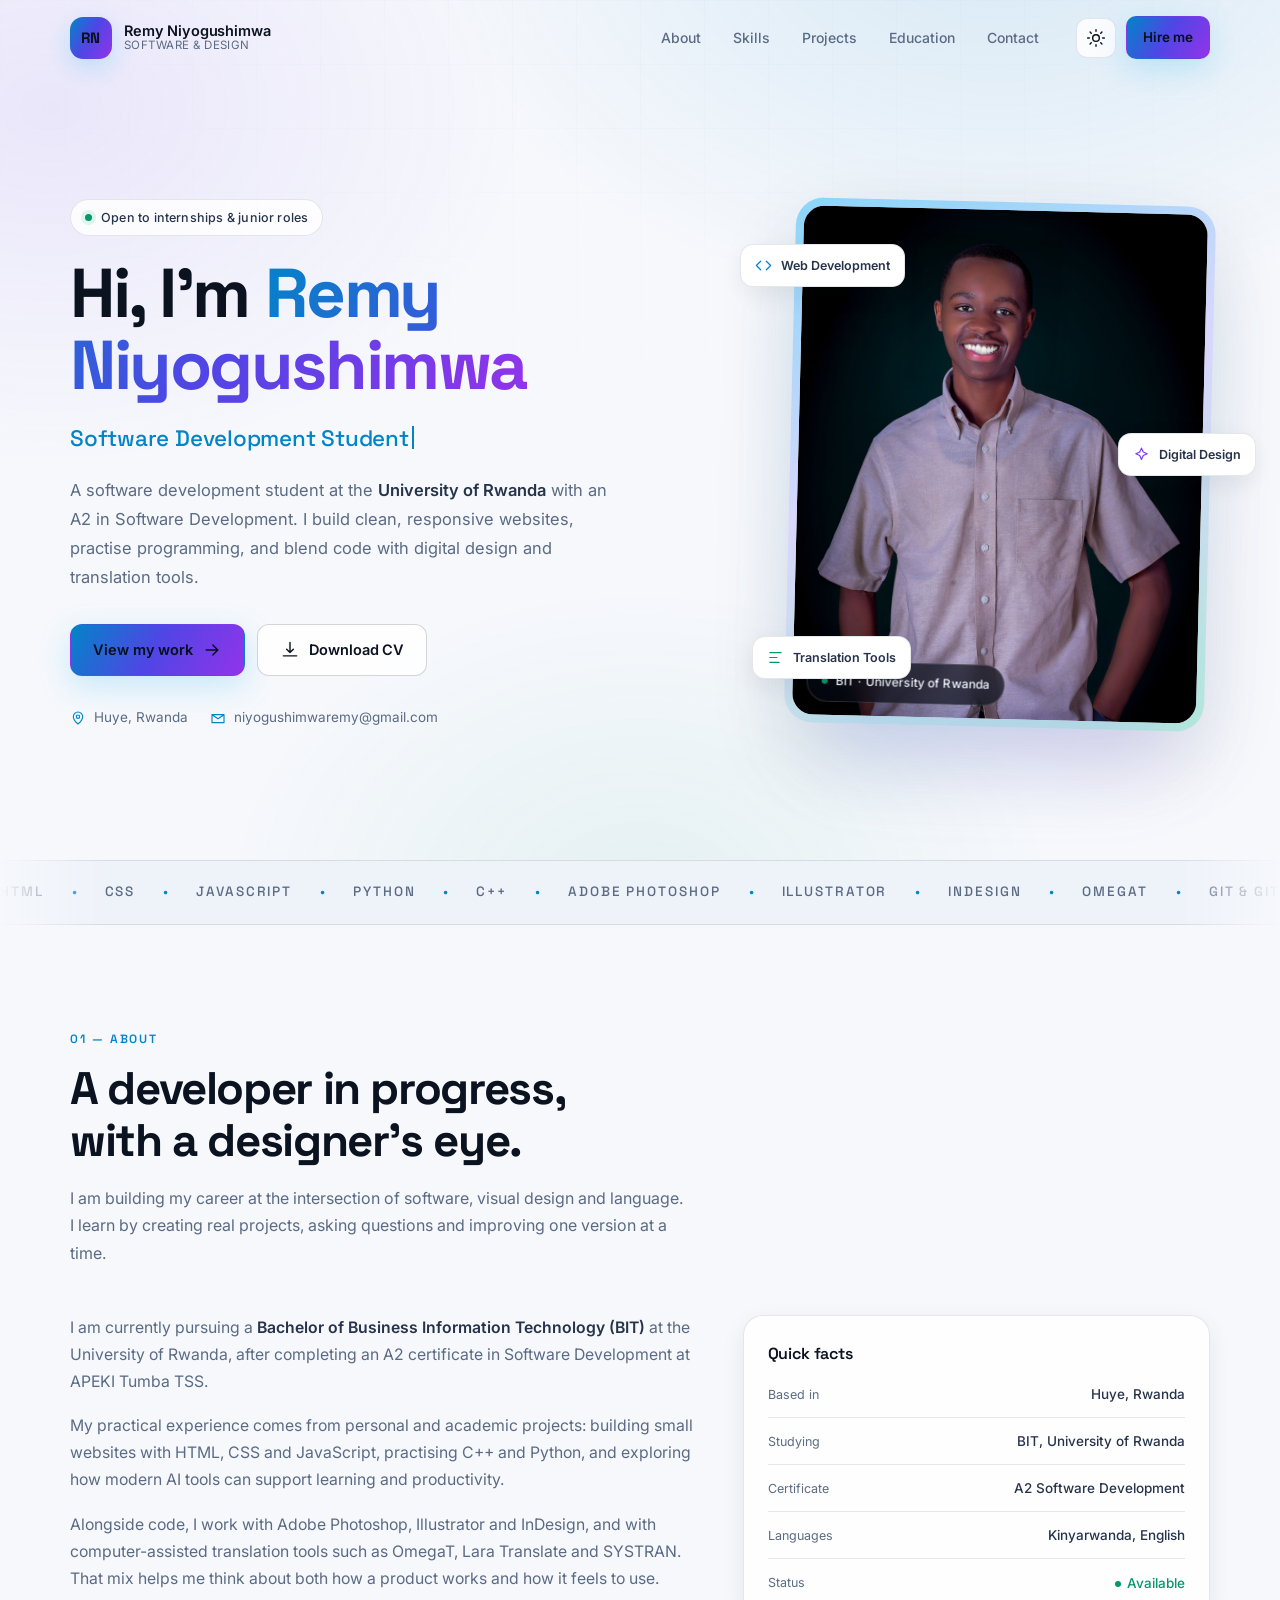
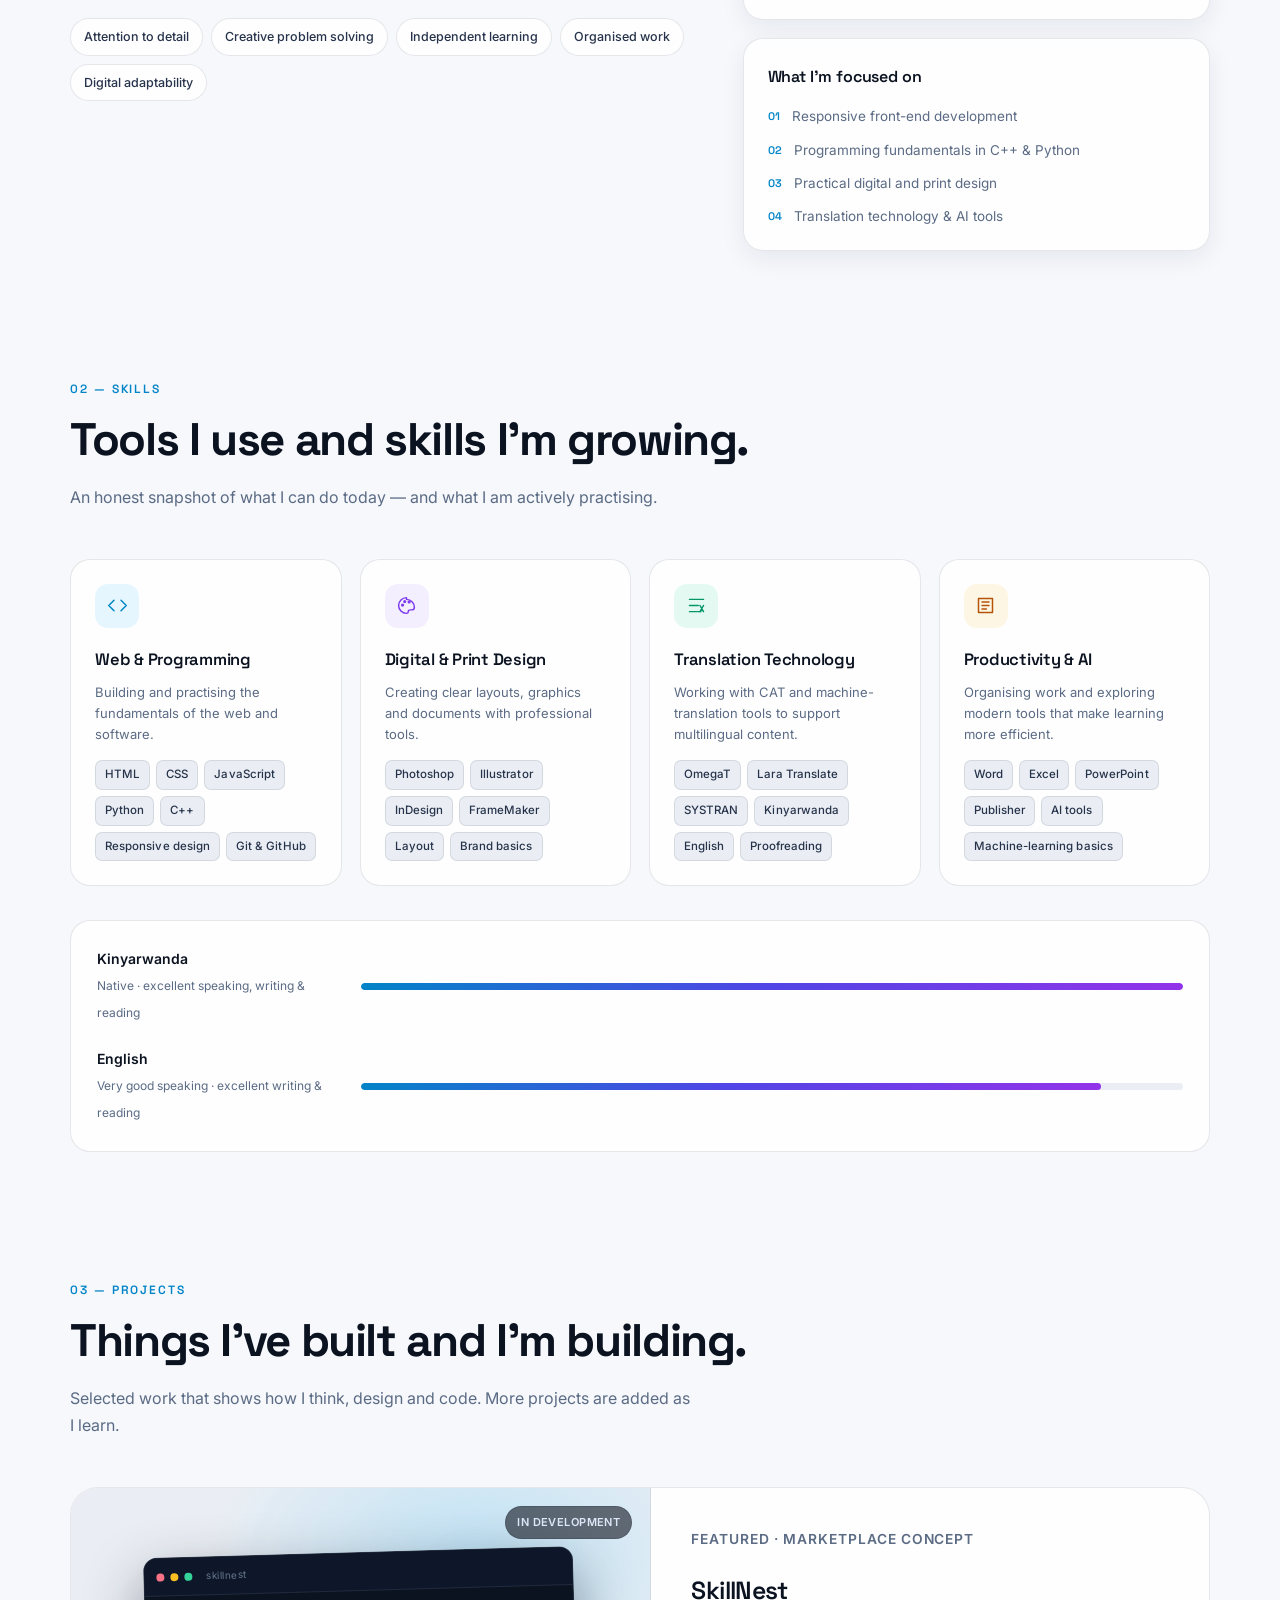
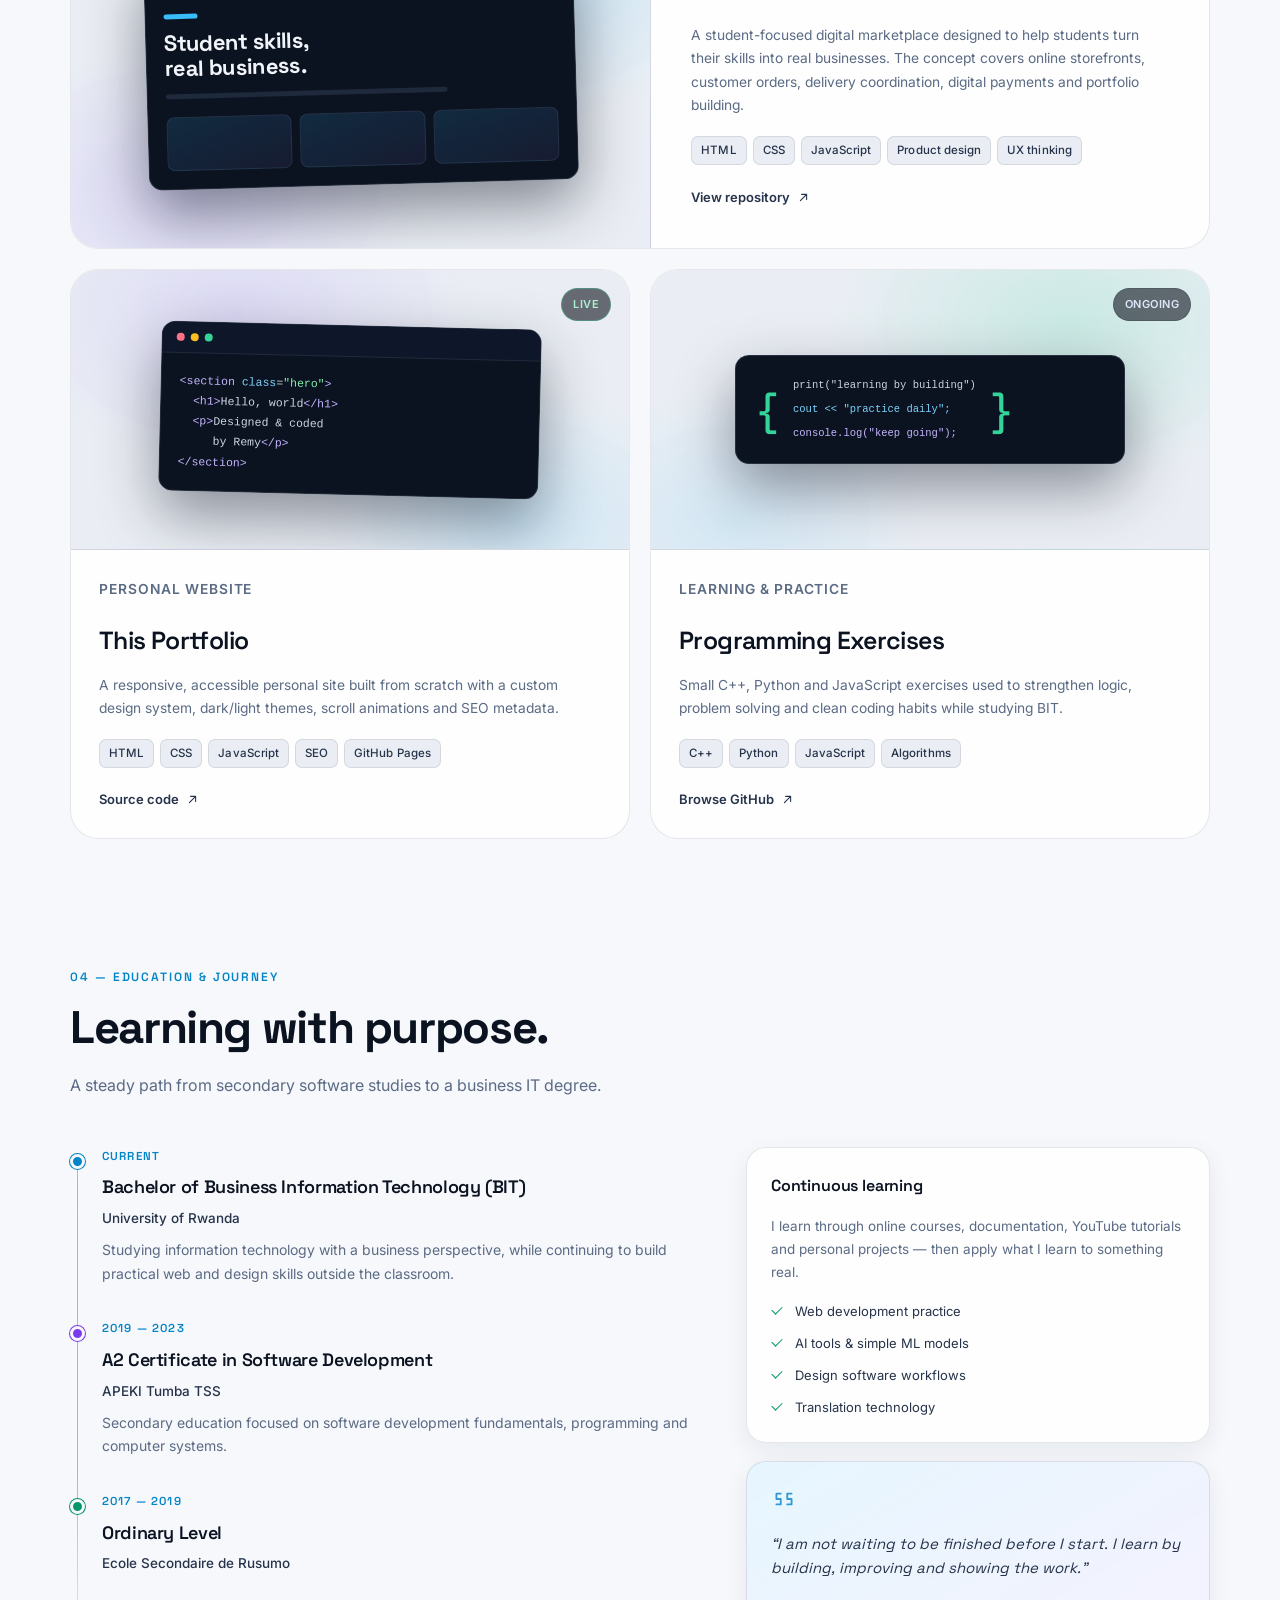
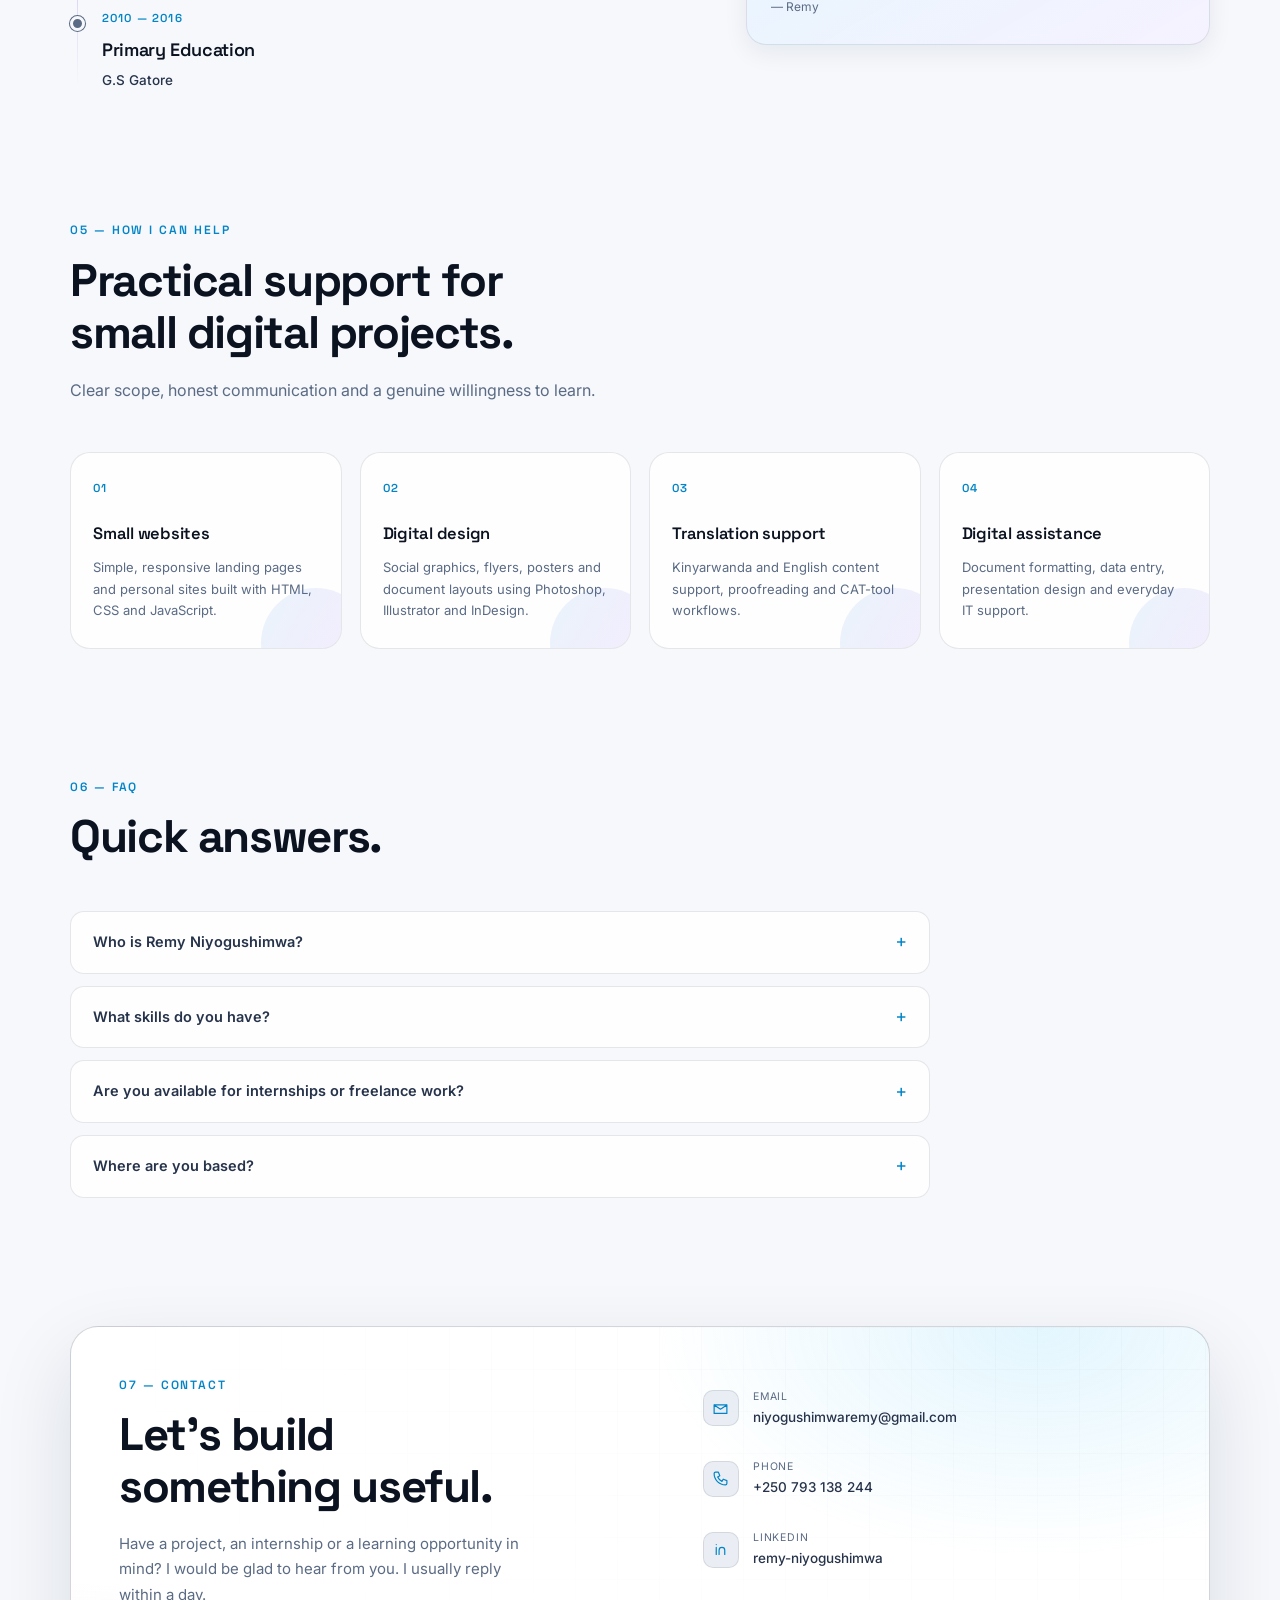
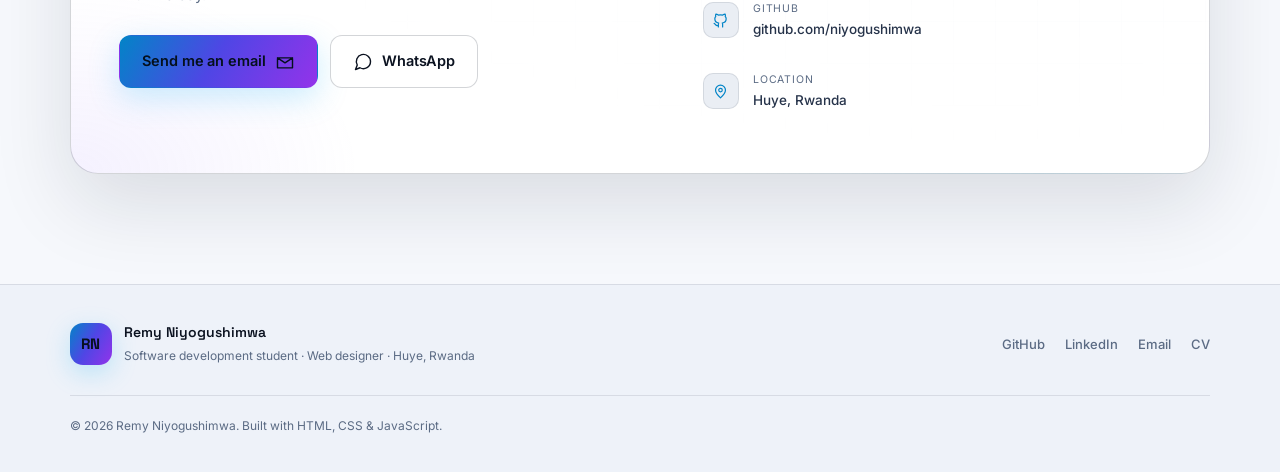
==== index.html @ cc19af8e "Redesign portfolio with modern responsive site, SEO and real CV content" ====
<!DOCTYPE html>
<html lang="en" data-theme="dark">
<head>
  <meta charset="UTF-8">
  <meta name="viewport" content="width=device-width, initial-scale=1.0">
  <meta name="theme-color" content="#070b16">

  <title>Remy Niyogushimwa | Software Development Student &amp; Web Designer in Rwanda</title>
  <meta name="description" content="Remy Niyogushimwa is a BIT student at the University of Rwanda and an A2 Software Development graduate. He builds responsive websites, practices C++, Python and JavaScript, and works with Adobe design and translation tools. Based in Huye, Rwanda.">
  <meta name="keywords" content="Remy Niyogushimwa, software development student Rwanda, web designer Huye, BIT University of Rwanda, junior web developer Rwanda, HTML CSS JavaScript, Adobe design, Kinyarwanda translation, portfolio">
  <meta name="author" content="Remy Niyogushimwa">
  <meta name="robots" content="index, follow, max-image-preview:large">
  <link rel="canonical" href="https://niyogushimwa.github.io/portfolio/">

  <!-- Open Graph -->
  <meta property="og:type" content="website">
  <meta property="og:site_name" content="Remy Niyogushimwa Portfolio">
  <meta property="og:title" content="Remy Niyogushimwa | Software Development Student &amp; Web Designer">
  <meta property="og:description" content="BIT student and A2 Software Development graduate from Huye, Rwanda. Responsive websites, digital design, programming practice and translation tools.">
  <meta property="og:url" content="https://niyogushimwa.github.io/portfolio/">
  <meta property="og:image" content="https://niyogushimwa.github.io/portfolio/assets/img/og-cover.jpg">
  <meta property="og:image:width" content="1200">
  <meta property="og:image:height" content="630">
  <meta property="og:image:alt" content="Remy Niyogushimwa — Software Development Student and Web Designer">
  <meta property="og:locale" content="en_RW">

  <!-- Twitter / X -->
  <meta name="twitter:card" content="summary_large_image">
  <meta name="twitter:title" content="Remy Niyogushimwa | Software Development Student &amp; Web Designer">
  <meta name="twitter:description" content="BIT student and A2 Software Development graduate from Huye, Rwanda. Websites, design and translation tools.">
  <meta name="twitter:image" content="https://niyogushimwa.github.io/portfolio/assets/img/og-cover.jpg">

  <link rel="icon" type="image/svg+xml" href="assets/img/favicon.svg">
  <link rel="apple-touch-icon" href="assets/img/apple-touch-icon.png">
  <link rel="manifest" href="site.webmanifest">

  <link rel="preconnect" href="https://fonts.googleapis.com">
  <link rel="preconnect" href="https://fonts.gstatic.com" crossorigin>
  <link href="https://fonts.googleapis.com/css2?family=Inter:wght@400;500;600;700&family=Space+Grotesk:wght@500;600;700&display=swap" rel="stylesheet">
  <link rel="stylesheet" href="assets/css/styles.css">

  <script type="application/ld+json">
  {
    "@context": "https://schema.org",
    "@graph": [
      {
        "@type": "Person",
        "@id": "https://niyogushimwa.github.io/portfolio/#person",
        "name": "Remy Niyogushimwa",
        "givenName": "Remy",
        "familyName": "Niyogushimwa",
        "url": "https://niyogushimwa.github.io/portfolio/",
        "image": "https://niyogushimwa.github.io/portfolio/assets/img/mine.jpg",
        "jobTitle": "Software Development Student and Web Designer",
        "description": "BIT student at the University of Rwanda and A2 Software Development graduate building responsive websites and practicing C++, Python and JavaScript.",
        "email": "mailto:niyogushimwaremy@gmail.com",
        "telephone": "+250793138244",
        "address": {
          "@type": "PostalAddress",
          "addressLocality": "Huye",
          "addressCountry": "RW"
        },
        "alumniOf": [
          { "@type": "CollegeOrUniversity", "name": "University of Rwanda" },
          { "@type": "EducationalOrganization", "name": "APEKI Tumba TSS" },
          { "@type": "EducationalOrganization", "name": "Ecole Secondaire de Rusumo" }
        ],
        "knowsLanguage": [
          { "@type": "Language", "name": "Kinyarwanda" },
          { "@type": "Language", "name": "English" }
        ],
        "knowsAbout": [
          "Web development", "HTML", "CSS", "JavaScript", "Python", "C++",
          "Responsive web design", "Digital design", "Adobe Photoshop",
          "Adobe Illustrator", "Adobe InDesign", "Translation technology"
        ],
        "sameAs": [
          "https://github.com/niyogushimwa",
          "https://www.linkedin.com/in/remy-niyogushimwa-7033a5377"
        ]
      },
      {
        "@type": "WebSite",
        "@id": "https://niyogushimwa.github.io/portfolio/#website",
        "url": "https://niyogushimwa.github.io/portfolio/",
        "name": "Remy Niyogushimwa Portfolio",
        "description": "Portfolio of Remy Niyogushimwa, software development student and web designer in Huye, Rwanda.",
        "publisher": { "@id": "https://niyogushimwa.github.io/portfolio/#person" },
        "inLanguage": "en"
      },
      {
        "@type": "FAQPage",
        "mainEntity": [
          {
            "@type": "Question",
            "name": "Who is Remy Niyogushimwa?",
            "acceptedAnswer": {
              "@type": "Answer",
              "text": "Remy Niyogushimwa is a software development student at the University of Rwanda and an A2 Software Development graduate based in Huye, Rwanda. He builds small responsive websites and practices programming in C++, Python and JavaScript."
            }
          },
          {
            "@type": "Question",
            "name": "What skills does Remy Niyogushimwa have?",
            "acceptedAnswer": {
              "@type": "Answer",
              "text": "Remy works with HTML, CSS and JavaScript, practices C++ and Python, and uses Adobe Photoshop, Illustrator and InDesign. He also works with translation tools such as OmegaT, Lara Translate and SYSTRAN, and is fluent in Kinyarwanda with strong English."
            }
          },
          {
            "@type": "Question",
            "name": "Is Remy available for internships or freelance work?",
            "acceptedAnswer": {
              "@type": "Answer",
              "text": "Yes. Remy is open to internships, junior web development roles, digital design projects and translation support work. The best way to reach him is by email at niyogushimwaremy@gmail.com or on LinkedIn."
            }
          }
        ]
      }
    ]
  }
  </script>
</head>
<body>
  <a class="skip-link" href="#main">Skip to content</a>

  <div class="page-glow" aria-hidden="true"></div>

  <header class="site-header" id="site-header">
    <nav class="nav container" aria-label="Main navigation">
      <a class="brand" href="#home" aria-label="Remy Niyogushimwa — home">
        <span class="brand-mark" aria-hidden="true">RN</span>
        <span class="brand-text">
          <strong>Remy Niyogushimwa</strong>
          <small>Software &amp; Design</small>
        </span>
      </a>

      <div class="nav-links" id="nav-links">
        <a href="#about">About</a>
        <a href="#skills">Skills</a>
        <a href="#projects">Projects</a>
        <a href="#education">Education</a>
        <a href="#contact">Contact</a>
      </div>

      <div class="nav-actions">
        <button class="icon-btn theme-toggle" id="theme-toggle" type="button" aria-label="Switch to light theme" aria-pressed="false">
          <svg class="icon icon-moon" viewBox="0 0 24 24" aria-hidden="true"><path d="M21 12.8A8.5 8.5 0 0 1 11.2 3a8.5 8.5 0 1 0 9.8 9.8Z"/></svg>
          <svg class="icon icon-sun" viewBox="0 0 24 24" aria-hidden="true"><circle cx="12" cy="12" r="4"/><path d="M12 2v2m0 16v2M4.9 4.9l1.4 1.4m11.4 11.4 1.4 1.4M2 12h2m16 0h2M4.9 19.1l1.4-1.4M17.7 6.3l1.4-1.4"/></svg>
        </button>
        <a class="btn btn-sm btn-primary nav-cta" href="#contact">Hire me</a>
        <button class="icon-btn menu-toggle" id="menu-toggle" type="button" aria-label="Open menu" aria-expanded="false" aria-controls="nav-links">
          <span></span><span></span><span></span>
        </button>
      </div>
    </nav>
  </header>

  <main id="main">
    <!-- HERO -->
    <section class="hero container" id="home">
      <div class="hero-copy">
        <p class="status-pill">
          <span class="dot" aria-hidden="true"></span>
          Open to internships &amp; junior roles
        </p>

        <h1>
          Hi, I'm <span class="gradient-text">Remy Niyogushimwa</span>
        </h1>

        <p class="hero-role">
          <span id="typed-role" aria-hidden="true"></span><span class="caret" aria-hidden="true"></span>
          <span class="sr-only">Software development student, web designer and digital designer in Huye, Rwanda.</span>
        </p>

        <p class="hero-lead">
          A software development student at the <strong>University of Rwanda</strong> with an A2 in
          Software Development. I build clean, responsive websites, practise programming, and
          blend code with digital design and translation tools.
        </p>

        <div class="hero-actions">
          <a class="btn btn-primary" href="#projects">
            View my work
            <svg class="icon" viewBox="0 0 24 24" aria-hidden="true"><path d="M5 12h14m-6-6 6 6-6 6"/></svg>
          </a>
          <a class="btn btn-ghost" href="assets/files/Remy_Niyogushimwa_CV.docx" download>
            <svg class="icon" viewBox="0 0 24 24" aria-hidden="true"><path d="M12 3v12m0 0 4-4m-4 4-4-4M4 19h16"/></svg>
            Download CV
          </a>
        </div>

        <ul class="hero-meta" aria-label="Quick facts">
          <li>
            <svg class="icon" viewBox="0 0 24 24" aria-hidden="true"><path d="M12 21s7-6.1 7-11a7 7 0 1 0-14 0c0 4.9 7 11 7 11Z"/><circle cx="12" cy="10" r="2.5"/></svg>
            Huye, Rwanda
          </li>
          <li>
            <svg class="icon" viewBox="0 0 24 24" aria-hidden="true"><path d="M3 7h18v12H3zM3 7l9 6 9-6"/></svg>
            <a href="mailto:niyogushimwaremy@gmail.com">niyogushimwaremy@gmail.com</a>
          </li>
        </ul>
      </div>

      <div class="hero-visual">
        <div class="portrait-card">
          <div class="portrait-glow" aria-hidden="true"></div>
          <img src="assets/img/mine.jpg" alt="Portrait of Remy Niyogushimwa" width="854" height="1280" fetchpriority="high">
          <div class="portrait-tag">
            <span class="tag-dot" aria-hidden="true"></span>
            BIT · University of Rwanda
          </div>
        </div>

        <div class="float-card float-card-1" aria-hidden="true">
          <svg class="icon" viewBox="0 0 24 24"><path d="m8 6-6 6 6 6m8-12 6 6-6 6"/></svg>
          <span>Web Development</span>
        </div>
        <div class="float-card float-card-2" aria-hidden="true">
          <svg class="icon" viewBox="0 0 24 24"><path d="M12 3l2.5 5.5L20 11l-5.5 2.5L12 19l-2.5-5.5L4 11l5.5-2.5Z"/></svg>
          <span>Digital Design</span>
        </div>
        <div class="float-card float-card-3" aria-hidden="true">
          <svg class="icon" viewBox="0 0 24 24"><path d="M4 5h16M4 12h10M4 19h13"/></svg>
          <span>Translation Tools</span>
        </div>
      </div>
    </section>

    <!-- MARQUEE -->
    <div class="marquee" aria-label="Tools and technologies">
      <div class="marquee-track">
        <span>HTML</span><span aria-hidden="true">•</span>
        <span>CSS</span><span aria-hidden="true">•</span>
        <span>JavaScript</span><span aria-hidden="true">•</span>
        <span>Python</span><span aria-hidden="true">•</span>
        <span>C++</span><span aria-hidden="true">•</span>
        <span>Adobe Photoshop</span><span aria-hidden="true">•</span>
        <span>Illustrator</span><span aria-hidden="true">•</span>
        <span>InDesign</span><span aria-hidden="true">•</span>
        <span>OmegaT</span><span aria-hidden="true">•</span>
        <span>Git &amp; GitHub</span><span aria-hidden="true">•</span>
        <span>HTML</span><span aria-hidden="true">•</span>
        <span>CSS</span><span aria-hidden="true">•</span>
        <span>JavaScript</span><span aria-hidden="true">•</span>
        <span>Python</span><span aria-hidden="true">•</span>
        <span>C++</span><span aria-hidden="true">•</span>
        <span>Adobe Photoshop</span><span aria-hidden="true">•</span>
        <span>Illustrator</span><span aria-hidden="true">•</span>
        <span>InDesign</span><span aria-hidden="true">•</span>
        <span>OmegaT</span><span aria-hidden="true">•</span>
        <span>Git &amp; GitHub</span><span aria-hidden="true">•</span>
      </div>
    </div>

    <!-- ABOUT -->
    <section class="section container" id="about">
      <header class="section-head reveal">
        <p class="eyebrow">01 — About</p>
        <h2>A developer in progress, with a designer's eye.</h2>
        <p class="section-lead">
          I am building my career at the intersection of software, visual design and language.
          I learn by creating real projects, asking questions and improving one version at a time.
        </p>
      </header>

      <div class="about-grid">
        <div class="about-story reveal">
          <p>
            I am currently pursuing a <strong>Bachelor of Business Information Technology (BIT)</strong>
            at the University of Rwanda, after completing an A2 certificate in Software Development
            at APEKI Tumba TSS.
          </p>
          <p>
            My practical experience comes from personal and academic projects: building small
            websites with HTML, CSS and JavaScript, practising C++ and Python, and exploring how
            modern AI tools can support learning and productivity.
          </p>
          <p>
            Alongside code, I work with Adobe Photoshop, Illustrator and InDesign, and with
            computer-assisted translation tools such as OmegaT, Lara Translate and SYSTRAN.
            That mix helps me think about both how a product works and how it feels to use.
          </p>

          <div class="strengths">
            <span>Attention to detail</span>
            <span>Creative problem solving</span>
            <span>Independent learning</span>
            <span>Organised work</span>
            <span>Digital adaptability</span>
          </div>
        </div>

        <aside class="about-cards">
          <div class="info-card reveal">
            <h3>Quick facts</h3>
            <dl class="facts">
              <div><dt>Based in</dt><dd>Huye, Rwanda</dd></div>
              <div><dt>Studying</dt><dd>BIT, University of Rwanda</dd></div>
              <div><dt>Certificate</dt><dd>A2 Software Development</dd></div>
              <div><dt>Languages</dt><dd>Kinyarwanda, English</dd></div>
              <div><dt>Status</dt><dd><span class="available">Available</span></dd></div>
            </dl>
          </div>

          <div class="info-card reveal">
            <h3>What I'm focused on</h3>
            <ul class="focus-list">
              <li><span aria-hidden="true">01</span> Responsive front-end development</li>
              <li><span aria-hidden="true">02</span> Programming fundamentals in C++ &amp; Python</li>
              <li><span aria-hidden="true">03</span> Practical digital and print design</li>
              <li><span aria-hidden="true">04</span> Translation technology &amp; AI tools</li>
            </ul>
          </div>
        </aside>
      </div>
    </section>

    <!-- SKILLS -->
    <section class="section container" id="skills">
      <header class="section-head reveal">
        <p class="eyebrow">02 — Skills</p>
        <h2>Tools I use and skills I'm growing.</h2>
        <p class="section-lead">An honest snapshot of what I can do today — and what I am actively practising.</p>
      </header>

      <div class="skills-grid">
        <article class="skill-card reveal">
          <div class="skill-icon skill-icon-code" aria-hidden="true">
            <svg class="icon" viewBox="0 0 24 24"><path d="m8 6-6 6 6 6m8-12 6 6-6 6"/></svg>
          </div>
          <h3>Web &amp; Programming</h3>
          <p>Building and practising the fundamentals of the web and software.</p>
          <ul class="tag-list">
            <li>HTML</li><li>CSS</li><li>JavaScript</li><li>Python</li><li>C++</li><li>Responsive design</li><li>Git &amp; GitHub</li>
          </ul>
        </article>

        <article class="skill-card reveal">
          <div class="skill-icon skill-icon-design" aria-hidden="true">
            <svg class="icon" viewBox="0 0 24 24"><path d="M12 3a9 9 0 1 0 0 18c1.7 0 2-1 2-2 0-1.5 1-2 2.5-2H18a3 3 0 0 0 3-3 9 9 0 0 0-9-9Z"/><circle cx="7.5" cy="11.5" r="1"/><circle cx="10" cy="7.5" r="1"/><circle cx="15" cy="8" r="1"/></svg>
          </div>
          <h3>Digital &amp; Print Design</h3>
          <p>Creating clear layouts, graphics and documents with professional tools.</p>
          <ul class="tag-list">
            <li>Photoshop</li><li>Illustrator</li><li>InDesign</li><li>FrameMaker</li><li>Layout</li><li>Brand basics</li>
          </ul>
        </article>

        <article class="skill-card reveal">
          <div class="skill-icon skill-icon-lang" aria-hidden="true">
            <svg class="icon" viewBox="0 0 24 24"><path d="M4 5h16M4 12h10M4 19h13"/><path d="M16 12l4 7M20 12l-4 7"/></svg>
          </div>
          <h3>Translation Technology</h3>
          <p>Working with CAT and machine-translation tools to support multilingual content.</p>
          <ul class="tag-list">
            <li>OmegaT</li><li>Lara Translate</li><li>SYSTRAN</li><li>Kinyarwanda</li><li>English</li><li>Proofreading</li>
          </ul>
        </article>

        <article class="skill-card reveal">
          <div class="skill-icon skill-icon-office" aria-hidden="true">
            <svg class="icon" viewBox="0 0 24 24"><path d="M4 4h16v16H4z"/><path d="M8 8h8M8 12h8M8 16h5"/></svg>
          </div>
          <h3>Productivity &amp; AI</h3>
          <p>Organising work and exploring modern tools that make learning more efficient.</p>
          <ul class="tag-list">
            <li>Word</li><li>Excel</li><li>PowerPoint</li><li>Publisher</li><li>AI tools</li><li>Machine-learning basics</li>
          </ul>
        </article>
      </div>

      <div class="skill-bars reveal" aria-label="Working languages">
        <div class="bar-row">
          <div class="bar-label"><span>Kinyarwanda</span><small>Native · excellent speaking, writing &amp; reading</small></div>
          <div class="bar" role="img" aria-label="Kinyarwanda proficiency: 100 percent"><span style="--value:100%"></span></div>
        </div>
        <div class="bar-row">
          <div class="bar-label"><span>English</span><small>Very good speaking · excellent writing &amp; reading</small></div>
          <div class="bar" role="img" aria-label="English proficiency: 90 percent"><span style="--value:90%"></span></div>
        </div>
      </div>
    </section>

    <!-- PROJECTS -->
    <section class="section container" id="projects">
      <header class="section-head reveal">
        <p class="eyebrow">03 — Projects</p>
        <h2>Things I've built and I'm building.</h2>
        <p class="section-lead">
          Selected work that shows how I think, design and code. More projects are added as I learn.
        </p>
      </header>

      <div class="projects-grid">
        <article class="project-card project-featured reveal">
          <div class="project-visual project-visual-skillnest" aria-hidden="true">
            <div class="mock-browser">
              <div class="mock-top"><i></i><i></i><i></i><span>skillnest</span></div>
              <div class="mock-body">
                <div class="mock-hero"><span></span><b>Student skills,<br>real business.</b><em></em></div>
                <div class="mock-grid"><div></div><div></div><div></div></div>
              </div>
            </div>
            <span class="project-badge">In development</span>
          </div>
          <div class="project-content">
            <p class="project-kicker">Featured · Marketplace concept</p>
            <h3>SkillNest</h3>
            <p>
              A student-focused digital marketplace designed to help students turn their skills into
              real businesses. The concept covers online storefronts, customer orders, delivery
              coordination, digital payments and portfolio building.
            </p>
            <ul class="tag-list">
              <li>HTML</li><li>CSS</li><li>JavaScript</li><li>Product design</li><li>UX thinking</li>
            </ul>
            <div class="project-links">
              <a class="text-link" href="https://github.com/niyogushimwa/SkillNest" target="_blank" rel="noopener noreferrer">
                View repository
                <svg class="icon" viewBox="0 0 24 24" aria-hidden="true"><path d="M7 17 17 7M9 7h8v8"/></svg>
              </a>
            </div>
          </div>
        </article>

        <article class="project-card reveal">
          <div class="project-visual project-visual-portfolio" aria-hidden="true">
            <div class="code-window">
              <div class="code-dots"><i></i><i></i><i></i></div>
              <pre><code><span class="c-purple">&lt;section</span> <span class="c-blue">class</span>=<span class="c-green">"hero"</span><span class="c-purple">&gt;</span>
  <span class="c-purple">&lt;h1&gt;</span>Hello, world<span class="c-purple">&lt;/h1&gt;</span>
  <span class="c-purple">&lt;p&gt;</span>Designed &amp; coded
     by Remy<span class="c-purple">&lt;/p&gt;</span>
<span class="c-purple">&lt;/section&gt;</span></code></pre>
            </div>
            <span class="project-badge project-badge-live">Live</span>
          </div>
          <div class="project-content">
            <p class="project-kicker">Personal website</p>
            <h3>This Portfolio</h3>
            <p>
              A responsive, accessible personal site built from scratch with a custom design
              system, dark/light themes, scroll animations and SEO metadata.
            </p>
            <ul class="tag-list">
              <li>HTML</li><li>CSS</li><li>JavaScript</li><li>SEO</li><li>GitHub Pages</li>
            </ul>
            <div class="project-links">
              <a class="text-link" href="https://github.com/niyogushimwa/portfolio" target="_blank" rel="noopener noreferrer">
                Source code
                <svg class="icon" viewBox="0 0 24 24" aria-hidden="true"><path d="M7 17 17 7M9 7h8v8"/></svg>
              </a>
            </div>
          </div>
        </article>

        <article class="project-card reveal">
          <div class="project-visual project-visual-practice" aria-hidden="true">
            <div class="practice-art">
              <span class="brace">{</span>
              <div class="practice-lines">
                <span>print("learning by building")</span>
                <span>cout &lt;&lt; "practice daily";</span>
                <span>console.log("keep going");</span>
              </div>
              <span class="brace">}</span>
            </div>
            <span class="project-badge">Ongoing</span>
          </div>
          <div class="project-content">
            <p class="project-kicker">Learning &amp; practice</p>
            <h3>Programming Exercises</h3>
            <p>
              Small C++, Python and JavaScript exercises used to strengthen logic, problem solving
              and clean coding habits while studying BIT.
            </p>
            <ul class="tag-list">
              <li>C++</li><li>Python</li><li>JavaScript</li><li>Algorithms</li>
            </ul>
            <div class="project-links">
              <a class="text-link" href="https://github.com/niyogushimwa?tab=repositories" target="_blank" rel="noopener noreferrer">
                Browse GitHub
                <svg class="icon" viewBox="0 0 24 24" aria-hidden="true"><path d="M7 17 17 7M9 7h8v8"/></svg>
              </a>
            </div>
          </div>
        </article>
      </div>
    </section>

    <!-- EDUCATION -->
    <section class="section container" id="education">
      <header class="section-head reveal">
        <p class="eyebrow">04 — Education &amp; journey</p>
        <h2>Learning with purpose.</h2>
        <p class="section-lead">A steady path from secondary software studies to a business IT degree.</p>
      </header>

      <div class="education-grid">
        <ol class="timeline">
          <li class="timeline-item reveal">
            <span class="timeline-dot" aria-hidden="true"></span>
            <p class="timeline-date">Current</p>
            <h3>Bachelor of Business Information Technology (BIT)</h3>
            <p class="timeline-place">University of Rwanda</p>
            <p>Studying information technology with a business perspective, while continuing to build practical web and design skills outside the classroom.</p>
          </li>
          <li class="timeline-item reveal">
            <span class="timeline-dot" aria-hidden="true"></span>
            <p class="timeline-date">2019 — 2023</p>
            <h3>A2 Certificate in Software Development</h3>
            <p class="timeline-place">APEKI Tumba TSS</p>
            <p>Secondary education focused on software development fundamentals, programming and computer systems.</p>
          </li>
          <li class="timeline-item reveal">
            <span class="timeline-dot" aria-hidden="true"></span>
            <p class="timeline-date">2017 — 2019</p>
            <h3>Ordinary Level</h3>
            <p class="timeline-place">Ecole Secondaire de Rusumo</p>
          </li>
          <li class="timeline-item reveal">
            <span class="timeline-dot" aria-hidden="true"></span>
            <p class="timeline-date">2010 — 2016</p>
            <h3>Primary Education</h3>
            <p class="timeline-place">G.S Gatore</p>
          </li>
        </ol>

        <aside class="education-aside">
          <div class="info-card reveal">
            <h3>Continuous learning</h3>
            <p>I learn through online courses, documentation, YouTube tutorials and personal projects — then apply what I learn to something real.</p>
            <ul class="check-list">
              <li>Web development practice</li>
              <li>AI tools &amp; simple ML models</li>
              <li>Design software workflows</li>
              <li>Translation technology</li>
            </ul>
          </div>

          <div class="info-card quote-card reveal">
            <svg class="icon quote-icon" viewBox="0 0 24 24" aria-hidden="true"><path d="M9 7H5v5h4v5H5m14-10h-4v5h4v5h-4"/></svg>
            <p>“I am not waiting to be finished before I start. I learn by building, improving and showing the work.”</p>
            <span>— Remy</span>
          </div>
        </aside>
      </div>
    </section>

    <!-- SERVICES -->
    <section class="section container" id="services">
      <header class="section-head reveal">
        <p class="eyebrow">05 — How I can help</p>
        <h2>Practical support for small digital projects.</h2>
        <p class="section-lead">Clear scope, honest communication and a genuine willingness to learn.</p>
      </header>

      <div class="services-grid">
        <article class="service-card reveal">
          <span class="service-num">01</span>
          <h3>Small websites</h3>
          <p>Simple, responsive landing pages and personal sites built with HTML, CSS and JavaScript.</p>
        </article>
        <article class="service-card reveal">
          <span class="service-num">02</span>
          <h3>Digital design</h3>
          <p>Social graphics, flyers, posters and document layouts using Photoshop, Illustrator and InDesign.</p>
        </article>
        <article class="service-card reveal">
          <span class="service-num">03</span>
          <h3>Translation support</h3>
          <p>Kinyarwanda and English content support, proofreading and CAT-tool workflows.</p>
        </article>
        <article class="service-card reveal">
          <span class="service-num">04</span>
          <h3>Digital assistance</h3>
          <p>Document formatting, data entry, presentation design and everyday IT support.</p>
        </article>
      </div>
    </section>

    <!-- FAQ -->
    <section class="section container" id="faq">
      <header class="section-head reveal">
        <p class="eyebrow">06 — FAQ</p>
        <h2>Quick answers.</h2>
      </header>

      <div class="faq-list">
        <details class="faq-item reveal">
          <summary>Who is Remy Niyogushimwa?</summary>
          <p>I am a software development student at the University of Rwanda and an A2 Software Development graduate based in Huye, Rwanda. I build small responsive websites and practise C++, Python and JavaScript.</p>
        </details>
        <details class="faq-item reveal">
          <summary>What skills do you have?</summary>
          <p>Web fundamentals (HTML, CSS, JavaScript), programming practice in C++ and Python, Adobe design tools (Photoshop, Illustrator, InDesign), translation tools (OmegaT, Lara Translate, SYSTRAN) and Microsoft Office.</p>
        </details>
        <details class="faq-item reveal">
          <summary>Are you available for internships or freelance work?</summary>
          <p>Yes. I am open to internships, junior web development roles, digital design projects and translation support work. Email me at <a href="mailto:niyogushimwaremy@gmail.com">niyogushimwaremy@gmail.com</a> or message me on LinkedIn.</p>
        </details>
        <details class="faq-item reveal">
          <summary>Where are you based?</summary>
          <p>I am based in Huye, Rwanda, and open to remote collaboration as well as opportunities in Kigali and elsewhere in Rwanda.</p>
        </details>
      </div>
    </section>

    <!-- CONTACT -->
    <section class="section container contact-section" id="contact">
      <div class="contact-card reveal">
        <div class="contact-copy">
          <p class="eyebrow">07 — Contact</p>
          <h2>Let's build something useful.</h2>
          <p>
            Have a project, an internship or a learning opportunity in mind?
            I would be glad to hear from you. I usually reply within a day.
          </p>

          <div class="contact-actions">
            <a class="btn btn-primary" href="mailto:niyogushimwaremy@gmail.com?subject=Hello%20Remy%20—%20portfolio%20enquiry">
              Send me an email
              <svg class="icon" viewBox="0 0 24 24" aria-hidden="true"><path d="M3 7h18v12H3zM3 7l9 6 9-6"/></svg>
            </a>
            <a class="btn btn-ghost" href="https://wa.me/250793138244" target="_blank" rel="noopener noreferrer">
              <svg class="icon" viewBox="0 0 24 24" aria-hidden="true"><path d="M21 11.5a8.5 8.5 0 0 1-12.6 7.4L3 21l2.1-5.4A8.5 8.5 0 1 1 21 11.5Z"/></svg>
              WhatsApp
            </a>
          </div>
        </div>

        <div class="contact-details">
          <a class="contact-row" href="mailto:niyogushimwaremy@gmail.com">
            <span class="contact-icon" aria-hidden="true">
              <svg class="icon" viewBox="0 0 24 24"><path d="M3 7h18v12H3zM3 7l9 6 9-6"/></svg>
            </span>
            <span><small>Email</small><strong>niyogushimwaremy@gmail.com</strong></span>
          </a>
          <a class="contact-row" href="tel:+250793138244">
            <span class="contact-icon" aria-hidden="true">
              <svg class="icon" viewBox="0 0 24 24"><path d="M5 3h4l2 5-3 2a12 12 0 0 0 6 6l2-3 5 2v4a2 2 0 0 1-2 2A16 16 0 0 1 3 5a2 2 0 0 1 2-2Z"/></svg>
            </span>
            <span><small>Phone</small><strong>+250 793 138 244</strong></span>
          </a>
          <a class="contact-row" href="https://www.linkedin.com/in/remy-niyogushimwa-7033a5377" target="_blank" rel="noopener noreferrer">
            <span class="contact-icon" aria-hidden="true">
              <svg class="icon" viewBox="0 0 24 24"><path d="M6 9v10M6 5v.01M10 19v-6a4 4 0 0 1 8 0v6"/></svg>
            </span>
            <span><small>LinkedIn</small><strong>remy-niyogushimwa</strong></span>
          </a>
          <a class="contact-row" href="https://github.com/niyogushimwa" target="_blank" rel="noopener noreferrer">
            <span class="contact-icon" aria-hidden="true">
              <svg class="icon" viewBox="0 0 24 24"><path d="M9 19c-4 1.5-4-2.5-6-3m12 5v-3.5c0-1 .1-1.4-.5-2 2.8-.3 5.5-1.4 5.5-6a4.6 4.6 0 0 0-1.3-3.2 4.2 4.2 0 0 0-.1-3.2s-1.1-.3-3.5 1.3a12 12 0 0 0-6.2 0C6.5 2.8 5.4 3.1 5.4 3.1a4.2 4.2 0 0 0-.1 3.2A4.6 4.6 0 0 0 4 9.5c0 4.6 2.7 5.7 5.5 6-.6.6-.6 1.2-.5 2V21"/></svg>
            </span>
            <span><small>GitHub</small><strong>github.com/niyogushimwa</strong></span>
          </a>
          <div class="contact-row contact-row-static">
            <span class="contact-icon" aria-hidden="true">
              <svg class="icon" viewBox="0 0 24 24"><path d="M12 21s7-6.1 7-11a7 7 0 1 0-14 0c0 4.9 7 11 7 11Z"/><circle cx="12" cy="10" r="2.5"/></svg>
            </span>
            <span><small>Location</small><strong>Huye, Rwanda</strong></span>
          </div>
        </div>
      </div>
    </section>
  </main>

  <footer class="site-footer">
    <div class="container footer-inner">
      <div class="footer-brand">
        <span class="brand-mark" aria-hidden="true">RN</span>
        <div>
          <strong>Remy Niyogushimwa</strong>
          <p>Software development student · Web designer · Huye, Rwanda</p>
        </div>
      </div>

      <nav class="footer-links" aria-label="Social links">
        <a href="https://github.com/niyogushimwa" target="_blank" rel="noopener noreferrer">GitHub</a>
        <a href="https://www.linkedin.com/in/remy-niyogushimwa-7033a5377" target="_blank" rel="noopener noreferrer">LinkedIn</a>
        <a href="mailto:niyogushimwaremy@gmail.com">Email</a>
        <a href="assets/files/Remy_Niyogushimwa_CV.docx" download>CV</a>
      </nav>

      <p class="footer-copy">© <span id="year">2026</span> Remy Niyogushimwa. Built with HTML, CSS &amp; JavaScript.</p>
    </div>
  </footer>

  <a class="back-to-top" href="#home" aria-label="Back to top">
    <svg class="icon" viewBox="0 0 24 24" aria-hidden="true"><path d="M12 19V5m-6 6 6-6 6 6"/></svg>
  </a>

  <script src="assets/js/main.js" defer></script>
</body>
</html>
---- assets/css/styles.css ----
/* =========================================================
   Remy Niyogushimwa — portfolio styles
   ========================================================= */

:root {
  --font-body: "Inter", system-ui, -apple-system, "Segoe UI", Roboto, Arial, sans-serif;
  --font-display: "Space Grotesk", "Inter", system-ui, sans-serif;

  --bg: #070b16;
  --bg-soft: #0a1020;
  --surface: rgba(17, 26, 46, 0.72);
  --surface-solid: #111a2e;
  --surface-2: rgba(30, 41, 64, 0.55);
  --border: rgba(148, 163, 184, 0.16);
  --border-strong: rgba(148, 163, 184, 0.28);
  --text: #e9eefb;
  --text-soft: #c3cee2;
  --muted: #93a1b8;
  --accent: #38bdf8;
  --accent-2: #a78bfa;
  --accent-3: #34d399;
  --accent-warm: #fbbf24;
  --danger: #fb7185;

  --gradient: linear-gradient(120deg, #38bdf8 0%, #818cf8 48%, #c084fc 100%);
  --shadow-sm: 0 8px 24px rgba(2, 6, 23, 0.28);
  --shadow-lg: 0 30px 80px rgba(2, 6, 23, 0.45);
  --radius-sm: 12px;
  --radius: 20px;
  --radius-lg: 28px;
  --container: 1140px;
  --header-h: 76px;
  --ease: cubic-bezier(0.22, 1, 0.36, 1);
}

[data-theme="light"] {
  --bg: #f6f8fc;
  --bg-soft: #eef2f9;
  --surface: rgba(255, 255, 255, 0.82);
  --surface-solid: #ffffff;
  --surface-2: rgba(226, 232, 240, 0.72);
  --border: rgba(15, 23, 42, 0.1);
  --border-strong: rgba(15, 23, 42, 0.18);
  --text: #0b1220;
  --text-soft: #26334a;
  --muted: #5b6b84;
  --accent: #0284c7;
  --accent-2: #7c3aed;
  --accent-3: #059669;
  --accent-warm: #b45309;
  --gradient: linear-gradient(120deg, #0284c7 0%, #4f46e5 48%, #9333ea 100%);
  --shadow-sm: 0 8px 24px rgba(15, 23, 42, 0.07);
  --shadow-lg: 0 30px 80px rgba(15, 23, 42, 0.12);
}

*,
*::before,
*::after {
  box-sizing: border-box;
}

html {
  scroll-behavior: smooth;
  scroll-padding-top: calc(var(--header-h) + 24px);
}

body {
  margin: 0;
  font-family: var(--font-body);
  font-size: 16px;
  line-height: 1.7;
  color: var(--text);
  background: var(--bg);
  overflow-x: hidden;
  -webkit-font-smoothing: antialiased;
  transition: background-color 0.35s ease, color 0.35s ease;
}

body::before {
  content: "";
  position: fixed;
  inset: 0;
  z-index: -2;
  pointer-events: none;
  background:
    radial-gradient(60rem 40rem at 78% -8%, rgba(56, 189, 248, 0.16), transparent 60%),
    radial-gradient(48rem 36rem at 4% 12%, rgba(167, 139, 250, 0.14), transparent 62%),
    radial-gradient(40rem 30rem at 50% 100%, rgba(52, 211, 153, 0.08), transparent 65%);
}

[data-theme="light"] body::before {
  background:
    radial-gradient(60rem 40rem at 78% -8%, rgba(2, 132, 199, 0.12), transparent 60%),
    radial-gradient(48rem 36rem at 4% 12%, rgba(124, 58, 237, 0.09), transparent 62%),
    radial-gradient(40rem 30rem at 50% 100%, rgba(5, 150, 105, 0.07), transparent 65%);
}

.page-glow {
  position: fixed;
  inset: 0;
  z-index: -1;
  pointer-events: none;
  opacity: 0.5;
  background-image:
    linear-gradient(rgba(148, 163, 184, 0.055) 1px, transparent 1px),
    linear-gradient(90deg, rgba(148, 163, 184, 0.055) 1px, transparent 1px);
  background-size: 64px 64px;
  mask-image: radial-gradient(ellipse 80% 55% at 50% 0%, #000 25%, transparent 78%);
  -webkit-mask-image: radial-gradient(ellipse 80% 55% at 50% 0%, #000 25%, transparent 78%);
}

img {
  max-width: 100%;
  display: block;
}

a {
  color: inherit;
  text-decoration: none;
}

button {
  font: inherit;
  color: inherit;
}

::selection {
  background: rgba(56, 189, 248, 0.32);
  color: var(--text);
}

:focus-visible {
  outline: 2px solid var(--accent);
  outline-offset: 3px;
  border-radius: 6px;
}

.container {
  width: min(var(--container), calc(100% - 48px));
  margin-inline: auto;
}

.icon {
  width: 20px;
  height: 20px;
  flex: none;
  fill: none;
  stroke: currentColor;
  stroke-width: 1.7;
  stroke-linecap: round;
  stroke-linejoin: round;
}

.sr-only {
  position: absolute;
  width: 1px;
  height: 1px;
  padding: 0;
  margin: -1px;
  overflow: hidden;
  clip: rect(0, 0, 0, 0);
  white-space: nowrap;
  border: 0;
}

.skip-link {
  position: fixed;
  top: 12px;
  left: 12px;
  z-index: 200;
  padding: 10px 16px;
  border-radius: 10px;
  background: var(--accent);
  color: #04101d;
  font-weight: 600;
  transform: translateY(-160%);
  transition: transform 0.2s ease;
}

.skip-link:focus {
  transform: translateY(0);
}

/* =========================================================
   Header / navigation
   ========================================================= */

.site-header {
  position: fixed;
  inset: 0 0 auto;
  z-index: 100;
  height: var(--header-h);
  display: flex;
  align-items: center;
  transition: background-color 0.3s ease, border-color 0.3s ease, backdrop-filter 0.3s ease;
  border-bottom: 1px solid transparent;
}

.site-header.scrolled {
  background: rgba(7, 11, 22, 0.78);
  border-bottom-color: var(--border);
  backdrop-filter: blur(16px);
  -webkit-backdrop-filter: blur(16px);
}

[data-theme="light"] .site-header.scrolled {
  background: rgba(246, 248, 252, 0.82);
}

.nav {
  display: flex;
  align-items: center;
  justify-content: space-between;
  gap: 24px;
}

.brand {
  display: inline-flex;
  align-items: center;
  gap: 12px;
  min-width: 0;
}

.brand-mark {
  display: grid;
  place-items: center;
  width: 42px;
  height: 42px;
  flex: none;
  border-radius: 13px;
  background: var(--gradient);
  color: #06101f;
  font-family: var(--font-display);
  font-size: 15px;
  font-weight: 700;
  letter-spacing: 0.02em;
  box-shadow: 0 8px 24px rgba(56, 189, 248, 0.28);
}

.brand-text {
  display: flex;
  flex-direction: column;
  line-height: 1.15;
}

.brand-text strong {
  font-size: 14.5px;
  font-weight: 600;
  letter-spacing: -0.01em;
  white-space: nowrap;
}

.brand-text small {
  color: var(--muted);
  font-size: 11.5px;
  letter-spacing: 0.04em;
  text-transform: uppercase;
}

.nav-links {
  display: flex;
  align-items: center;
  gap: 6px;
  margin-left: auto;
}

.nav-links a {
  position: relative;
  padding: 8px 13px;
  border-radius: 9px;
  color: var(--muted);
  font-size: 14px;
  font-weight: 500;
  transition: color 0.2s ease, background-color 0.2s ease;
}

.nav-links a:hover {
  color: var(--text);
}

.nav-links a.active {
  color: var(--text);
  background: var(--surface-2);
}

.nav-actions {
  display: flex;
  align-items: center;
  gap: 10px;
}

.icon-btn {
  display: grid;
  place-items: center;
  width: 40px;
  height: 40px;
  padding: 0;
  border: 1px solid var(--border);
  border-radius: 11px;
  background: var(--surface);
  cursor: pointer;
  transition: border-color 0.2s ease, background-color 0.2s ease, transform 0.2s ease;
}

.icon-btn:hover {
  border-color: var(--border-strong);
  transform: translateY(-1px);
}

.theme-toggle .icon-sun {
  display: none;
}

[data-theme="light"] .theme-toggle .icon-moon {
  display: none;
}

[data-theme="light"] .theme-toggle .icon-sun {
  display: block;
}

.menu-toggle {
  display: none;
}

.menu-toggle span {
  display: block;
  width: 17px;
  height: 1.7px;
  margin: 3.5px auto;
  border-radius: 2px;
  background: var(--text);
  transition: transform 0.25s ease, opacity 0.2s ease;
}

/* =========================================================
   Buttons
   ========================================================= */

.btn {
  display: inline-flex;
  align-items: center;
  justify-content: center;
  gap: 9px;
  padding: 13px 22px;
  border: 1px solid transparent;
  border-radius: 12px;
  font-size: 14.5px;
  font-weight: 600;
  letter-spacing: -0.005em;
  cursor: pointer;
  transition: transform 0.2s var(--ease), box-shadow 0.2s ease, background-color 0.2s ease, border-color 0.2s ease;
}

.btn:hover {
  transform: translateY(-2px);
}

.btn:active {
  transform: translateY(0);
}

.btn-primary {
  background: var(--gradient);
  color: #04101d;
  box-shadow: 0 10px 30px rgba(56, 189, 248, 0.25);
}

.btn-primary:hover {
  box-shadow: 0 16px 38px rgba(56, 189, 248, 0.32);
}

.btn-ghost {
  background: var(--surface);
  border-color: var(--border-strong);
  color: var(--text);
}

.btn-ghost:hover {
  border-color: var(--accent);
}

.btn-sm {
  padding: 9px 16px;
  font-size: 13.5px;
  border-radius: 10px;
}

/* =========================================================
   Hero
   ========================================================= */

.hero {
  display: grid;
  grid-template-columns: minmax(0, 1.08fr) minmax(0, 0.92fr);
  align-items: center;
  gap: 56px;
  min-height: min(100vh, 860px);
  padding-top: calc(var(--header-h) + 64px);
  padding-bottom: 72px;
}

.status-pill {
  display: inline-flex;
  align-items: center;
  gap: 9px;
  margin: 0 0 22px;
  padding: 7px 14px;
  border: 1px solid var(--border);
  border-radius: 999px;
  background: var(--surface);
  color: var(--text-soft);
  font-size: 12.5px;
  font-weight: 500;
  letter-spacing: 0.015em;
}

.dot {
  width: 7px;
  height: 7px;
  border-radius: 50%;
  background: var(--accent-3);
  box-shadow: 0 0 0 4px rgba(52, 211, 153, 0.16);
  animation: pulse 2.4s ease-in-out infinite;
}

@keyframes pulse {
  0%, 100% { box-shadow: 0 0 0 4px rgba(52, 211, 153, 0.16); }
  50% { box-shadow: 0 0 0 7px rgba(52, 211, 153, 0.05); }
}

.hero h1 {
  margin: 0;
  font-family: var(--font-display);
  font-size: clamp(2.6rem, 5.4vw, 4.35rem);
  font-weight: 700;
  line-height: 1.04;
  letter-spacing: -0.035em;
  text-wrap: balance;
}

.gradient-text {
  background: var(--gradient);
  -webkit-background-clip: text;
  background-clip: text;
  color: transparent;
}

.hero-role {
  margin: 18px 0 0;
  min-height: 34px;
  color: var(--accent);
  font-family: var(--font-display);
  font-size: clamp(1.05rem, 2vw, 1.4rem);
  font-weight: 500;
  letter-spacing: -0.01em;
}

.caret {
  display: inline-block;
  width: 2px;
  height: 1.05em;
  margin-left: 3px;
  vertical-align: -0.14em;
  background: var(--accent);
  animation: blink 1s steps(2, start) infinite;
}

@keyframes blink {
  50% { opacity: 0; }
}

.hero-lead {
  max-width: 54ch;
  margin: 18px 0 0;
  color: var(--muted);
  font-size: 16.5px;
  line-height: 1.75;
}

.hero-lead strong {
  color: var(--text-soft);
  font-weight: 600;
}

.hero-actions {
  display: flex;
  flex-wrap: wrap;
  gap: 12px;
  margin-top: 32px;
}

.hero-meta {
  display: flex;
  flex-wrap: wrap;
  gap: 8px 22px;
  margin: 30px 0 0;
  padding: 0;
  list-style: none;
  color: var(--muted);
  font-size: 13.5px;
}

.hero-meta li {
  display: inline-flex;
  align-items: center;
  gap: 8px;
}

.hero-meta .icon {
  width: 16px;
  height: 16px;
  color: var(--accent);
}

.hero-meta a:hover {
  color: var(--text);
}

/* Portrait */
.hero-visual {
  position: relative;
  justify-self: end;
  width: min(100%, 420px);
}

.portrait-card {
  position: relative;
  aspect-ratio: 4 / 5;
  border-radius: var(--radius-lg);
  padding: 8px;
  background: linear-gradient(155deg, rgba(56, 189, 248, 0.55), rgba(167, 139, 250, 0.28) 45%, rgba(52, 211, 153, 0.35));
  box-shadow: var(--shadow-lg);
  transform: rotate(1.4deg);
  transition: transform 0.5s var(--ease);
}

.portrait-card:hover {
  transform: rotate(0deg) translateY(-4px);
}

.portrait-card img {
  width: 100%;
  height: 100%;
  object-fit: cover;
  object-position: center 18%;
  border-radius: calc(var(--radius-lg) - 7px);
  background: var(--surface-solid);
}

.portrait-glow {
  position: absolute;
  inset: 12% 8% -6%;
  z-index: -1;
  border-radius: 40px;
  background: linear-gradient(140deg, rgba(56, 189, 248, 0.5), rgba(167, 139, 250, 0.45));
  filter: blur(42px);
  opacity: 0.55;
}

.portrait-tag {
  position: absolute;
  left: 22px;
  bottom: 22px;
  display: inline-flex;
  align-items: center;
  gap: 8px;
  padding: 9px 14px;
  border: 1px solid rgba(255, 255, 255, 0.16);
  border-radius: 999px;
  background: rgba(7, 11, 22, 0.68);
  backdrop-filter: blur(10px);
  -webkit-backdrop-filter: blur(10px);
  color: #f1f5fb;
  font-size: 12px;
  font-weight: 500;
  letter-spacing: 0.01em;
}

.tag-dot {
  width: 6px;
  height: 6px;
  border-radius: 50%;
  background: var(--accent-3);
}

.float-card {
  position: absolute;
  display: inline-flex;
  align-items: center;
  gap: 9px;
  padding: 10px 14px;
  border: 1px solid var(--border);
  border-radius: 13px;
  background: var(--surface-solid);
  box-shadow: var(--shadow-sm);
  color: var(--text-soft);
  font-size: 12.5px;
  font-weight: 600;
  animation: float 6s ease-in-out infinite;
}

.float-card .icon {
  width: 17px;
  height: 17px;
  color: var(--accent);
}

.float-card-1 {
  top: 8%;
  left: -12%;
}

.float-card-2 {
  top: 44%;
  right: -11%;
  animation-delay: -2s;
}

.float-card-2 .icon { color: var(--accent-2); }

.float-card-3 {
  bottom: 9%;
  left: -9%;
  animation-delay: -4s;
}

.float-card-3 .icon { color: var(--accent-3); }

@keyframes float {
  0%, 100% { transform: translateY(0); }
  50% { transform: translateY(-9px); }
}

/* =========================================================
   Marquee
   ========================================================= */

.marquee {
  overflow: hidden;
  padding: 20px 0;
  border-top: 1px solid var(--border);
  border-bottom: 1px solid var(--border);
  background: var(--bg-soft);
  mask-image: linear-gradient(90deg, transparent, #000 8%, #000 92%, transparent);
  -webkit-mask-image: linear-gradient(90deg, transparent, #000 8%, #000 92%, transparent);
}

.marquee-track {
  display: flex;
  align-items: center;
  gap: 28px;
  width: max-content;
  animation: marquee 42s linear infinite;
  color: var(--muted);
  font-family: var(--font-display);
  font-size: 13.5px;
  font-weight: 500;
  letter-spacing: 0.14em;
  text-transform: uppercase;
  white-space: nowrap;
}

.marquee-track span:nth-child(even) {
  color: var(--accent);
  letter-spacing: 0;
}

.marquee:hover .marquee-track {
  animation-play-state: paused;
}

@keyframes marquee {
  to { transform: translateX(-50%); }
}

/* =========================================================
   Sections
   ========================================================= */

.section {
  padding: 104px 0;
}

.section + .section {
  padding-top: 24px;
}

.section-head {
  max-width: 760px;
  margin-bottom: 48px;
}

.eyebrow {
  margin: 0 0 14px;
  color: var(--accent);
  font-family: var(--font-display);
  font-size: 12px;
  font-weight: 600;
  letter-spacing: 0.16em;
  text-transform: uppercase;
}

.section-head h2,
.contact-copy h2 {
  margin: 0;
  font-family: var(--font-display);
  font-size: clamp(1.85rem, 3.6vw, 2.85rem);
  font-weight: 700;
  line-height: 1.14;
  letter-spacing: -0.03em;
  text-wrap: balance;
}

.section-lead {
  max-width: 62ch;
  margin: 18px 0 0;
  color: var(--muted);
  font-size: 16px;
}

/* =========================================================
   About
   ========================================================= */

.about-grid {
  display: grid;
  grid-template-columns: minmax(0, 1.15fr) minmax(0, 0.85fr);
  gap: 40px;
  align-items: start;
}

.about-story p {
  margin: 0 0 18px;
  color: var(--muted);
  font-size: 15.8px;
}

.about-story p strong {
  color: var(--text-soft);
  font-weight: 600;
}

.strengths {
  display: flex;
  flex-wrap: wrap;
  gap: 8px;
  margin-top: 26px;
}

.strengths span {
  padding: 7px 13px;
  border: 1px solid var(--border);
  border-radius: 999px;
  background: var(--surface);
  color: var(--text-soft);
  font-size: 12.5px;
  font-weight: 500;
}

.about-cards {
  display: grid;
  gap: 18px;
}

.info-card {
  padding: 24px;
  border: 1px solid var(--border);
  border-radius: var(--radius);
  background: var(--surface);
  box-shadow: var(--shadow-sm);
  backdrop-filter: blur(10px);
  -webkit-backdrop-filter: blur(10px);
}

.info-card h3 {
  margin: 0 0 16px;
  font-family: var(--font-display);
  font-size: 16px;
  font-weight: 600;
  letter-spacing: -0.01em;
}

.facts {
  display: grid;
  gap: 12px;
  margin: 0;
}

.facts div {
  display: flex;
  align-items: baseline;
  justify-content: space-between;
  gap: 16px;
  padding-bottom: 11px;
  border-bottom: 1px solid var(--border);
}

.facts div:last-child {
  padding-bottom: 0;
  border-bottom: 0;
}

.facts dt {
  color: var(--muted);
  font-size: 12.5px;
}

.facts dd {
  margin: 0;
  color: var(--text-soft);
  font-size: 13.5px;
  font-weight: 500;
  text-align: right;
}

.available {
  display: inline-flex;
  align-items: center;
  gap: 6px;
  color: var(--accent-3);
}

.available::before {
  content: "";
  width: 6px;
  height: 6px;
  border-radius: 50%;
  background: currentColor;
}

.focus-list {
  display: grid;
  gap: 13px;
  margin: 0;
  padding: 0;
  list-style: none;
}

.focus-list li {
  display: flex;
  gap: 11px;
  color: var(--muted);
  font-size: 13.5px;
  line-height: 1.5;
}

.focus-list li span {
  color: var(--accent);
  font-family: var(--font-display);
  font-size: 11px;
  font-weight: 600;
  letter-spacing: 0.06em;
  padding-top: 2px;
}

/* =========================================================
   Skills
   ========================================================= */

.skills-grid {
  display: grid;
  grid-template-columns: repeat(4, minmax(0, 1fr));
  gap: 18px;
}

.skill-card {
  padding: 24px;
  border: 1px solid var(--border);
  border-radius: var(--radius);
  background: var(--surface);
  transition: transform 0.35s var(--ease), border-color 0.3s ease, box-shadow 0.3s ease;
}

.skill-card:hover {
  transform: translateY(-5px);
  border-color: var(--border-strong);
  box-shadow: var(--shadow-sm);
}

.skill-icon {
  display: grid;
  place-items: center;
  width: 44px;
  height: 44px;
  margin-bottom: 18px;
  border-radius: 13px;
}

.skill-icon .icon {
  width: 21px;
  height: 21px;
}

.skill-icon-code {
  background: rgba(56, 189, 248, 0.12);
  color: var(--accent);
}

.skill-icon-design {
  background: rgba(167, 139, 250, 0.13);
  color: var(--accent-2);
}

.skill-icon-lang {
  background: rgba(52, 211, 153, 0.12);
  color: var(--accent-3);
}

.skill-icon-office {
  background: rgba(251, 191, 36, 0.12);
  color: var(--accent-warm);
}

.skill-card h3 {
  margin: 0 0 8px;
  font-family: var(--font-display);
  font-size: 16.5px;
  font-weight: 600;
  letter-spacing: -0.015em;
}

.skill-card > p {
  margin: 0 0 16px;
  color: var(--muted);
  font-size: 13px;
  line-height: 1.6;
}

.tag-list {
  display: flex;
  flex-wrap: wrap;
  gap: 6px;
  margin: 0;
  padding: 0;
  list-style: none;
}

.tag-list li {
  padding: 4px 9px;
  border: 1px solid var(--border);
  border-radius: 7px;
  background: var(--surface-2);
  color: var(--text-soft);
  font-size: 11.5px;
  font-weight: 500;
  letter-spacing: 0.005em;
}

.skill-bars {
  display: grid;
  gap: 22px;
  margin-top: 34px;
  padding: 26px;
  border: 1px solid var(--border);
  border-radius: var(--radius);
  background: var(--surface);
}

.bar-row {
  display: grid;
  grid-template-columns: minmax(0, 240px) minmax(0, 1fr);
  align-items: center;
  gap: 24px;
}

.bar-label span {
  display: block;
  font-size: 14px;
  font-weight: 600;
}

.bar-label small {
  color: var(--muted);
  font-size: 12px;
}

.bar {
  height: 7px;
  border-radius: 999px;
  background: var(--surface-2);
  overflow: hidden;
}

.bar > span {
  display: block;
  width: var(--value);
  height: 100%;
  border-radius: inherit;
  background: var(--gradient);
  transform-origin: left center;
  animation: growBar 1.3s var(--ease) both;
}

@keyframes growBar {
  from { transform: scaleX(0); }
  to { transform: scaleX(1); }
}

/* =========================================================
   Projects
   ========================================================= */

.projects-grid {
  display: grid;
  grid-template-columns: repeat(2, minmax(0, 1fr));
  gap: 20px;
}

.project-card {
  display: flex;
  flex-direction: column;
  overflow: hidden;
  border: 1px solid var(--border);
  border-radius: var(--radius-lg);
  background: var(--surface);
  transition: transform 0.35s var(--ease), border-color 0.3s ease, box-shadow 0.3s ease;
}

.project-card:hover {
  transform: translateY(-5px);
  border-color: var(--border-strong);
  box-shadow: var(--shadow-lg);
}

.project-featured {
  grid-column: 1 / -1;
  display: grid;
  grid-template-columns: minmax(0, 1.02fr) minmax(0, 0.98fr);
}

.project-visual {
  position: relative;
  display: grid;
  place-items: center;
  min-height: 280px;
  padding: 30px;
  overflow: hidden;
  border-bottom: 1px solid var(--border);
}

.project-featured .project-visual {
  min-height: 360px;
  border-bottom: 0;
  border-right: 1px solid var(--border);
}

.project-visual-skillnest {
  background:
    radial-gradient(28rem 18rem at 70% 20%, rgba(56, 189, 248, 0.24), transparent 60%),
    radial-gradient(24rem 16rem at 20% 85%, rgba(167, 139, 250, 0.22), transparent 60%),
    var(--surface-2);
}

.project-visual-portfolio {
  background:
    radial-gradient(24rem 16rem at 30% 15%, rgba(167, 139, 250, 0.2), transparent 62%),
    radial-gradient(20rem 14rem at 80% 90%, rgba(56, 189, 248, 0.16), transparent 60%),
    var(--surface-2);
}

.project-visual-practice {
  background:
    radial-gradient(24rem 16rem at 75% 20%, rgba(52, 211, 153, 0.18), transparent 62%),
    radial-gradient(20rem 14rem at 15% 90%, rgba(56, 189, 248, 0.13), transparent 60%),
    var(--surface-2);
}

.project-badge {
  position: absolute;
  top: 18px;
  right: 18px;
  padding: 6px 11px;
  border: 1px solid var(--border-strong);
  border-radius: 999px;
  background: rgba(7, 11, 22, 0.58);
  backdrop-filter: blur(8px);
  -webkit-backdrop-filter: blur(8px);
  color: #dbe6f7;
  font-size: 11px;
  font-weight: 600;
  letter-spacing: 0.04em;
  text-transform: uppercase;
}

.project-badge-live {
  color: #a7f3d0;
  border-color: rgba(52, 211, 153, 0.36);
}

/* Mock browser */
.mock-browser {
  width: min(100%, 430px);
  overflow: hidden;
  border: 1px solid rgba(148, 163, 184, 0.22);
  border-radius: 14px;
  background: #0b1220;
  box-shadow: 0 24px 60px rgba(2, 6, 23, 0.45);
  transform: rotate(-1.6deg);
  transition: transform 0.5s var(--ease);
}

.project-card:hover .mock-browser {
  transform: rotate(0) scale(1.015);
}

.mock-top {
  display: flex;
  align-items: center;
  gap: 6px;
  padding: 10px 12px;
  border-bottom: 1px solid rgba(148, 163, 184, 0.14);
  background: #0e1729;
}

.mock-top i {
  width: 8px;
  height: 8px;
  border-radius: 50%;
  background: #334155;
}

.mock-top i:nth-child(1) { background: #fb7185; }
.mock-top i:nth-child(2) { background: #fbbf24; }
.mock-top i:nth-child(3) { background: #34d399; }

.mock-top span {
  margin-left: 8px;
  color: #64748b;
  font-size: 10px;
  letter-spacing: 0.05em;
}

.mock-body {
  padding: 18px;
}

.mock-hero span {
  display: block;
  width: 34px;
  height: 5px;
  margin-bottom: 12px;
  border-radius: 3px;
  background: #38bdf8;
}

.mock-hero b {
  display: block;
  color: #f1f5f9;
  font-family: var(--font-display);
  font-size: 22px;
  line-height: 1.15;
  letter-spacing: -0.03em;
}

.mock-hero em {
  display: block;
  width: 72%;
  height: 5px;
  margin-top: 12px;
  border-radius: 3px;
  background: #1e293b;
}

.mock-grid {
  display: grid;
  grid-template-columns: repeat(3, 1fr);
  gap: 8px;
  margin-top: 18px;
}

.mock-grid div {
  height: 54px;
  border: 1px solid rgba(148, 163, 184, 0.12);
  border-radius: 8px;
  background: linear-gradient(160deg, rgba(56, 189, 248, 0.15), rgba(167, 139, 250, 0.08));
}

/* Code window */
.code-window {
  width: min(100%, 380px);
  overflow: hidden;
  border: 1px solid rgba(148, 163, 184, 0.22);
  border-radius: 14px;
  background: #0b1220;
  box-shadow: 0 24px 60px rgba(2, 6, 23, 0.42);
  transform: rotate(1.4deg);
  transition: transform 0.5s var(--ease);
}

.project-card:hover .code-window {
  transform: rotate(0) scale(1.015);
}

.code-dots {
  display: flex;
  gap: 6px;
  padding: 11px 14px;
  border-bottom: 1px solid rgba(148, 163, 184, 0.14);
  background: #0e1729;
}

.code-dots i {
  width: 8px;
  height: 8px;
  border-radius: 50%;
  background: #334155;
}

.code-dots i:nth-child(1) { background: #fb7185; }
.code-dots i:nth-child(2) { background: #fbbf24; }
.code-dots i:nth-child(3) { background: #34d399; }

.code-window pre {
  margin: 0;
  padding: 18px;
  overflow: hidden;
  color: #cbd5e1;
  font-family: "SFMono-Regular", Consolas, "Liberation Mono", monospace;
  font-size: 11.5px;
  line-height: 1.75;
}

.c-purple { color: #c4b5fd; }
.c-blue { color: #7dd3fc; }
.c-green { color: #86efac; }

/* Practice art */
.practice-art {
  display: flex;
  align-items: center;
  gap: 16px;
  width: min(100%, 390px);
  padding: 22px;
  border: 1px solid rgba(148, 163, 184, 0.2);
  border-radius: 14px;
  background: #0b1220;
  box-shadow: 0 24px 60px rgba(2, 6, 23, 0.42);
}

.brace {
  color: #34d399;
  font-family: var(--font-display);
  font-size: 42px;
  font-weight: 500;
  line-height: 1;
}

.practice-lines {
  display: grid;
  gap: 8px;
  min-width: 0;
}

.practice-lines span {
  overflow: hidden;
  color: #cbd5e1;
  font-family: "SFMono-Regular", Consolas, monospace;
  font-size: 10.5px;
  line-height: 1.5;
  text-overflow: ellipsis;
  white-space: nowrap;
}

.practice-lines span:nth-child(2) { color: #7dd3fc; }
.practice-lines span:nth-child(3) { color: #c4b5fd; }

.project-content {
  display: flex;
  flex-direction: column;
  padding: 28px;
}

.project-featured .project-content {
  justify-content: center;
  padding: 40px;
}

.project-kicker {
  margin: 0 0 8px;
  color: var(--accent);
  font-size: 11.5px;
  font-weight: 600;
  letter-spacing: 0.07em;
  text-transform: uppercase;
}

.project-content h3 {
  margin: 0 0 12px;
  font-family: var(--font-display);
  font-size: clamp(1.25rem, 2vw, 1.55rem);
  font-weight: 600;
  letter-spacing: -0.025em;
}

.project-content > p {
  margin: 0 0 18px;
  color: var(--muted);
  font-size: 13.8px;
  line-height: 1.7;
}

.project-links {
  display: flex;
  flex-wrap: wrap;
  gap: 18px;
  margin-top: auto;
  padding-top: 20px;
}

.text-link {
  display: inline-flex;
  align-items: center;
  gap: 6px;
  color: var(--text-soft);
  font-size: 13px;
  font-weight: 600;
  transition: color 0.2s ease;
}

.text-link .icon {
  width: 15px;
  height: 15px;
  transition: transform 0.2s ease;
}

.text-link:hover {
  color: var(--accent);
}

.text-link:hover .icon {
  transform: translate(2px, -2px);
}

/* =========================================================
   Education
   ========================================================= */

.education-grid {
  display: grid;
  grid-template-columns: minmax(0, 1.15fr) minmax(0, 0.85fr);
  gap: 48px;
  align-items: start;
}

.timeline {
  position: relative;
  margin: 0;
  padding: 0 0 0 32px;
  list-style: none;
}

.timeline::before {
  content: "";
  position: absolute;
  top: 6px;
  bottom: 6px;
  left: 7px;
  width: 1px;
  background: linear-gradient(var(--accent), var(--accent-2) 60%, transparent);
  opacity: 0.45;
}

.timeline-item {
  position: relative;
  padding-bottom: 34px;
}

.timeline-item:last-child {
  padding-bottom: 0;
}

.timeline-dot {
  position: absolute;
  top: 7px;
  left: -32px;
  width: 15px;
  height: 15px;
  border: 3px solid var(--bg);
  border-radius: 50%;
  background: var(--accent);
  box-shadow: 0 0 0 1px var(--accent);
}

.timeline-item:nth-child(2) .timeline-dot { background: var(--accent-2); box-shadow: 0 0 0 1px var(--accent-2); }
.timeline-item:nth-child(3) .timeline-dot { background: var(--accent-3); box-shadow: 0 0 0 1px var(--accent-3); }
.timeline-item:nth-child(4) .timeline-dot { background: var(--muted); box-shadow: 0 0 0 1px var(--muted); }

.timeline-date {
  margin: 0 0 6px;
  color: var(--accent);
  font-family: var(--font-display);
  font-size: 11.5px;
  font-weight: 600;
  letter-spacing: 0.1em;
  text-transform: uppercase;
}

.timeline-item h3 {
  margin: 0 0 4px;
  font-family: var(--font-display);
  font-size: 18px;
  font-weight: 600;
  letter-spacing: -0.02em;
}

.timeline-place {
  margin: 0 0 8px;
  color: var(--text-soft) !important;
  font-size: 13.5px !important;
  font-weight: 500;
}

.timeline-item > p:last-child {
  margin: 0;
  color: var(--muted);
  font-size: 14px;
}

.education-aside {
  display: grid;
  gap: 18px;
}

.education-aside p {
  margin: 0 0 16px;
  color: var(--muted);
  font-size: 13.5px;
}

.check-list {
  display: grid;
  gap: 10px;
  margin: 0;
  padding: 0;
  list-style: none;
}

.check-list li {
  position: relative;
  padding-left: 24px;
  color: var(--text-soft);
  font-size: 13px;
}

.check-list li::before {
  content: "";
  position: absolute;
  top: 6px;
  left: 1px;
  width: 10px;
  height: 6px;
  border-left: 1.7px solid var(--accent-3);
  border-bottom: 1.7px solid var(--accent-3);
  transform: rotate(-45deg);
}

.quote-card {
  background:
    linear-gradient(150deg, rgba(56, 189, 248, 0.12), rgba(167, 139, 250, 0.1)),
    var(--surface);
}

.quote-icon {
  width: 26px;
  height: 26px;
  margin-bottom: 12px;
  color: var(--accent);
  opacity: 0.8;
}

.quote-card p {
  margin: 0 0 12px;
  color: var(--text-soft);
  font-family: var(--font-display);
  font-size: 15px;
  font-style: italic;
  line-height: 1.6;
}

.quote-card span {
  color: var(--muted);
  font-size: 12px;
}

/* =========================================================
   Services
   ========================================================= */

.services-grid {
  display: grid;
  grid-template-columns: repeat(4, minmax(0, 1fr));
  gap: 18px;
}

.service-card {
  position: relative;
  padding: 26px 22px;
  overflow: hidden;
  border: 1px solid var(--border);
  border-radius: var(--radius);
  background: var(--surface);
  transition: transform 0.35s var(--ease), border-color 0.3s ease;
}

.service-card::after {
  content: "";
  position: absolute;
  right: -30px;
  bottom: -50px;
  width: 110px;
  height: 110px;
  border-radius: 50%;
  background: var(--gradient);
  opacity: 0.08;
  transition: opacity 0.3s ease, transform 0.4s var(--ease);
}

.service-card:hover {
  transform: translateY(-5px);
  border-color: var(--border-strong);
}

.service-card:hover::after {
  opacity: 0.16;
  transform: scale(1.15);
}

.service-num {
  display: block;
  margin-bottom: 22px;
  color: var(--accent);
  font-family: var(--font-display);
  font-size: 11.5px;
  font-weight: 600;
  letter-spacing: 0.1em;
}

.service-card h3 {
  margin: 0 0 9px;
  font-family: var(--font-display);
  font-size: 16.5px;
  font-weight: 600;
  letter-spacing: -0.015em;
}

.service-card p {
  margin: 0;
  color: var(--muted);
  font-size: 13px;
  line-height: 1.65;
}

/* =========================================================
   FAQ
   ========================================================= */

.faq-list {
  display: grid;
  gap: 12px;
  max-width: 860px;
}

.faq-item {
  border: 1px solid var(--border);
  border-radius: 14px;
  background: var(--surface);
  transition: border-color 0.25s ease;
}

.faq-item[open] {
  border-color: var(--border-strong);
}

.faq-item summary {
  position: relative;
  padding: 18px 52px 18px 22px;
  color: var(--text-soft);
  font-size: 14.5px;
  font-weight: 600;
  list-style: none;
  cursor: pointer;
}

.faq-item summary::-webkit-details-marker {
  display: none;
}

.faq-item summary::after {
  content: "+";
  position: absolute;
  top: 50%;
  right: 22px;
  color: var(--accent);
  font-family: var(--font-display);
  font-size: 20px;
  font-weight: 400;
  line-height: 1;
  transform: translateY(-50%);
  transition: transform 0.25s ease;
}

.faq-item[open] summary::after {
  transform: translateY(-50%) rotate(45deg);
}

.faq-item p {
  margin: 0;
  padding: 0 22px 20px;
  color: var(--muted);
  font-size: 14px;
}

.faq-item p a {
  color: var(--accent);
  text-decoration: underline;
  text-underline-offset: 3px;
}

/* =========================================================
   Contact
   ========================================================= */

.contact-section {
  padding-bottom: 110px;
}

.contact-card {
  position: relative;
  display: grid;
  grid-template-columns: minmax(0, 1.05fr) minmax(0, 0.95fr);
  gap: 48px;
  padding: 48px;
  overflow: hidden;
  border: 1px solid var(--border-strong);
  border-radius: var(--radius-lg);
  background:
    radial-gradient(40rem 24rem at 85% 0%, rgba(56, 189, 248, 0.14), transparent 60%),
    radial-gradient(30rem 20rem at 0% 100%, rgba(167, 139, 250, 0.12), transparent 60%),
    var(--surface-solid);
  box-shadow: var(--shadow-lg);
}

.contact-card::before {
  content: "";
  position: absolute;
  inset: 0;
  pointer-events: none;
  background-image:
    linear-gradient(rgba(148, 163, 184, 0.05) 1px, transparent 1px),
    linear-gradient(90deg, rgba(148, 163, 184, 0.05) 1px, transparent 1px);
  background-size: 42px 42px;
  mask-image: radial-gradient(ellipse at 80% 0%, #000, transparent 68%);
  -webkit-mask-image: radial-gradient(ellipse at 80% 0%, #000, transparent 68%);
}

.contact-copy,
.contact-details {
  position: relative;
}

.contact-copy p:not(.eyebrow) {
  max-width: 46ch;
  margin: 18px 0 0;
  color: var(--muted);
  font-size: 15px;
}

.contact-actions {
  display: flex;
  flex-wrap: wrap;
  gap: 12px;
  margin-top: 28px;
}

.contact-details {
  display: grid;
  align-content: center;
  gap: 4px;
}

.contact-row {
  display: flex;
  align-items: center;
  gap: 14px;
  padding: 13px 14px;
  border-radius: 12px;
  transition: background-color 0.2s ease, transform 0.2s ease;
}

a.contact-row:hover {
  background: var(--surface-2);
  transform: translateX(3px);
}

.contact-icon {
  display: grid;
  place-items: center;
  width: 36px;
  height: 36px;
  flex: none;
  border: 1px solid var(--border);
  border-radius: 10px;
  background: var(--surface-2);
  color: var(--accent);
}

.contact-icon .icon {
  width: 17px;
  height: 17px;
}

.contact-row small {
  display: block;
  color: var(--muted);
  font-size: 10.5px;
  letter-spacing: 0.08em;
  text-transform: uppercase;
}

.contact-row strong {
  display: block;
  overflow-wrap: anywhere;
  color: var(--text-soft);
  font-size: 13.5px;
  font-weight: 500;
}

/* =========================================================
   Footer
   ========================================================= */

.site-footer {
  padding: 36px 0;
  border-top: 1px solid var(--border);
  background: var(--bg-soft);
}

.footer-inner {
  display: flex;
  flex-wrap: wrap;
  align-items: center;
  justify-content: space-between;
  gap: 24px;
}

.footer-brand {
  display: flex;
  align-items: center;
  gap: 12px;
}

.footer-brand strong {
  display: block;
  font-family: var(--font-display);
  font-size: 14px;
  font-weight: 600;
}

.footer-brand p {
  margin: 2px 0 0;
  color: var(--muted);
  font-size: 12px;
}

.footer-links {
  display: flex;
  flex-wrap: wrap;
  gap: 20px;
}

.footer-links a {
  color: var(--muted);
  font-size: 13px;
  font-weight: 500;
  transition: color 0.2s ease;
}

.footer-links a:hover {
  color: var(--accent);
}

.footer-copy {
  width: 100%;
  margin: 4px 0 0;
  padding-top: 20px;
  border-top: 1px solid var(--border);
  color: var(--muted);
  font-size: 12px;
}

.back-to-top {
  position: fixed;
  right: 22px;
  bottom: 22px;
  z-index: 90;
  display: grid;
  place-items: center;
  width: 44px;
  height: 44px;
  border: 1px solid var(--border-strong);
  border-radius: 12px;
  background: var(--surface-solid);
  box-shadow: var(--shadow-sm);
  color: var(--text-soft);
  opacity: 0;
  visibility: hidden;
  transform: translateY(10px);
  transition: opacity 0.25s ease, transform 0.25s ease, visibility 0.25s;
}

.back-to-top.show {
  opacity: 1;
  visibility: visible;
  transform: translateY(0);
}

.back-to-top:hover {
  border-color: var(--accent);
  color: var(--accent);
}

/* =========================================================
   Reveal animations
   ========================================================= */

.reveal {
  opacity: 0;
  transform: translateY(26px);
  transition: opacity 0.7s var(--ease), transform 0.7s var(--ease);
}

.reveal.visible {
  opacity: 1;
  transform: none;
}

.skills-grid .reveal:nth-child(2),
.services-grid .reveal:nth-child(2),
.projects-grid .reveal:nth-child(2) {
  transition-delay: 0.08s;
}

.skills-grid .reveal:nth-child(3),
.services-grid .reveal:nth-child(3) {
  transition-delay: 0.16s;
}

.skills-grid .reveal:nth-child(4),
.services-grid .reveal:nth-child(4) {
  transition-delay: 0.24s;
}

.timeline .reveal:nth-child(2) { transition-delay: 0.08s; }
.timeline .reveal:nth-child(3) { transition-delay: 0.16s; }
.timeline .reveal:nth-child(4) { transition-delay: 0.24s; }

/* =========================================================
   Responsive
   ========================================================= */

@media (max-width: 1100px) {
  .skills-grid,
  .services-grid {
    grid-template-columns: repeat(2, minmax(0, 1fr));
  }

  .float-card-1 { left: -4%; }
  .float-card-2 { right: -3%; }
  .float-card-3 { left: -3%; }
}

@media (max-width: 940px) {
  :root {
    --header-h: 68px;
  }

  .brand-text small {
    display: none;
  }

  .nav-cta {
    display: none;
  }

  .menu-toggle {
    display: block;
  }

  .nav-links {
    position: fixed;
    top: calc(var(--header-h) + 10px);
    left: 24px;
    right: 24px;
    z-index: 99;
    flex-direction: column;
    align-items: stretch;
    gap: 2px;
    padding: 12px;
    border: 1px solid var(--border-strong);
    border-radius: 16px;
    background: var(--surface-solid);
    box-shadow: var(--shadow-lg);
    opacity: 0;
    visibility: hidden;
    transform: translateY(-8px);
    transition: opacity 0.25s ease, transform 0.25s ease, visibility 0.25s;
  }

  .nav-links.open {
    opacity: 1;
    visibility: visible;
    transform: translateY(0);
  }

  .nav-links a {
    padding: 12px 14px;
    font-size: 15px;
  }

  .menu-toggle[aria-expanded="true"] span:nth-child(1) {
    transform: translateY(5.2px) rotate(45deg);
  }

  .menu-toggle[aria-expanded="true"] span:nth-child(2) {
    opacity: 0;
  }

  .menu-toggle[aria-expanded="true"] span:nth-child(3) {
    transform: translateY(-5.2px) rotate(-45deg);
  }

  .hero {
    grid-template-columns: 1fr;
    gap: 52px;
    min-height: auto;
    padding-top: calc(var(--header-h) + 48px);
    padding-bottom: 64px;
  }

  .hero-visual {
    justify-self: center;
    width: min(100%, 360px);
  }

  .hero-copy {
    text-align: center;
  }

  .hero-lead,
  .status-pill {
    margin-inline: auto;
  }

  .hero-actions,
  .hero-meta {
    justify-content: center;
  }

  .project-featured {
    grid-template-columns: 1fr;
  }

  .project-featured .project-visual {
    border-right: 0;
    border-bottom: 1px solid var(--border);
  }

  .about-grid,
  .education-grid {
    grid-template-columns: 1fr;
    gap: 32px;
  }

  .contact-card {
    grid-template-columns: 1fr;
    gap: 32px;
    padding: 36px;
  }
}

@media (max-width: 700px) {
  .container {
    width: calc(100% - 36px);
  }

  .section {
    padding: 72px 0;
  }

  .section + .section {
    padding-top: 12px;
  }

  .projects-grid {
    grid-template-columns: 1fr;
  }

  .project-featured {
    grid-column: auto;
  }

  .project-featured .project-content {
    padding: 28px;
  }

  .project-visual,
  .project-featured .project-visual {
    min-height: 250px;
    padding: 24px;
  }

  .bar-row {
    grid-template-columns: 1fr;
    gap: 10px;
  }

  .hero h1 {
    font-size: clamp(2.3rem, 10vw, 3.1rem);
  }

  .hero-actions .btn {
    flex: 1 1 auto;
  }

  .hero-meta {
    flex-direction: column;
    align-items: center;
    gap: 8px;
  }

  .float-card {
    font-size: 11px;
    padding: 8px 11px;
  }

  .float-card-1 { top: 4%; left: -2%; }
  .float-card-2 { top: 46%; right: -2%; }
  .float-card-3 { bottom: 6%; left: -2%; }

  .contact-card {
    padding: 28px 22px;
    border-radius: var(--radius);
  }

  .contact-actions .btn {
    flex: 1 1 auto;
  }

  .footer-inner {
    flex-direction: column;
    align-items: flex-start;
    gap: 20px;
  }

  .footer-links {
    gap: 16px;
  }

  .back-to-top {
    right: 16px;
    bottom: 16px;
  }
}

@media (max-width: 520px) {
  .skills-grid,
  .services-grid {
    grid-template-columns: 1fr;
  }

  .brand-text strong {
    font-size: 13px;
  }

  .brand-mark {
    width: 38px;
    height: 38px;
    border-radius: 11px;
    font-size: 13px;
  }

  .status-pill {
    font-size: 11.5px;
  }

  .timeline {
    padding-left: 26px;
  }

  .timeline-dot {
    left: -26px;
    width: 13px;
    height: 13px;
    border-width: 3px;
  }

  .timeline::before {
    left: 6px;
  }

  .contact-row {
    padding: 11px 8px;
  }
}

/* =========================================================
   Reduced motion
   ========================================================= */

@media (prefers-reduced-motion: reduce) {
  html {
    scroll-behavior: auto;
  }

  *,
  *::before,
  *::after {
    animation-duration: 0.001ms !important;
    animation-iteration-count: 1 !important;
    transition-duration: 0.001ms !important;
  }

  .reveal {
    opacity: 1;
    transform: none;
  }

  .marquee-track {
    animation: none;
    flex-wrap: wrap;
    width: auto;
    white-space: normal;
  }

  .marquee {
    mask-image: none;
    -webkit-mask-image: none;
  }

  .bar > span {
    animation: none;
  }
}
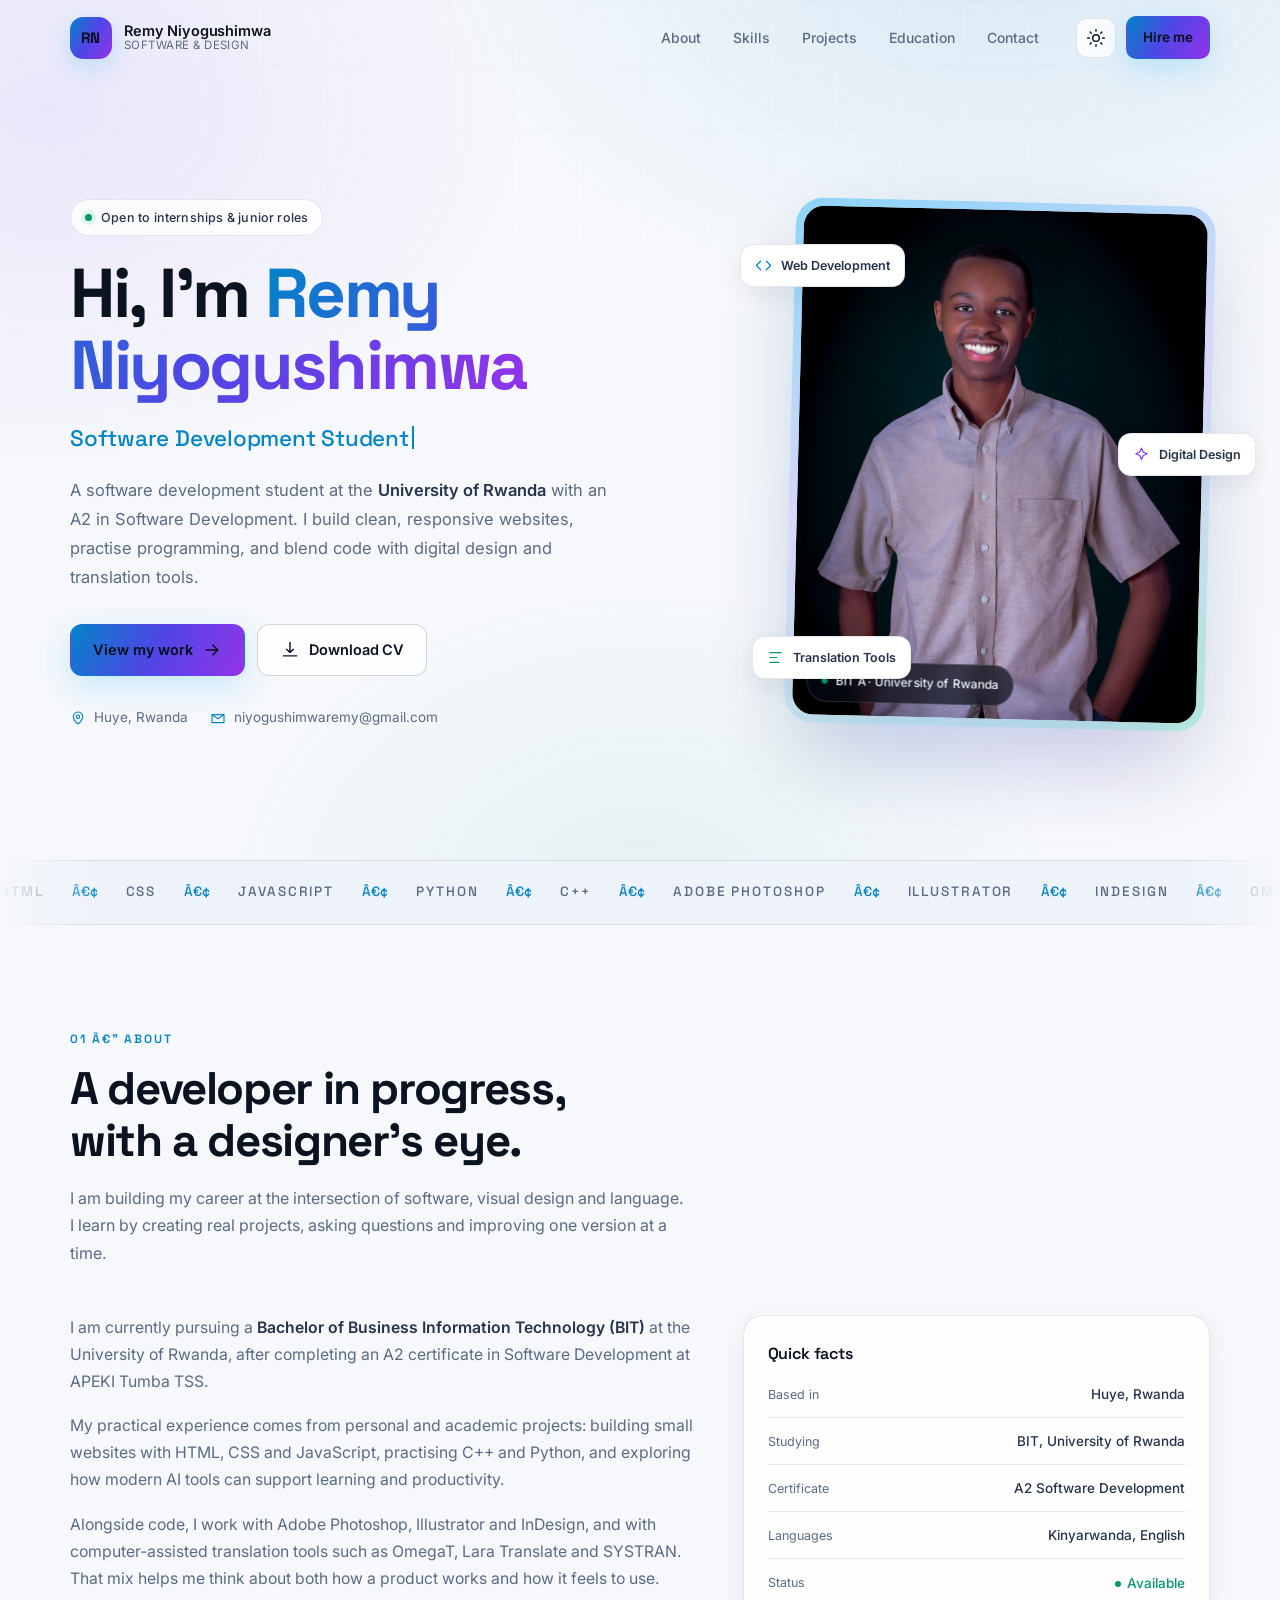
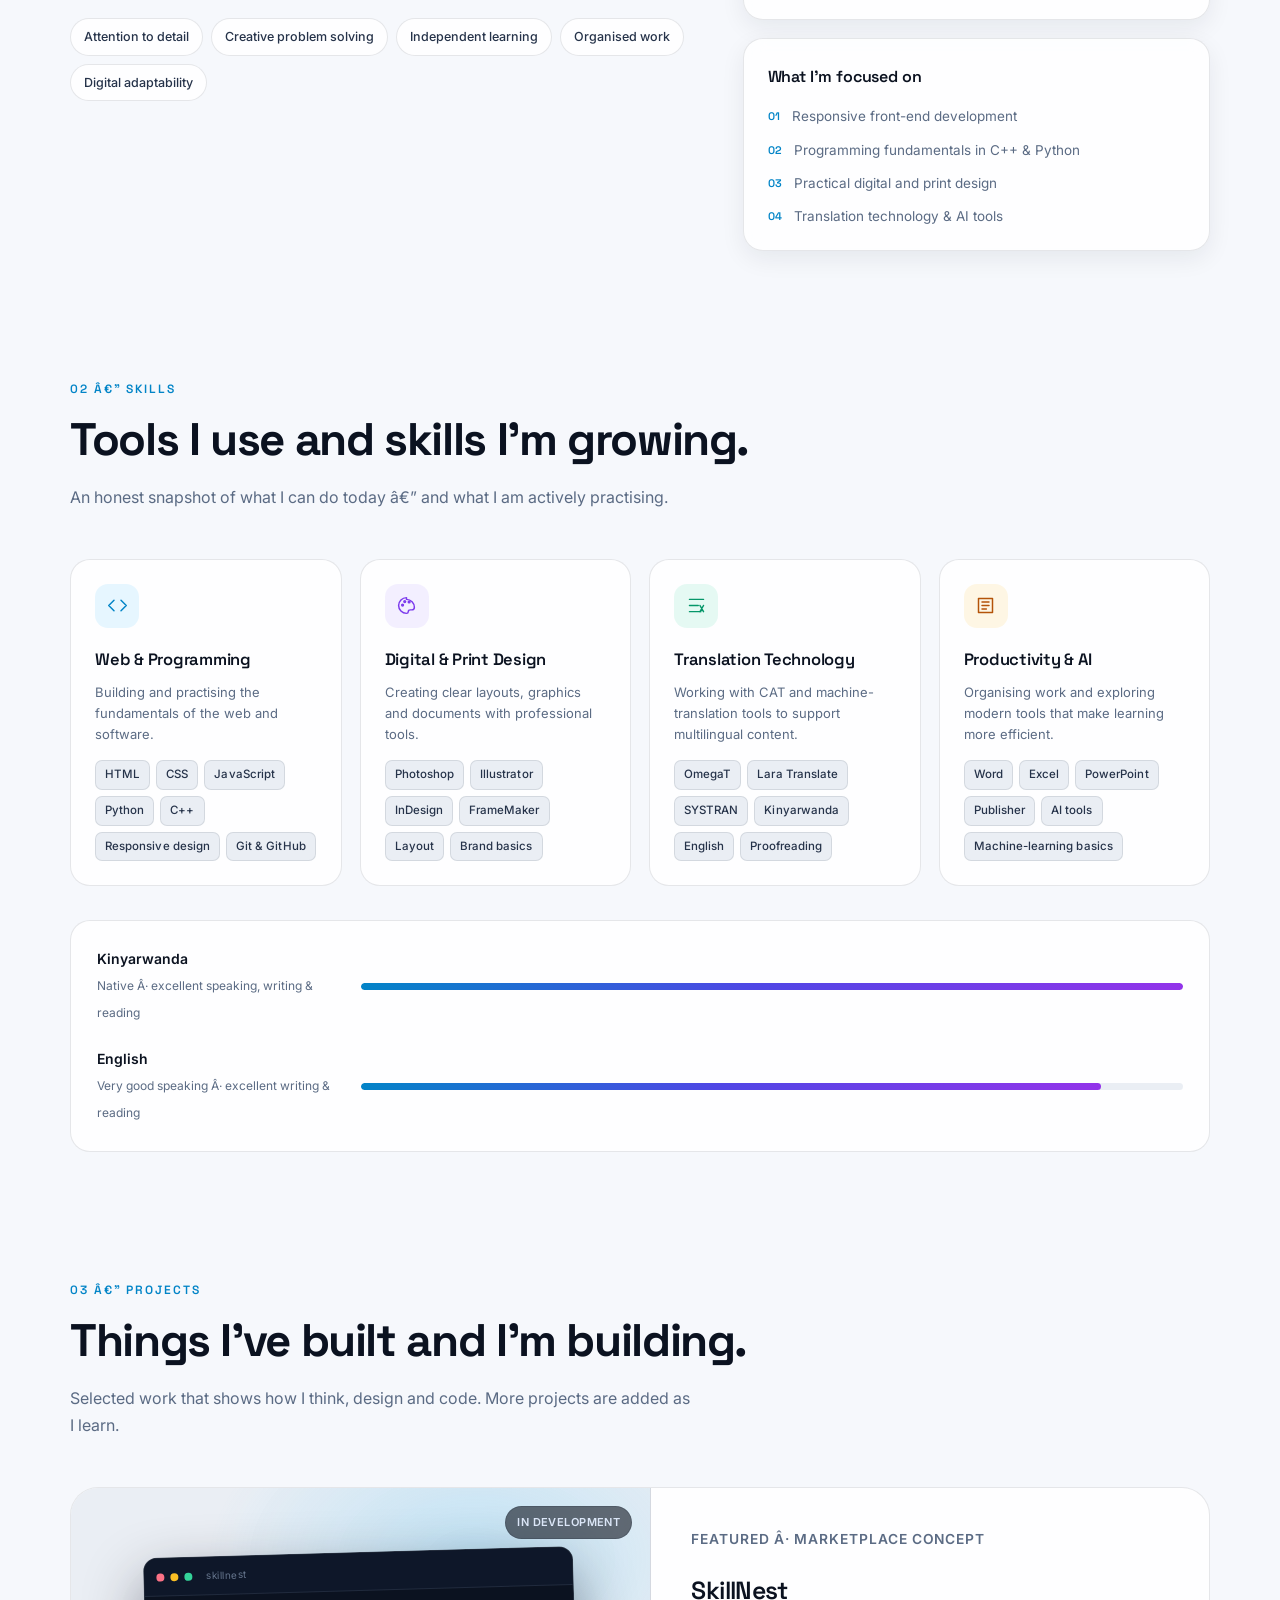
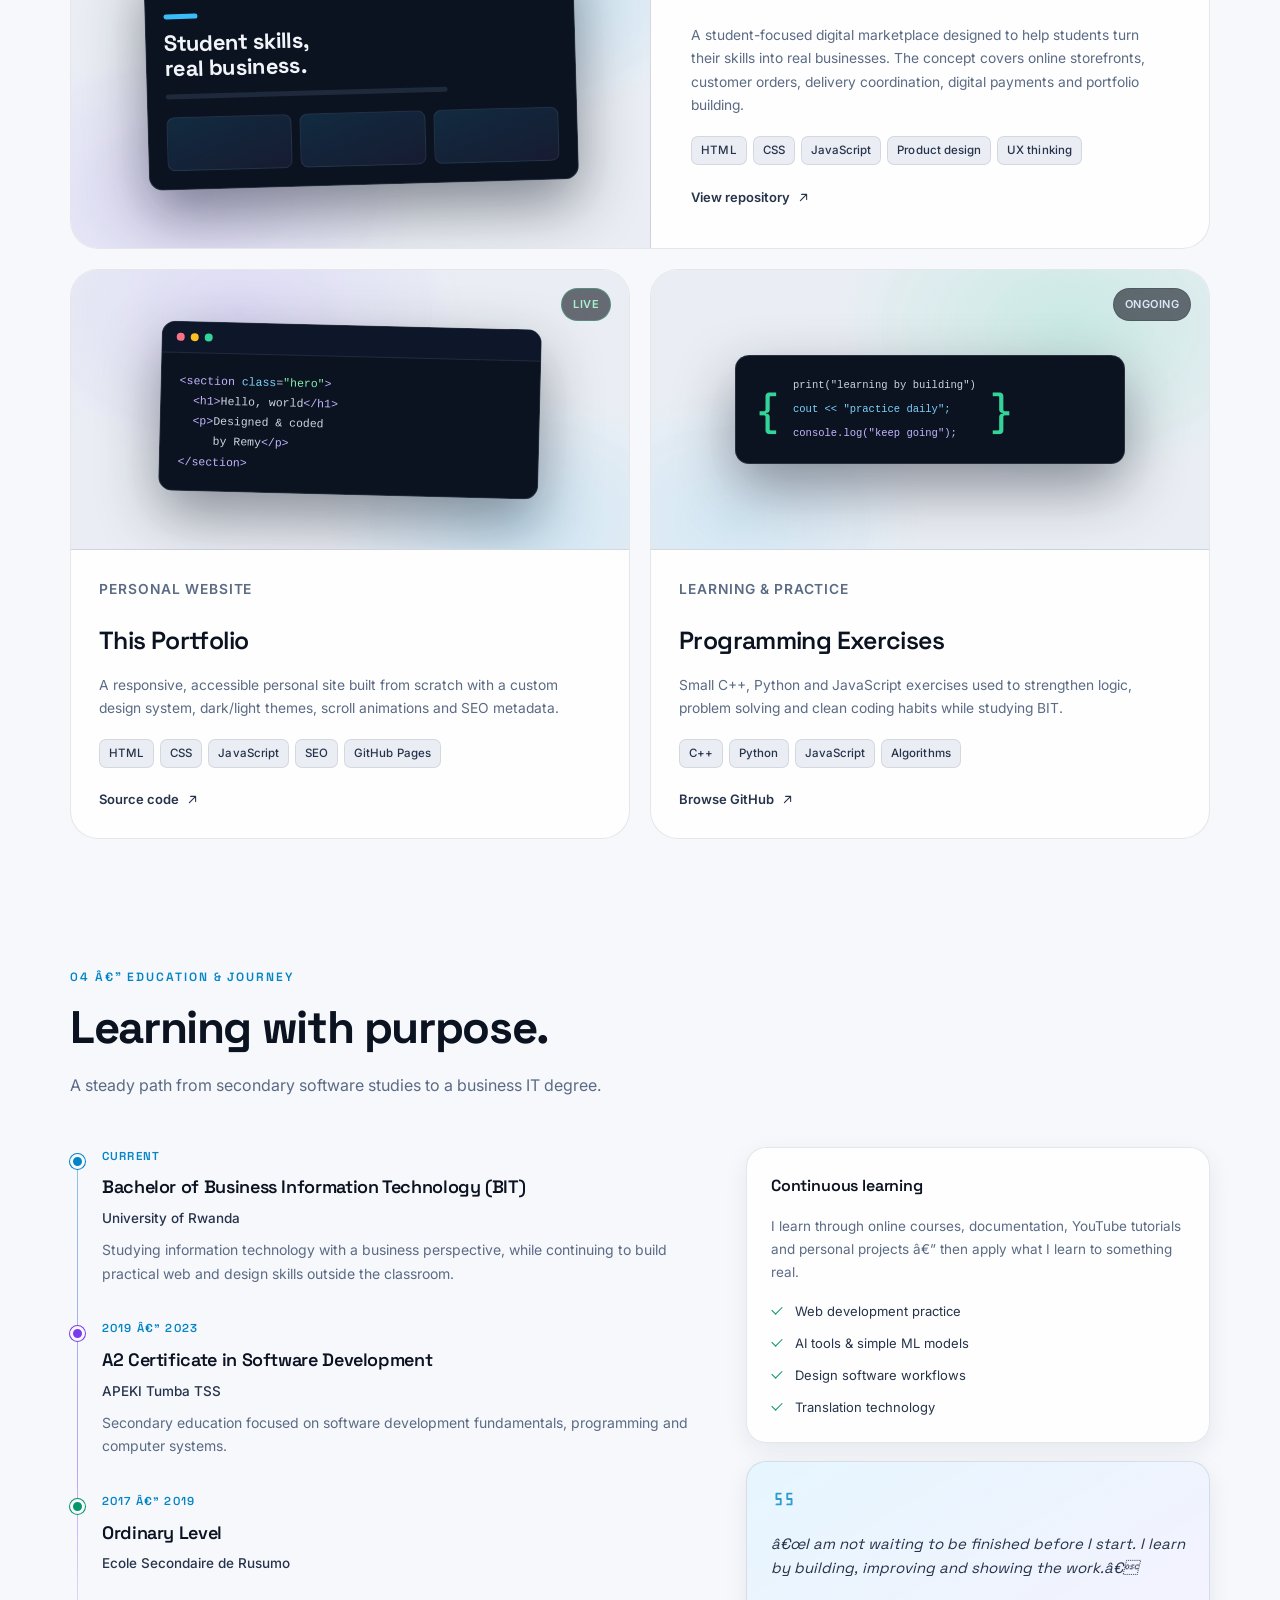
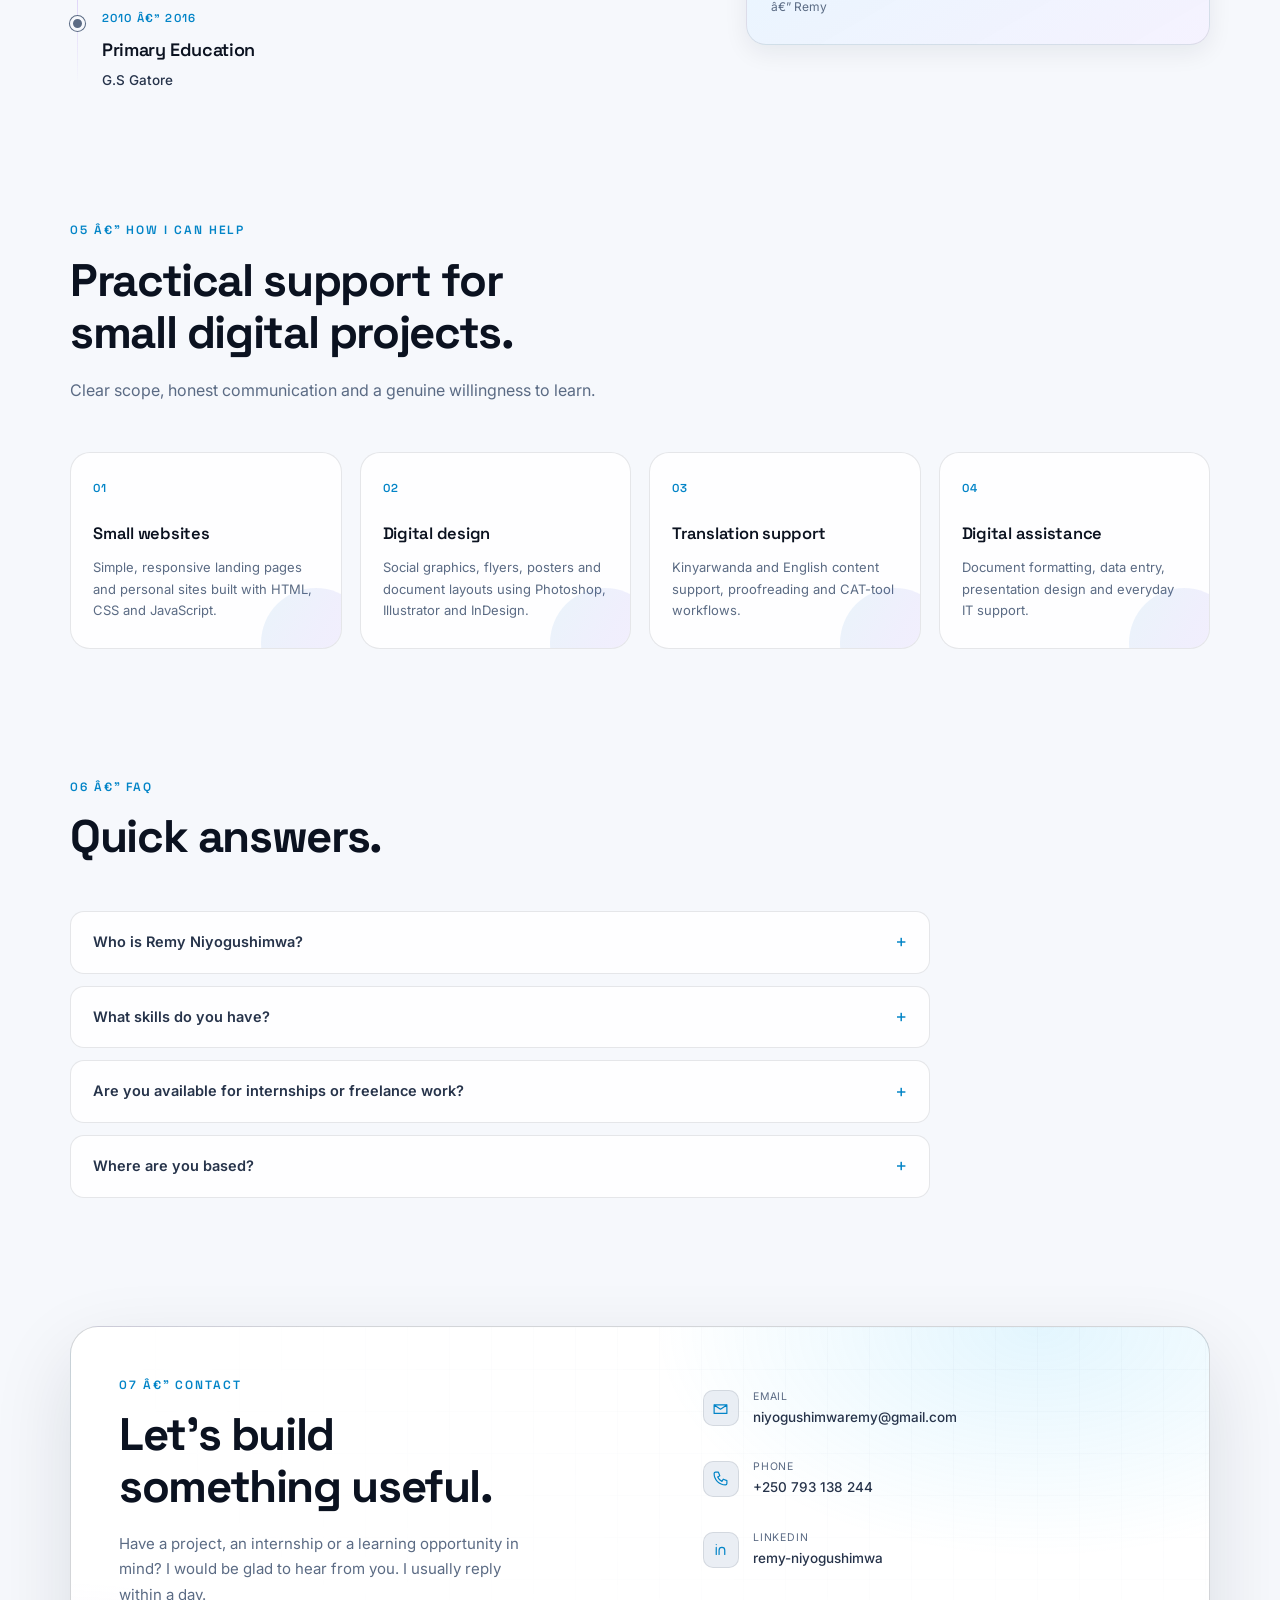
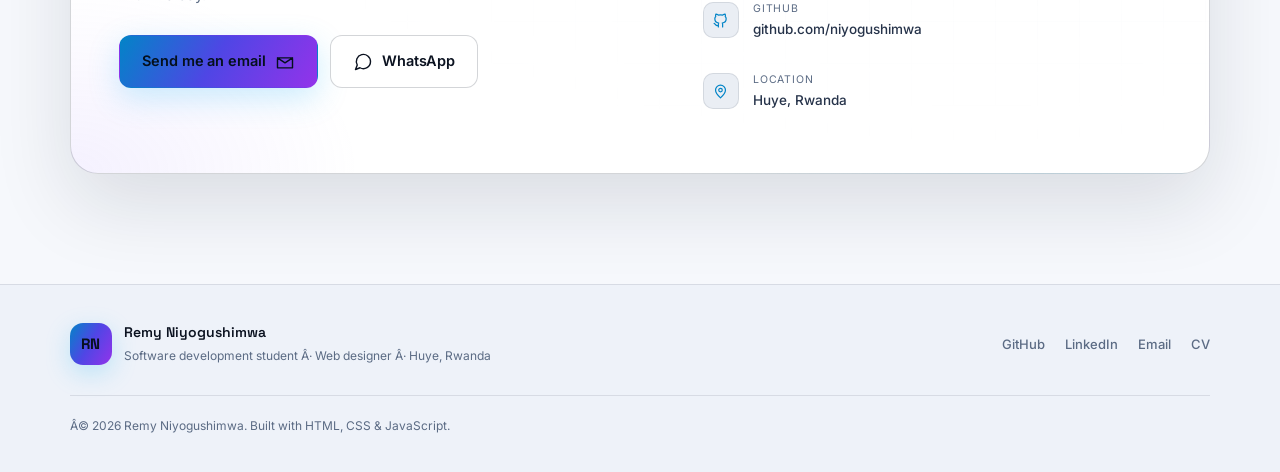
==== commit 1d258338: "Add print-ready CV PDF and prevent theme flash" ====
--- a/index.html
+++ b/index.html
@@ -4,6 +4,17 @@
   <meta charset="UTF-8">
   <meta name="viewport" content="width=device-width, initial-scale=1.0">
   <meta name="theme-color" content="#070b16">
+  <script>
+    (function () {
+      try {
+        var theme = localStorage.getItem("portfolio-theme");
+        if (!theme) {
+          theme = window.matchMedia("(prefers-color-scheme: light)").matches ? "light" : "dark";
+        }
+        document.documentElement.setAttribute("data-theme", theme);
+      } catch (error) { /* keep the default dark theme */ }
+    })();
+  </script>
 
   <title>Remy Niyogushimwa | Software Development Student &amp; Web Designer in Rwanda</title>
   <meta name="description" content="Remy Niyogushimwa is a BIT student at the University of Rwanda and an A2 Software Development graduate. He builds responsive websites, practices C++, Python and JavaScript, and works with Adobe design and translation tools. Based in Huye, Rwanda.">
@@ -21,7 +32,7 @@
   <meta property="og:image" content="https://niyogushimwa.github.io/portfolio/assets/img/og-cover.jpg">
   <meta property="og:image:width" content="1200">
   <meta property="og:image:height" content="630">
-  <meta property="og:image:alt" content="Remy Niyogushimwa — Software Development Student and Web Designer">
+  <meta property="og:image:alt" content="Remy Niyogushimwa â€” Software Development Student and Web Designer">
   <meta property="og:locale" content="en_RW">
 
   <!-- Twitter / X -->
@@ -128,7 +139,7 @@
 
   <header class="site-header" id="site-header">
     <nav class="nav container" aria-label="Main navigation">
-      <a class="brand" href="#home" aria-label="Remy Niyogushimwa — home">
+      <a class="brand" href="#home" aria-label="Remy Niyogushimwa â€” home">
         <span class="brand-mark" aria-hidden="true">RN</span>
         <span class="brand-text">
           <strong>Remy Niyogushimwa</strong>
@@ -186,7 +197,7 @@
             View my work
             <svg class="icon" viewBox="0 0 24 24" aria-hidden="true"><path d="M5 12h14m-6-6 6 6-6 6"/></svg>
           </a>
-          <a class="btn btn-ghost" href="assets/files/Remy_Niyogushimwa_CV.docx" download>
+          <a class="btn btn-ghost" href="assets/files/Remy_Niyogushimwa_CV.pdf" download>
             <svg class="icon" viewBox="0 0 24 24" aria-hidden="true"><path d="M12 3v12m0 0 4-4m-4 4-4-4M4 19h16"/></svg>
             Download CV
           </a>
@@ -210,7 +221,7 @@
           <img src="assets/img/mine.jpg" alt="Portrait of Remy Niyogushimwa" width="854" height="1280" fetchpriority="high">
           <div class="portrait-tag">
             <span class="tag-dot" aria-hidden="true"></span>
-            BIT · University of Rwanda
+            BIT Â· University of Rwanda
           </div>
         </div>
 
@@ -232,33 +243,33 @@
     <!-- MARQUEE -->
     <div class="marquee" aria-label="Tools and technologies">
       <div class="marquee-track">
-        <span>HTML</span><span aria-hidden="true">•</span>
-        <span>CSS</span><span aria-hidden="true">•</span>
-        <span>JavaScript</span><span aria-hidden="true">•</span>
-        <span>Python</span><span aria-hidden="true">•</span>
-        <span>C++</span><span aria-hidden="true">•</span>
-        <span>Adobe Photoshop</span><span aria-hidden="true">•</span>
-        <span>Illustrator</span><span aria-hidden="true">•</span>
-        <span>InDesign</span><span aria-hidden="true">•</span>
-        <span>OmegaT</span><span aria-hidden="true">•</span>
-        <span>Git &amp; GitHub</span><span aria-hidden="true">•</span>
-        <span>HTML</span><span aria-hidden="true">•</span>
-        <span>CSS</span><span aria-hidden="true">•</span>
-        <span>JavaScript</span><span aria-hidden="true">•</span>
-        <span>Python</span><span aria-hidden="true">•</span>
-        <span>C++</span><span aria-hidden="true">•</span>
-        <span>Adobe Photoshop</span><span aria-hidden="true">•</span>
-        <span>Illustrator</span><span aria-hidden="true">•</span>
-        <span>InDesign</span><span aria-hidden="true">•</span>
-        <span>OmegaT</span><span aria-hidden="true">•</span>
-        <span>Git &amp; GitHub</span><span aria-hidden="true">•</span>
+        <span>HTML</span><span aria-hidden="true">â€¢</span>
+        <span>CSS</span><span aria-hidden="true">â€¢</span>
+        <span>JavaScript</span><span aria-hidden="true">â€¢</span>
+        <span>Python</span><span aria-hidden="true">â€¢</span>
+        <span>C++</span><span aria-hidden="true">â€¢</span>
+        <span>Adobe Photoshop</span><span aria-hidden="true">â€¢</span>
+        <span>Illustrator</span><span aria-hidden="true">â€¢</span>
+        <span>InDesign</span><span aria-hidden="true">â€¢</span>
+        <span>OmegaT</span><span aria-hidden="true">â€¢</span>
+        <span>Git &amp; GitHub</span><span aria-hidden="true">â€¢</span>
+        <span>HTML</span><span aria-hidden="true">â€¢</span>
+        <span>CSS</span><span aria-hidden="true">â€¢</span>
+        <span>JavaScript</span><span aria-hidden="true">â€¢</span>
+        <span>Python</span><span aria-hidden="true">â€¢</span>
+        <span>C++</span><span aria-hidden="true">â€¢</span>
+        <span>Adobe Photoshop</span><span aria-hidden="true">â€¢</span>
+        <span>Illustrator</span><span aria-hidden="true">â€¢</span>
+        <span>InDesign</span><span aria-hidden="true">â€¢</span>
+        <span>OmegaT</span><span aria-hidden="true">â€¢</span>
+        <span>Git &amp; GitHub</span><span aria-hidden="true">â€¢</span>
       </div>
     </div>
 
     <!-- ABOUT -->
     <section class="section container" id="about">
       <header class="section-head reveal">
-        <p class="eyebrow">01 — About</p>
+        <p class="eyebrow">01 â€” About</p>
         <h2>A developer in progress, with a designer's eye.</h2>
         <p class="section-lead">
           I am building my career at the intersection of software, visual design and language.
@@ -321,9 +332,9 @@
     <!-- SKILLS -->
     <section class="section container" id="skills">
       <header class="section-head reveal">
-        <p class="eyebrow">02 — Skills</p>
+        <p class="eyebrow">02 â€” Skills</p>
         <h2>Tools I use and skills I'm growing.</h2>
-        <p class="section-lead">An honest snapshot of what I can do today — and what I am actively practising.</p>
+        <p class="section-lead">An honest snapshot of what I can do today â€” and what I am actively practising.</p>
       </header>
 
       <div class="skills-grid">
@@ -374,11 +385,11 @@
 
       <div class="skill-bars reveal" aria-label="Working languages">
         <div class="bar-row">
-          <div class="bar-label"><span>Kinyarwanda</span><small>Native · excellent speaking, writing &amp; reading</small></div>
+          <div class="bar-label"><span>Kinyarwanda</span><small>Native Â· excellent speaking, writing &amp; reading</small></div>
           <div class="bar" role="img" aria-label="Kinyarwanda proficiency: 100 percent"><span style="--value:100%"></span></div>
         </div>
         <div class="bar-row">
-          <div class="bar-label"><span>English</span><small>Very good speaking · excellent writing &amp; reading</small></div>
+          <div class="bar-label"><span>English</span><small>Very good speaking Â· excellent writing &amp; reading</small></div>
           <div class="bar" role="img" aria-label="English proficiency: 90 percent"><span style="--value:90%"></span></div>
         </div>
       </div>
@@ -387,7 +398,7 @@
     <!-- PROJECTS -->
     <section class="section container" id="projects">
       <header class="section-head reveal">
-        <p class="eyebrow">03 — Projects</p>
+        <p class="eyebrow">03 â€” Projects</p>
         <h2>Things I've built and I'm building.</h2>
         <p class="section-lead">
           Selected work that shows how I think, design and code. More projects are added as I learn.
@@ -407,7 +418,7 @@
             <span class="project-badge">In development</span>
           </div>
           <div class="project-content">
-            <p class="project-kicker">Featured · Marketplace concept</p>
+            <p class="project-kicker">Featured Â· Marketplace concept</p>
             <h3>SkillNest</h3>
             <p>
               A student-focused digital marketplace designed to help students turn their skills into
@@ -494,7 +505,7 @@
     <!-- EDUCATION -->
     <section class="section container" id="education">
       <header class="section-head reveal">
-        <p class="eyebrow">04 — Education &amp; journey</p>
+        <p class="eyebrow">04 â€” Education &amp; journey</p>
         <h2>Learning with purpose.</h2>
         <p class="section-lead">A steady path from secondary software studies to a business IT degree.</p>
       </header>
@@ -510,20 +521,20 @@
           </li>
           <li class="timeline-item reveal">
             <span class="timeline-dot" aria-hidden="true"></span>
-            <p class="timeline-date">2019 — 2023</p>
+            <p class="timeline-date">2019 â€” 2023</p>
             <h3>A2 Certificate in Software Development</h3>
             <p class="timeline-place">APEKI Tumba TSS</p>
             <p>Secondary education focused on software development fundamentals, programming and computer systems.</p>
           </li>
           <li class="timeline-item reveal">
             <span class="timeline-dot" aria-hidden="true"></span>
-            <p class="timeline-date">2017 — 2019</p>
+            <p class="timeline-date">2017 â€” 2019</p>
             <h3>Ordinary Level</h3>
             <p class="timeline-place">Ecole Secondaire de Rusumo</p>
           </li>
           <li class="timeline-item reveal">
             <span class="timeline-dot" aria-hidden="true"></span>
-            <p class="timeline-date">2010 — 2016</p>
+            <p class="timeline-date">2010 â€” 2016</p>
             <h3>Primary Education</h3>
             <p class="timeline-place">G.S Gatore</p>
           </li>
@@ -532,7 +543,7 @@
         <aside class="education-aside">
           <div class="info-card reveal">
             <h3>Continuous learning</h3>
-            <p>I learn through online courses, documentation, YouTube tutorials and personal projects — then apply what I learn to something real.</p>
+            <p>I learn through online courses, documentation, YouTube tutorials and personal projects â€” then apply what I learn to something real.</p>
             <ul class="check-list">
               <li>Web development practice</li>
               <li>AI tools &amp; simple ML models</li>
@@ -543,8 +554,8 @@
 
           <div class="info-card quote-card reveal">
             <svg class="icon quote-icon" viewBox="0 0 24 24" aria-hidden="true"><path d="M9 7H5v5h4v5H5m14-10h-4v5h4v5h-4"/></svg>
-            <p>“I am not waiting to be finished before I start. I learn by building, improving and showing the work.”</p>
-            <span>— Remy</span>
+            <p>â€œI am not waiting to be finished before I start. I learn by building, improving and showing the work.â€</p>
+            <span>â€” Remy</span>
           </div>
         </aside>
       </div>
@@ -553,7 +564,7 @@
     <!-- SERVICES -->
     <section class="section container" id="services">
       <header class="section-head reveal">
-        <p class="eyebrow">05 — How I can help</p>
+        <p class="eyebrow">05 â€” How I can help</p>
         <h2>Practical support for small digital projects.</h2>
         <p class="section-lead">Clear scope, honest communication and a genuine willingness to learn.</p>
       </header>
@@ -585,7 +596,7 @@
     <!-- FAQ -->
     <section class="section container" id="faq">
       <header class="section-head reveal">
-        <p class="eyebrow">06 — FAQ</p>
+        <p class="eyebrow">06 â€” FAQ</p>
         <h2>Quick answers.</h2>
       </header>
 
@@ -613,7 +624,7 @@
     <section class="section container contact-section" id="contact">
       <div class="contact-card reveal">
         <div class="contact-copy">
-          <p class="eyebrow">07 — Contact</p>
+          <p class="eyebrow">07 â€” Contact</p>
           <h2>Let's build something useful.</h2>
           <p>
             Have a project, an internship or a learning opportunity in mind?
@@ -621,7 +632,7 @@
           </p>
 
           <div class="contact-actions">
-            <a class="btn btn-primary" href="mailto:niyogushimwaremy@gmail.com?subject=Hello%20Remy%20—%20portfolio%20enquiry">
+            <a class="btn btn-primary" href="mailto:niyogushimwaremy@gmail.com?subject=Hello%20Remy%20â€”%20portfolio%20enquiry">
               Send me an email
               <svg class="icon" viewBox="0 0 24 24" aria-hidden="true"><path d="M3 7h18v12H3zM3 7l9 6 9-6"/></svg>
             </a>
@@ -674,7 +685,7 @@
         <span class="brand-mark" aria-hidden="true">RN</span>
         <div>
           <strong>Remy Niyogushimwa</strong>
-          <p>Software development student · Web designer · Huye, Rwanda</p>
+          <p>Software development student Â· Web designer Â· Huye, Rwanda</p>
         </div>
       </div>
 
@@ -682,10 +693,10 @@
         <a href="https://github.com/niyogushimwa" target="_blank" rel="noopener noreferrer">GitHub</a>
         <a href="https://www.linkedin.com/in/remy-niyogushimwa-7033a5377" target="_blank" rel="noopener noreferrer">LinkedIn</a>
         <a href="mailto:niyogushimwaremy@gmail.com">Email</a>
-        <a href="assets/files/Remy_Niyogushimwa_CV.docx" download>CV</a>
+        <a href="assets/files/Remy_Niyogushimwa_CV.pdf" download>CV</a>
       </nav>
 
-      <p class="footer-copy">© <span id="year">2026</span> Remy Niyogushimwa. Built with HTML, CSS &amp; JavaScript.</p>
+      <p class="footer-copy">Â© <span id="year">2026</span> Remy Niyogushimwa. Built with HTML, CSS &amp; JavaScript.</p>
     </div>
   </footer>
 
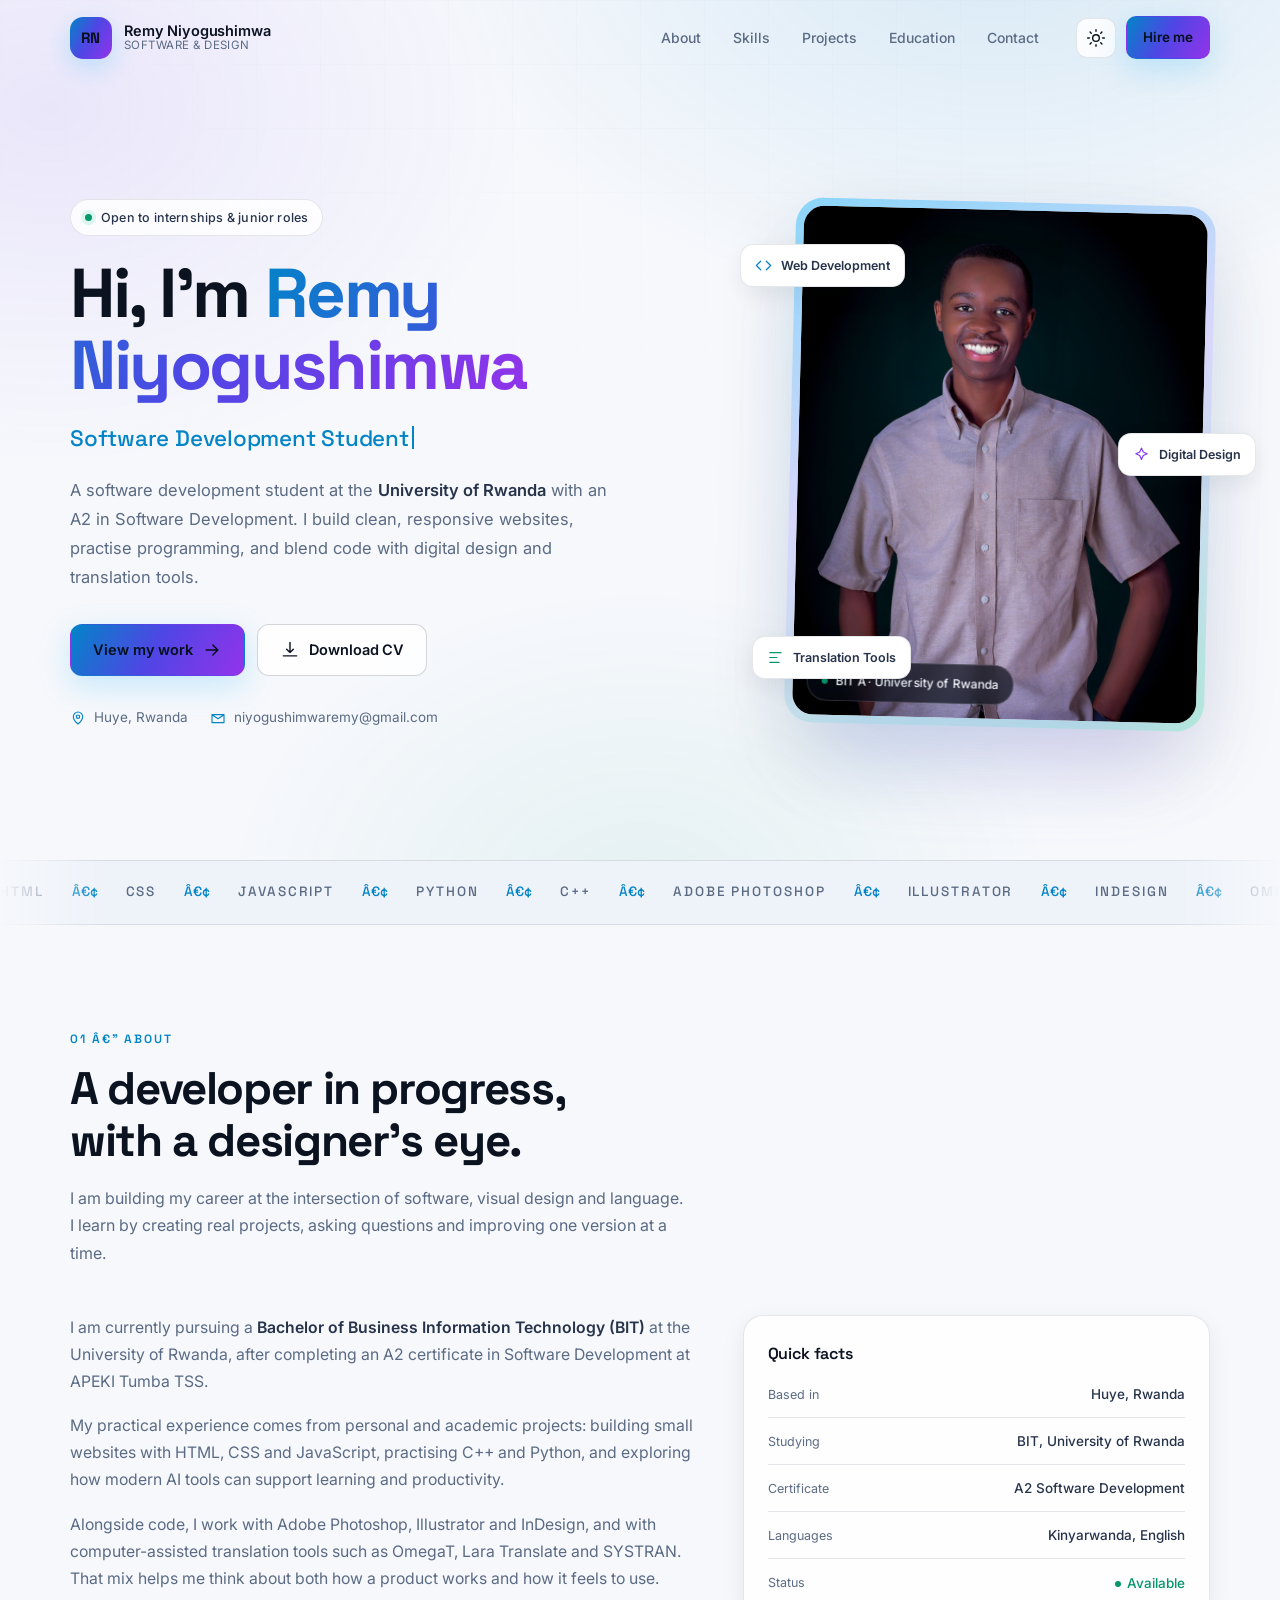
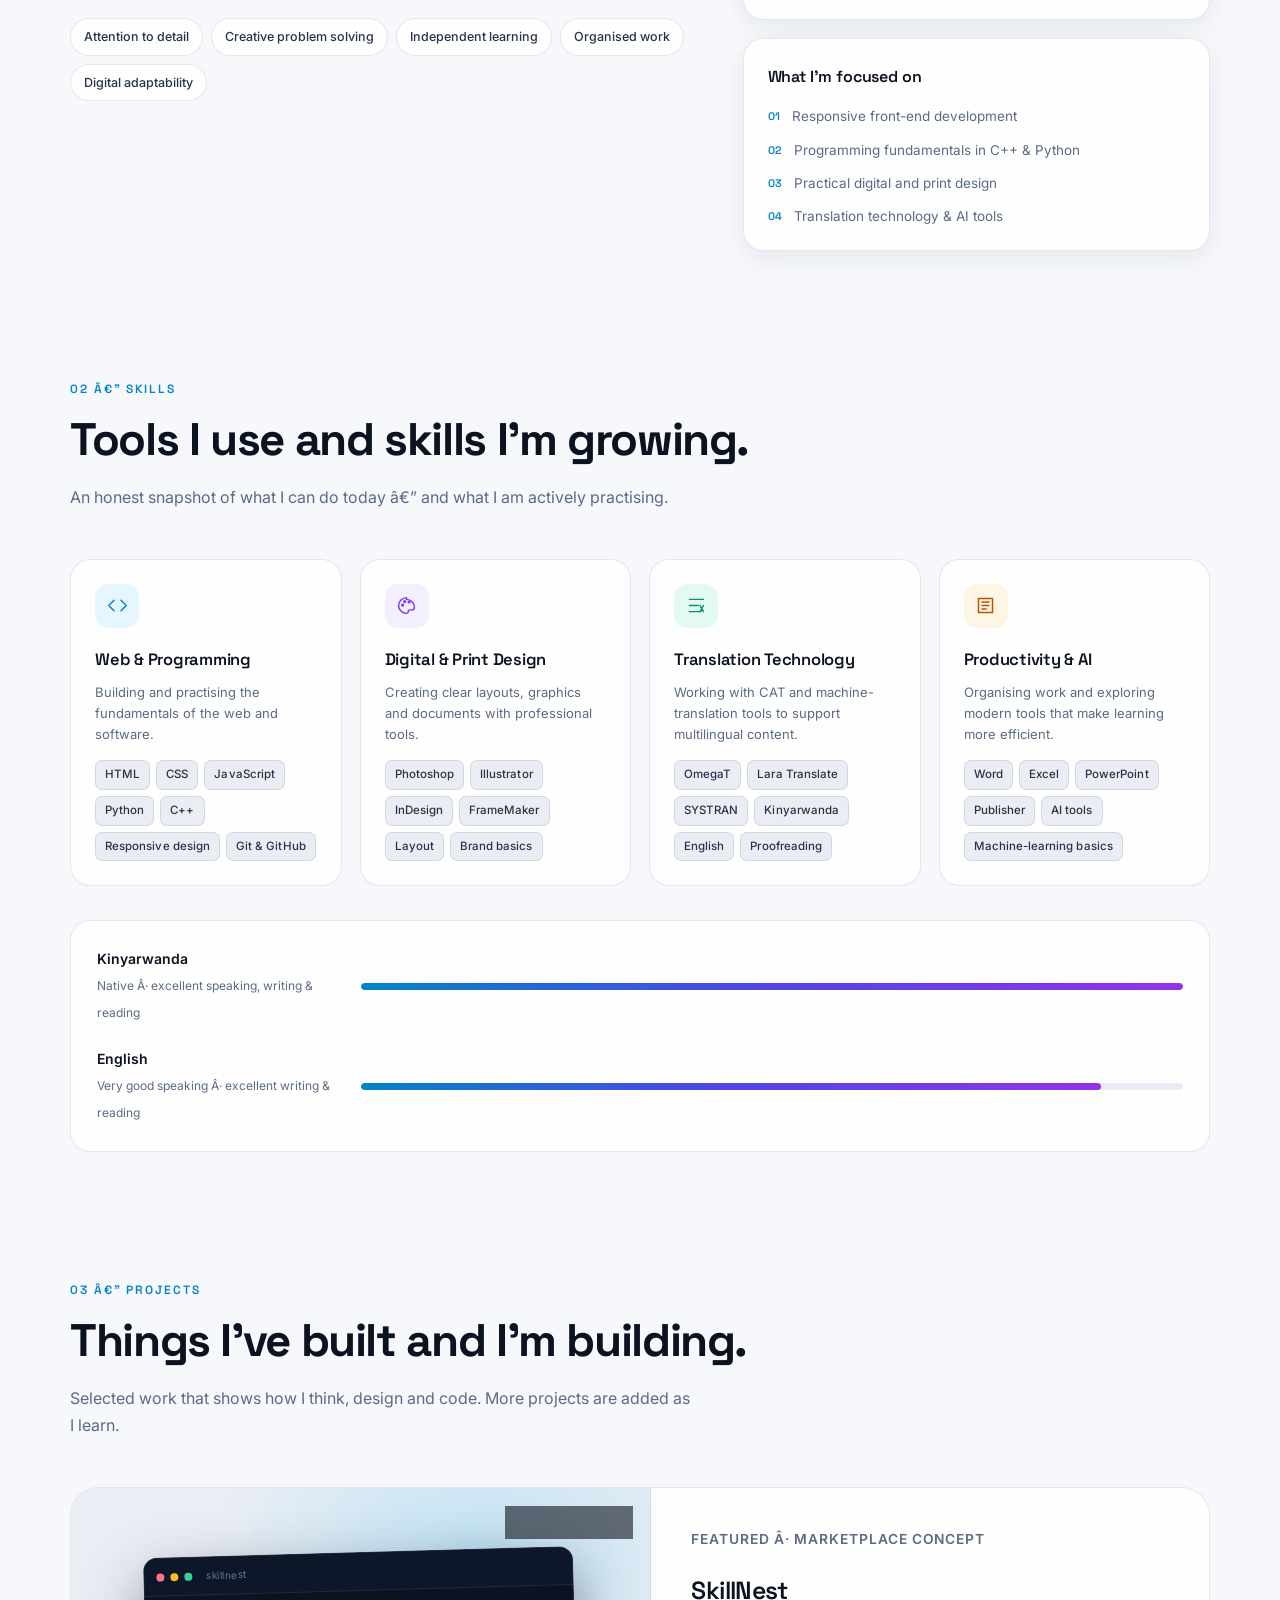
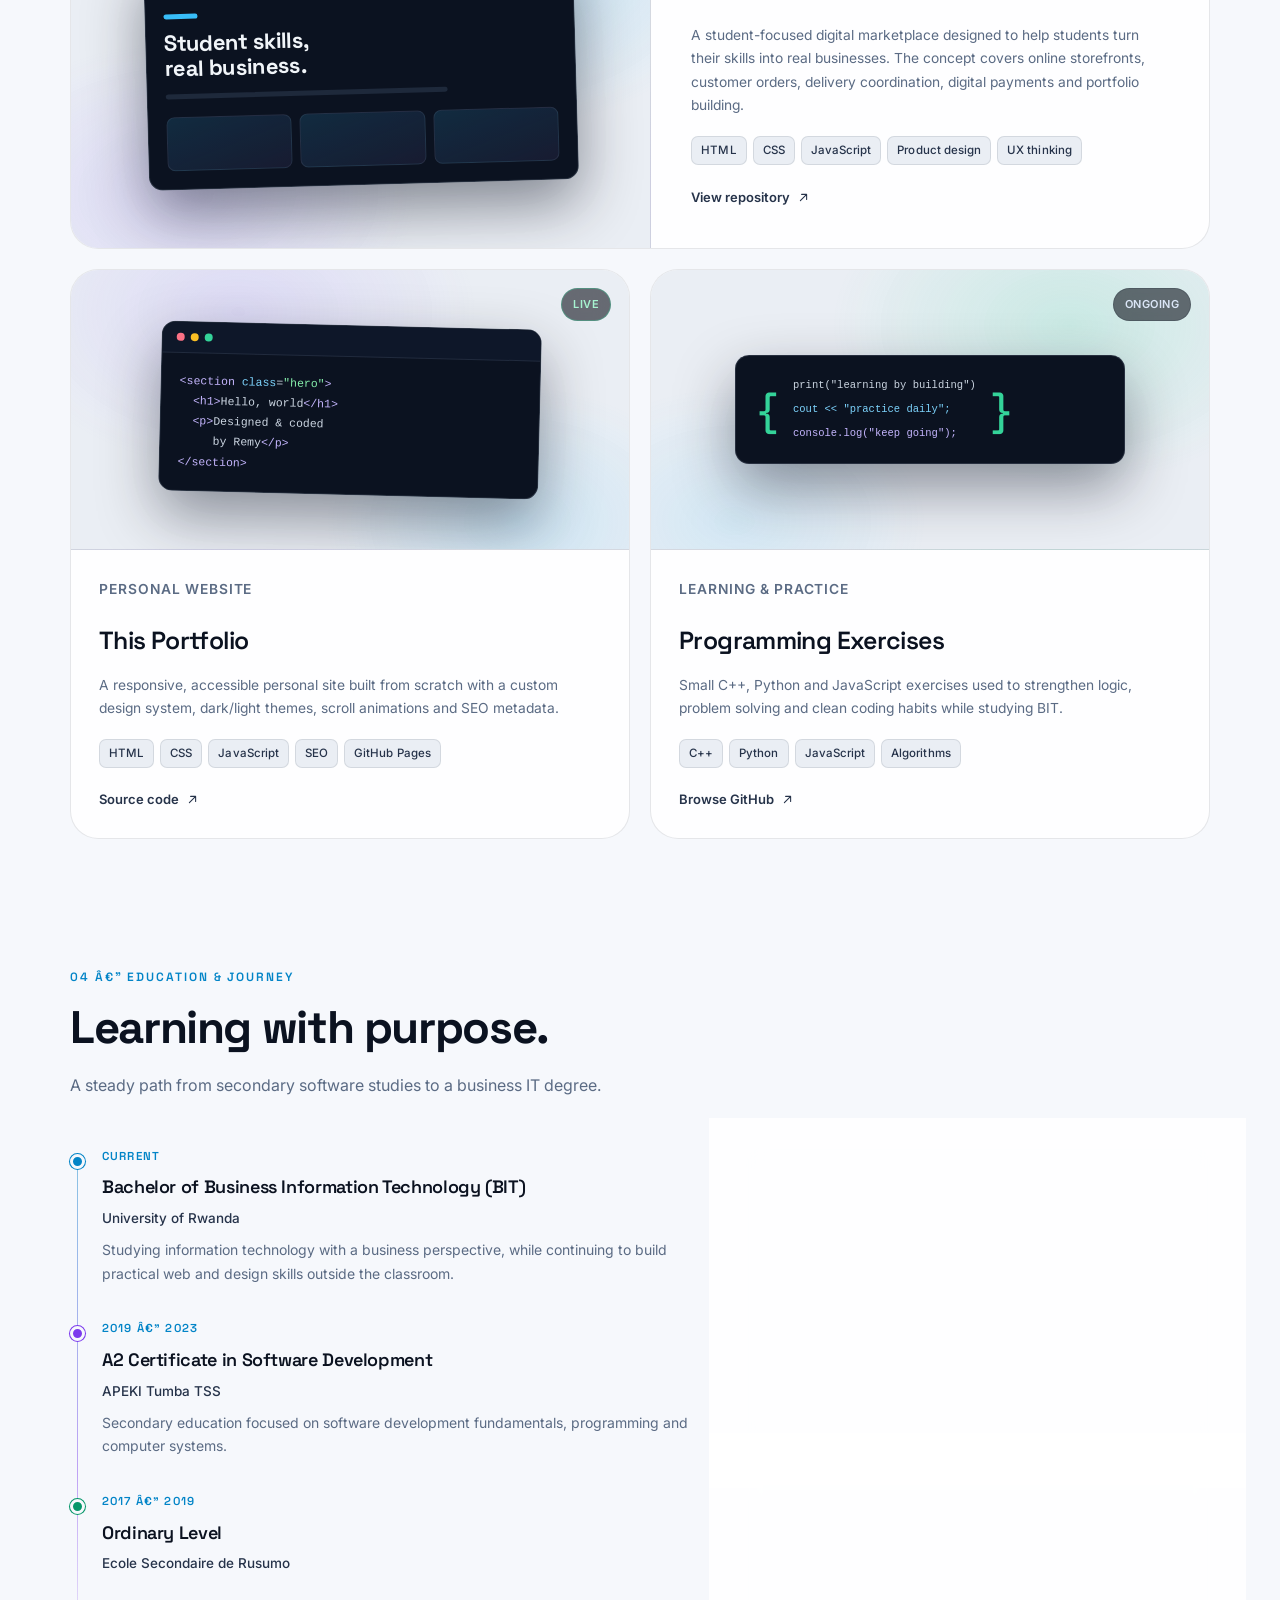
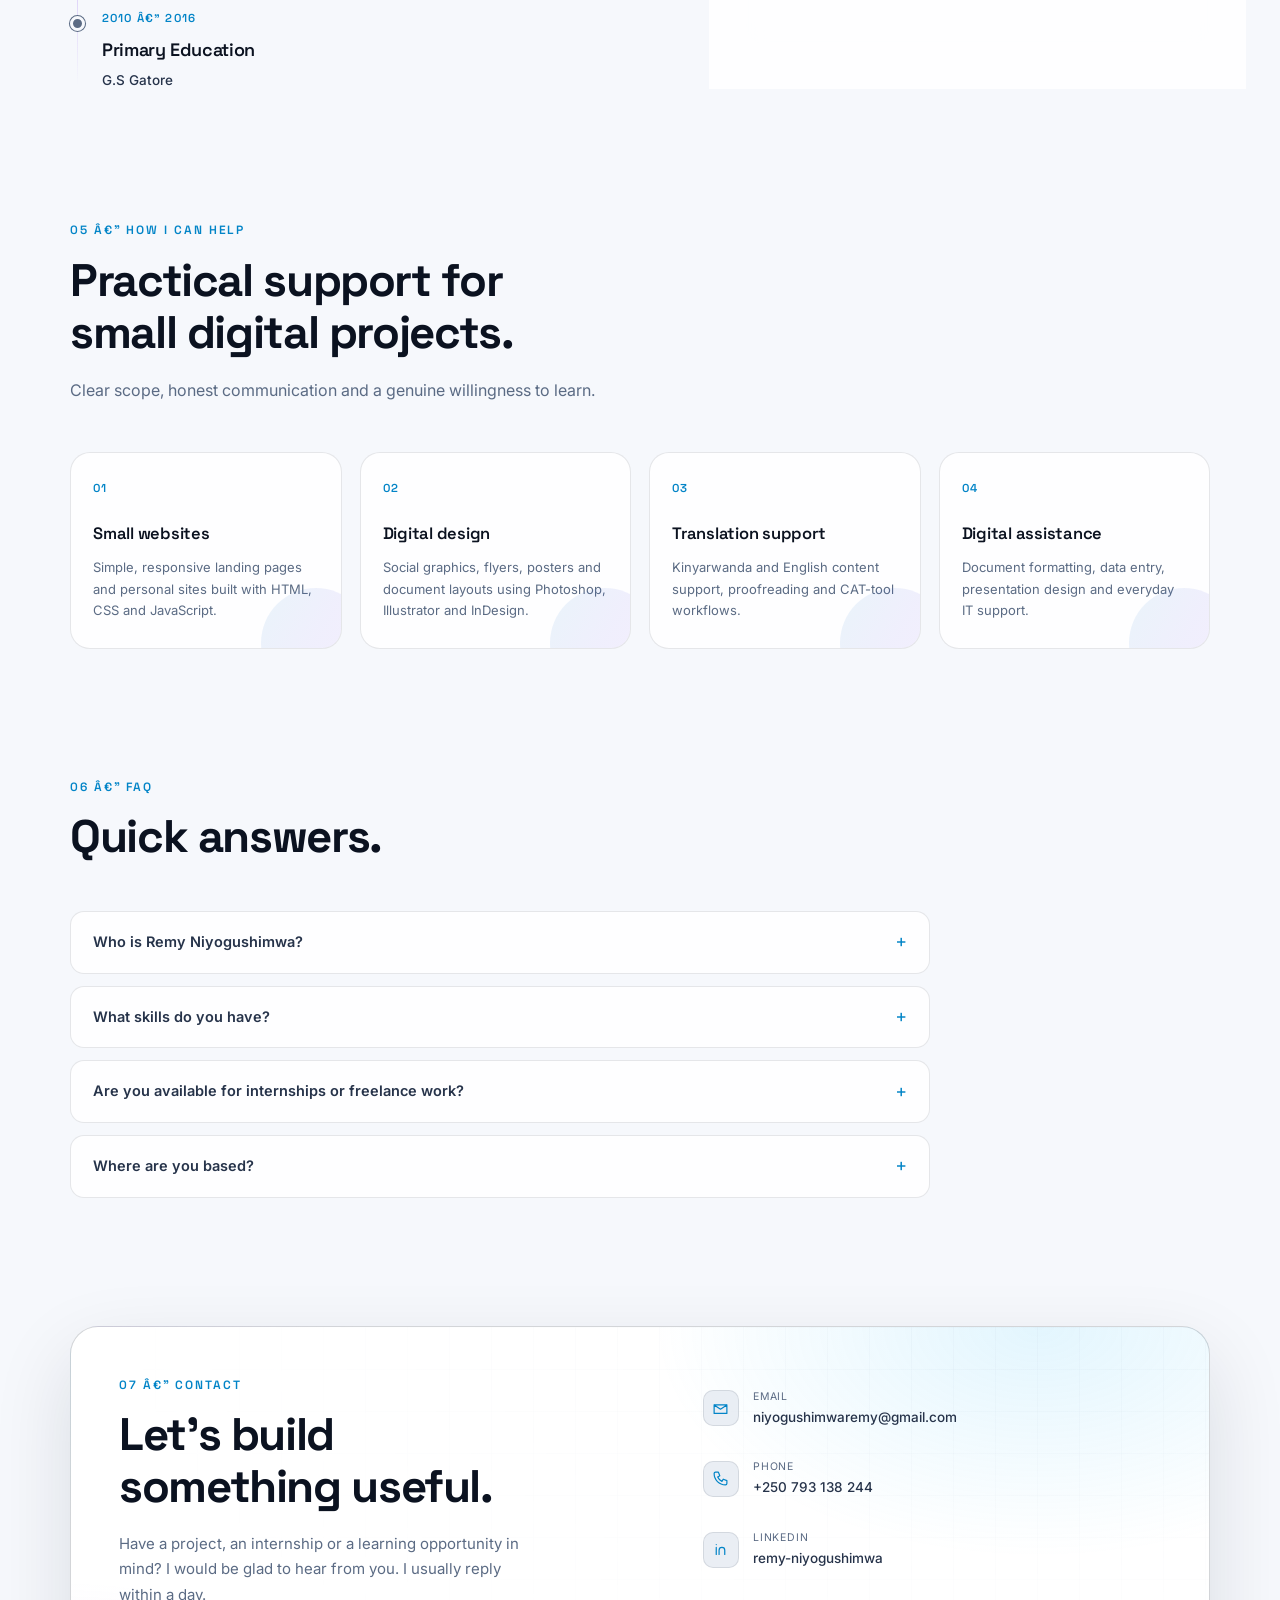
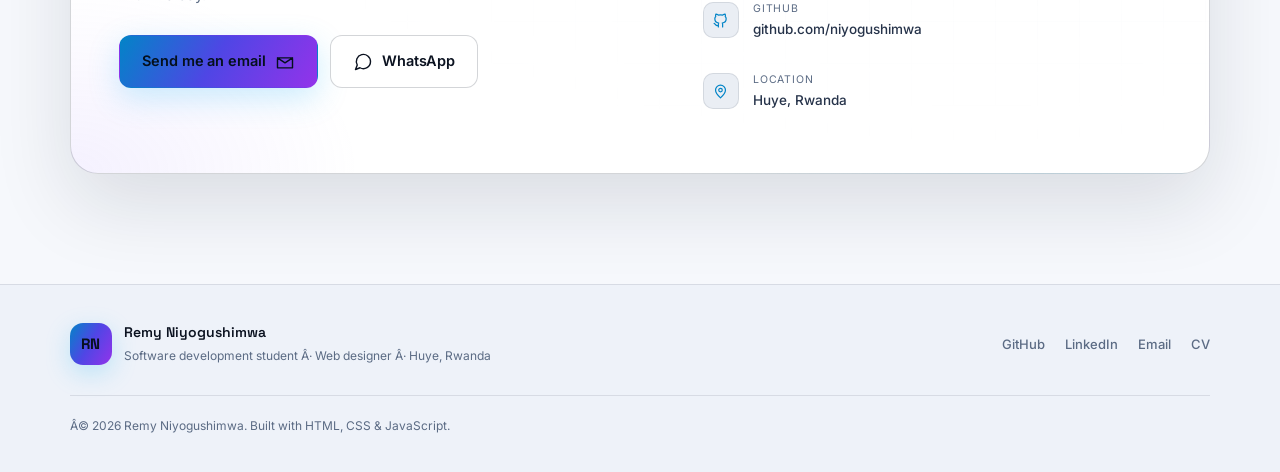
==== commit 604d585c: "Add identity links and Search Console verification placeholder" ====
--- a/index.html
+++ b/index.html
@@ -22,6 +22,11 @@
   <meta name="author" content="Remy Niyogushimwa">
   <meta name="robots" content="index, follow, max-image-preview:large">
   <link rel="canonical" href="https://niyogushimwa.github.io/portfolio/">
+  <link rel="me" href="https://github.com/niyogushimwa">
+  <link rel="me" href="https://www.linkedin.com/in/remy-niyogushimwa-7033a5377">
+
+  <!-- Google Search Console verification: paste Google's meta tag on the line below -->
+  <!-- <meta name="google-site-verification" content="PASTE_CODE_HERE" /> -->
 
   <!-- Open Graph -->
   <meta property="og:type" content="website">
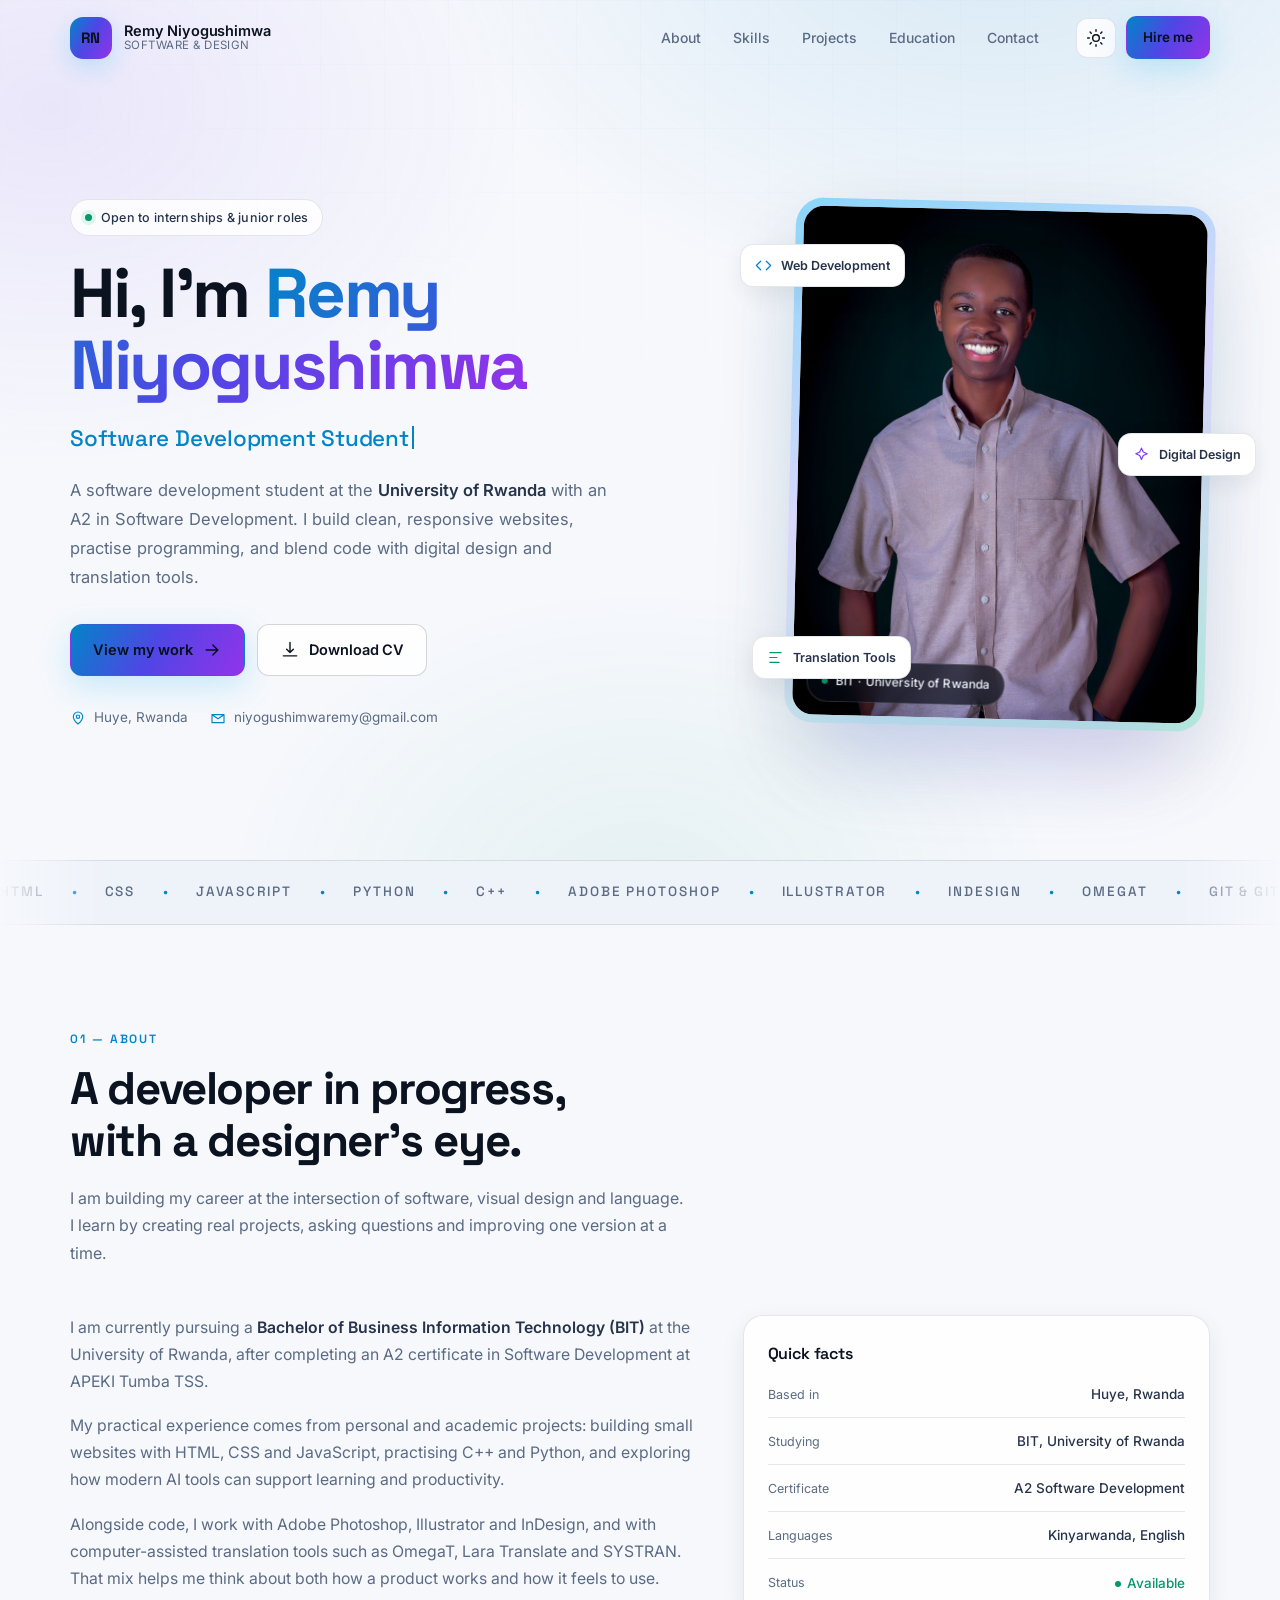
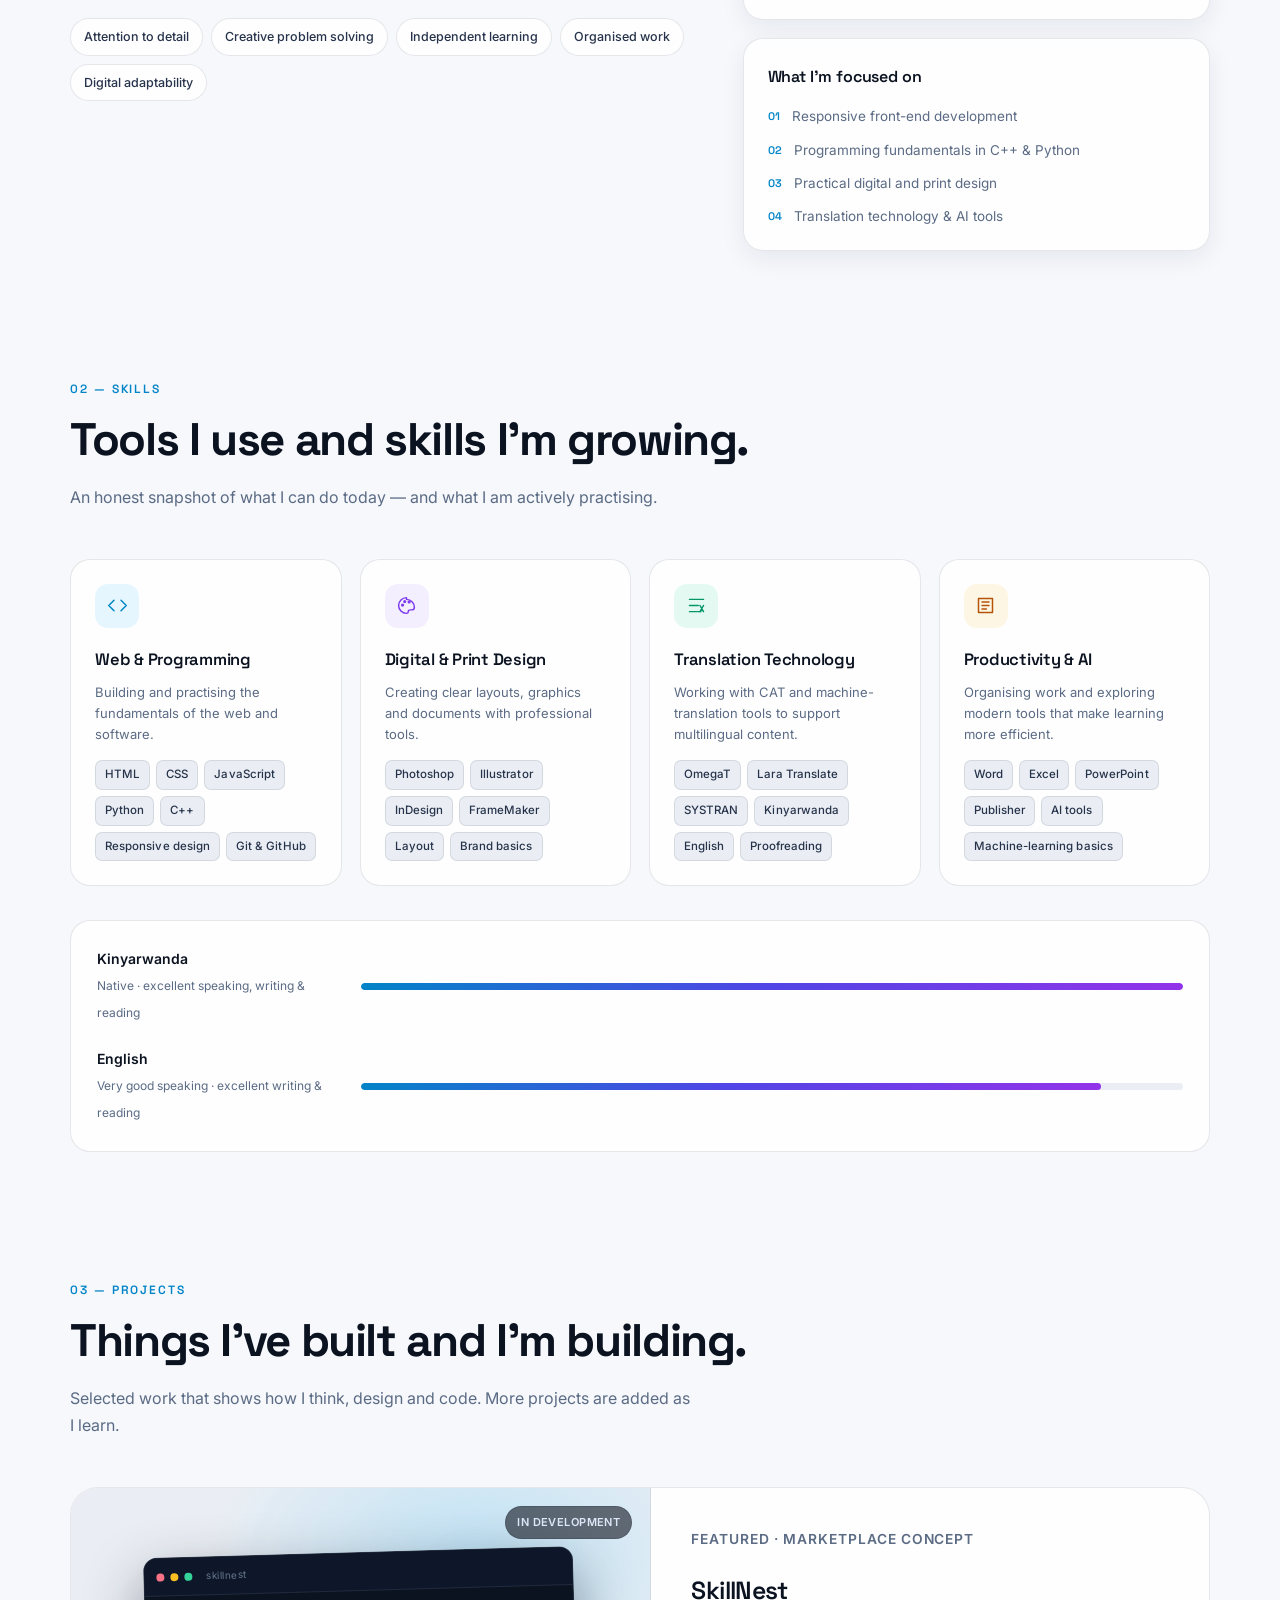
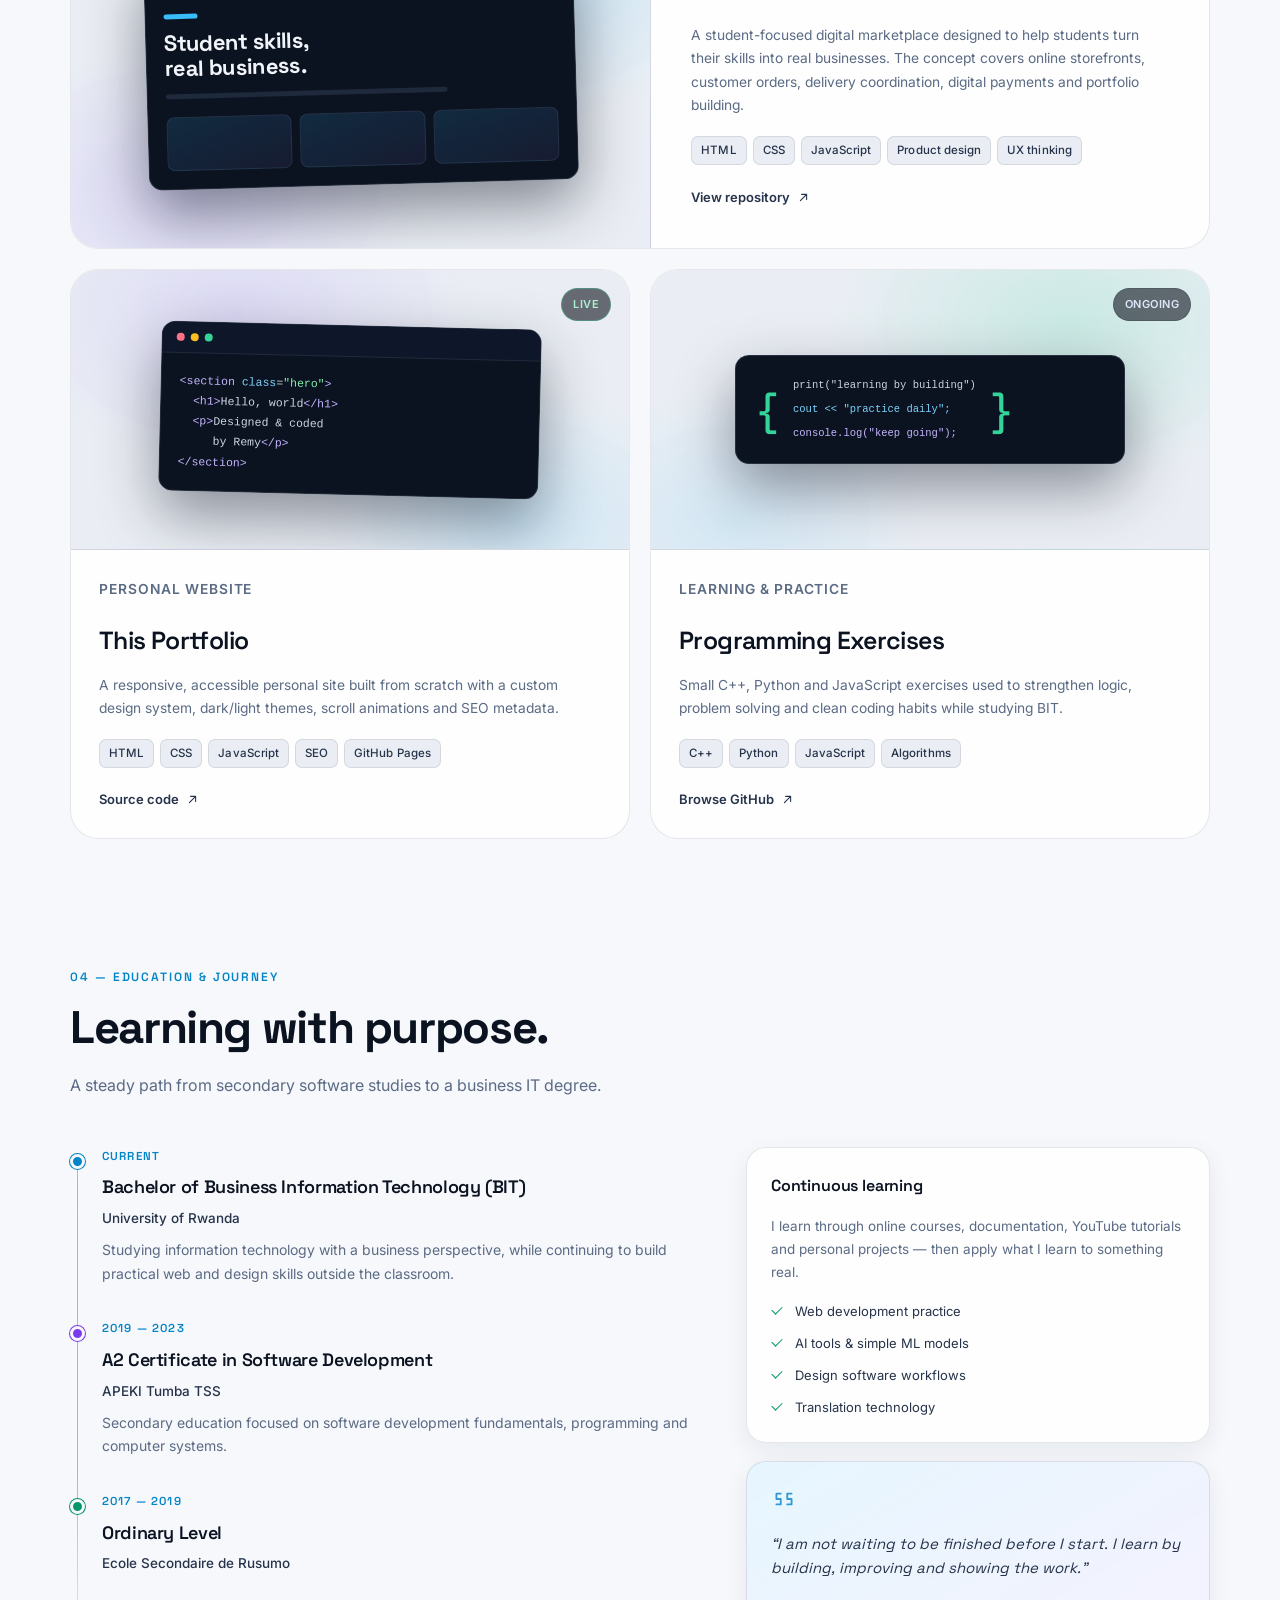
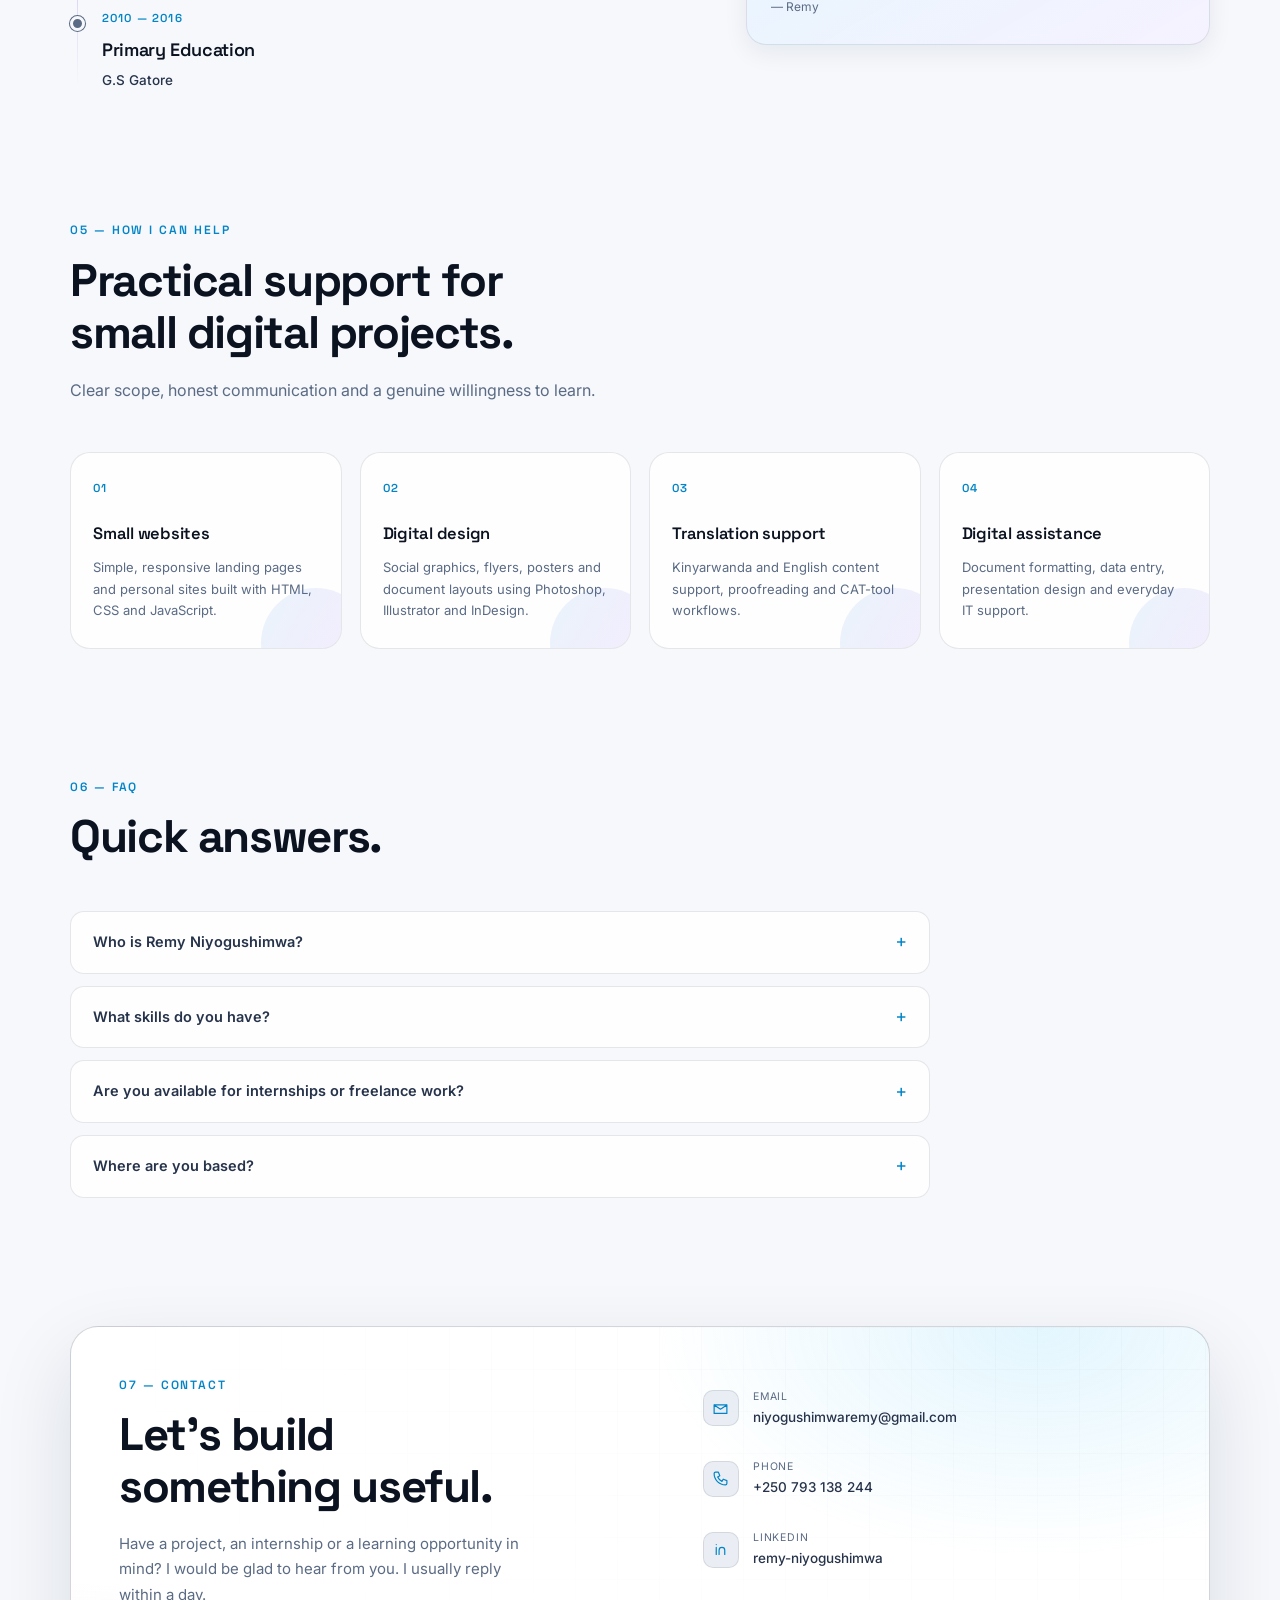
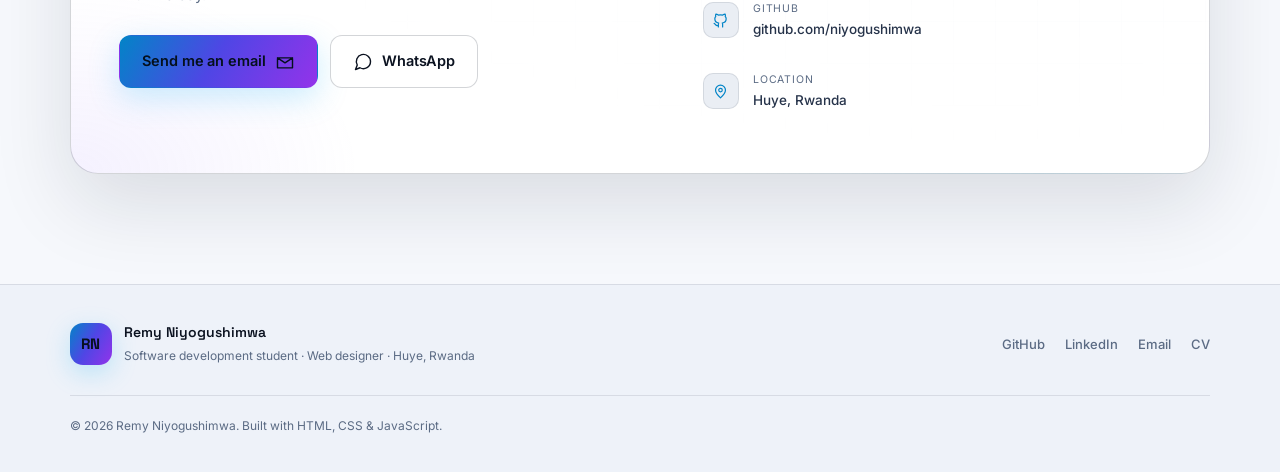
==== commit 8ec3c7bd: "Switch canonical URL to Vercel and fix UTF-8 encoding Point canonical, Open Graph, JSON-LD, sitemap," ====
--- a/index.html
+++ b/index.html
@@ -21,7 +21,7 @@
   <meta name="keywords" content="Remy Niyogushimwa, software development student Rwanda, web designer Huye, BIT University of Rwanda, junior web developer Rwanda, HTML CSS JavaScript, Adobe design, Kinyarwanda translation, portfolio">
   <meta name="author" content="Remy Niyogushimwa">
   <meta name="robots" content="index, follow, max-image-preview:large">
-  <link rel="canonical" href="https://niyogushimwa.github.io/portfolio/">
+  <link rel="canonical" href="https://remyportfolio.vercel.app/">
   <link rel="me" href="https://github.com/niyogushimwa">
   <link rel="me" href="https://www.linkedin.com/in/remy-niyogushimwa-7033a5377">
 
@@ -33,18 +33,18 @@
   <meta property="og:site_name" content="Remy Niyogushimwa Portfolio">
   <meta property="og:title" content="Remy Niyogushimwa | Software Development Student &amp; Web Designer">
   <meta property="og:description" content="BIT student and A2 Software Development graduate from Huye, Rwanda. Responsive websites, digital design, programming practice and translation tools.">
-  <meta property="og:url" content="https://niyogushimwa.github.io/portfolio/">
-  <meta property="og:image" content="https://niyogushimwa.github.io/portfolio/assets/img/og-cover.jpg">
+  <meta property="og:url" content="https://remyportfolio.vercel.app/">
+  <meta property="og:image" content="https://remyportfolio.vercel.app/assets/img/og-cover.jpg">
   <meta property="og:image:width" content="1200">
   <meta property="og:image:height" content="630">
-  <meta property="og:image:alt" content="Remy Niyogushimwa â€” Software Development Student and Web Designer">
+  <meta property="og:image:alt" content="Remy Niyogushimwa — Software Development Student and Web Designer">
   <meta property="og:locale" content="en_RW">
 
   <!-- Twitter / X -->
   <meta name="twitter:card" content="summary_large_image">
   <meta name="twitter:title" content="Remy Niyogushimwa | Software Development Student &amp; Web Designer">
   <meta name="twitter:description" content="BIT student and A2 Software Development graduate from Huye, Rwanda. Websites, design and translation tools.">
-  <meta name="twitter:image" content="https://niyogushimwa.github.io/portfolio/assets/img/og-cover.jpg">
+  <meta name="twitter:image" content="https://remyportfolio.vercel.app/assets/img/og-cover.jpg">
 
   <link rel="icon" type="image/svg+xml" href="assets/img/favicon.svg">
   <link rel="apple-touch-icon" href="assets/img/apple-touch-icon.png">
@@ -61,12 +61,12 @@
     "@graph": [
       {
         "@type": "Person",
-        "@id": "https://niyogushimwa.github.io/portfolio/#person",
+        "@id": "https://remyportfolio.vercel.app/#person",
         "name": "Remy Niyogushimwa",
         "givenName": "Remy",
         "familyName": "Niyogushimwa",
-        "url": "https://niyogushimwa.github.io/portfolio/",
-        "image": "https://niyogushimwa.github.io/portfolio/assets/img/mine.jpg",
+        "url": "https://remyportfolio.vercel.app/",
+        "image": "https://remyportfolio.vercel.app/assets/img/mine.jpg",
         "jobTitle": "Software Development Student and Web Designer",
         "description": "BIT student at the University of Rwanda and A2 Software Development graduate building responsive websites and practicing C++, Python and JavaScript.",
         "email": "mailto:niyogushimwaremy@gmail.com",
@@ -97,11 +97,11 @@
       },
       {
         "@type": "WebSite",
-        "@id": "https://niyogushimwa.github.io/portfolio/#website",
-        "url": "https://niyogushimwa.github.io/portfolio/",
+        "@id": "https://remyportfolio.vercel.app/#website",
+        "url": "https://remyportfolio.vercel.app/",
         "name": "Remy Niyogushimwa Portfolio",
         "description": "Portfolio of Remy Niyogushimwa, software development student and web designer in Huye, Rwanda.",
-        "publisher": { "@id": "https://niyogushimwa.github.io/portfolio/#person" },
+        "publisher": { "@id": "https://remyportfolio.vercel.app/#person" },
         "inLanguage": "en"
       },
       {
@@ -144,7 +144,7 @@
 
   <header class="site-header" id="site-header">
     <nav class="nav container" aria-label="Main navigation">
-      <a class="brand" href="#home" aria-label="Remy Niyogushimwa â€” home">
+      <a class="brand" href="#home" aria-label="Remy Niyogushimwa — home">
         <span class="brand-mark" aria-hidden="true">RN</span>
         <span class="brand-text">
           <strong>Remy Niyogushimwa</strong>
@@ -226,7 +226,7 @@
           <img src="assets/img/mine.jpg" alt="Portrait of Remy Niyogushimwa" width="854" height="1280" fetchpriority="high">
           <div class="portrait-tag">
             <span class="tag-dot" aria-hidden="true"></span>
-            BIT Â· University of Rwanda
+            BIT · University of Rwanda
           </div>
         </div>
 
@@ -248,33 +248,33 @@
     <!-- MARQUEE -->
     <div class="marquee" aria-label="Tools and technologies">
       <div class="marquee-track">
-        <span>HTML</span><span aria-hidden="true">â€¢</span>
-        <span>CSS</span><span aria-hidden="true">â€¢</span>
-        <span>JavaScript</span><span aria-hidden="true">â€¢</span>
-        <span>Python</span><span aria-hidden="true">â€¢</span>
-        <span>C++</span><span aria-hidden="true">â€¢</span>
-        <span>Adobe Photoshop</span><span aria-hidden="true">â€¢</span>
-        <span>Illustrator</span><span aria-hidden="true">â€¢</span>
-        <span>InDesign</span><span aria-hidden="true">â€¢</span>
-        <span>OmegaT</span><span aria-hidden="true">â€¢</span>
-        <span>Git &amp; GitHub</span><span aria-hidden="true">â€¢</span>
-        <span>HTML</span><span aria-hidden="true">â€¢</span>
-        <span>CSS</span><span aria-hidden="true">â€¢</span>
-        <span>JavaScript</span><span aria-hidden="true">â€¢</span>
-        <span>Python</span><span aria-hidden="true">â€¢</span>
-        <span>C++</span><span aria-hidden="true">â€¢</span>
-        <span>Adobe Photoshop</span><span aria-hidden="true">â€¢</span>
-        <span>Illustrator</span><span aria-hidden="true">â€¢</span>
-        <span>InDesign</span><span aria-hidden="true">â€¢</span>
-        <span>OmegaT</span><span aria-hidden="true">â€¢</span>
-        <span>Git &amp; GitHub</span><span aria-hidden="true">â€¢</span>
+        <span>HTML</span><span aria-hidden="true">•</span>
+        <span>CSS</span><span aria-hidden="true">•</span>
+        <span>JavaScript</span><span aria-hidden="true">•</span>
+        <span>Python</span><span aria-hidden="true">•</span>
+        <span>C++</span><span aria-hidden="true">•</span>
+        <span>Adobe Photoshop</span><span aria-hidden="true">•</span>
+        <span>Illustrator</span><span aria-hidden="true">•</span>
+        <span>InDesign</span><span aria-hidden="true">•</span>
+        <span>OmegaT</span><span aria-hidden="true">•</span>
+        <span>Git &amp; GitHub</span><span aria-hidden="true">•</span>
+        <span>HTML</span><span aria-hidden="true">•</span>
+        <span>CSS</span><span aria-hidden="true">•</span>
+        <span>JavaScript</span><span aria-hidden="true">•</span>
+        <span>Python</span><span aria-hidden="true">•</span>
+        <span>C++</span><span aria-hidden="true">•</span>
+        <span>Adobe Photoshop</span><span aria-hidden="true">•</span>
+        <span>Illustrator</span><span aria-hidden="true">•</span>
+        <span>InDesign</span><span aria-hidden="true">•</span>
+        <span>OmegaT</span><span aria-hidden="true">•</span>
+        <span>Git &amp; GitHub</span><span aria-hidden="true">•</span>
       </div>
     </div>
 
     <!-- ABOUT -->
     <section class="section container" id="about">
       <header class="section-head reveal">
-        <p class="eyebrow">01 â€” About</p>
+        <p class="eyebrow">01 — About</p>
         <h2>A developer in progress, with a designer's eye.</h2>
         <p class="section-lead">
           I am building my career at the intersection of software, visual design and language.
@@ -337,9 +337,9 @@
     <!-- SKILLS -->
     <section class="section container" id="skills">
       <header class="section-head reveal">
-        <p class="eyebrow">02 â€” Skills</p>
+        <p class="eyebrow">02 — Skills</p>
         <h2>Tools I use and skills I'm growing.</h2>
-        <p class="section-lead">An honest snapshot of what I can do today â€” and what I am actively practising.</p>
+        <p class="section-lead">An honest snapshot of what I can do today — and what I am actively practising.</p>
       </header>
 
       <div class="skills-grid">
@@ -390,11 +390,11 @@
 
       <div class="skill-bars reveal" aria-label="Working languages">
         <div class="bar-row">
-          <div class="bar-label"><span>Kinyarwanda</span><small>Native Â· excellent speaking, writing &amp; reading</small></div>
+          <div class="bar-label"><span>Kinyarwanda</span><small>Native · excellent speaking, writing &amp; reading</small></div>
           <div class="bar" role="img" aria-label="Kinyarwanda proficiency: 100 percent"><span style="--value:100%"></span></div>
         </div>
         <div class="bar-row">
-          <div class="bar-label"><span>English</span><small>Very good speaking Â· excellent writing &amp; reading</small></div>
+          <div class="bar-label"><span>English</span><small>Very good speaking · excellent writing &amp; reading</small></div>
           <div class="bar" role="img" aria-label="English proficiency: 90 percent"><span style="--value:90%"></span></div>
         </div>
       </div>
@@ -403,7 +403,7 @@
     <!-- PROJECTS -->
     <section class="section container" id="projects">
       <header class="section-head reveal">
-        <p class="eyebrow">03 â€” Projects</p>
+        <p class="eyebrow">03 — Projects</p>
         <h2>Things I've built and I'm building.</h2>
         <p class="section-lead">
           Selected work that shows how I think, design and code. More projects are added as I learn.
@@ -423,7 +423,7 @@
             <span class="project-badge">In development</span>
           </div>
           <div class="project-content">
-            <p class="project-kicker">Featured Â· Marketplace concept</p>
+            <p class="project-kicker">Featured · Marketplace concept</p>
             <h3>SkillNest</h3>
             <p>
               A student-focused digital marketplace designed to help students turn their skills into
@@ -510,7 +510,7 @@
     <!-- EDUCATION -->
     <section class="section container" id="education">
       <header class="section-head reveal">
-        <p class="eyebrow">04 â€” Education &amp; journey</p>
+        <p class="eyebrow">04 — Education &amp; journey</p>
         <h2>Learning with purpose.</h2>
         <p class="section-lead">A steady path from secondary software studies to a business IT degree.</p>
       </header>
@@ -526,20 +526,20 @@
           </li>
           <li class="timeline-item reveal">
             <span class="timeline-dot" aria-hidden="true"></span>
-            <p class="timeline-date">2019 â€” 2023</p>
+            <p class="timeline-date">2019 — 2023</p>
             <h3>A2 Certificate in Software Development</h3>
             <p class="timeline-place">APEKI Tumba TSS</p>
             <p>Secondary education focused on software development fundamentals, programming and computer systems.</p>
           </li>
           <li class="timeline-item reveal">
             <span class="timeline-dot" aria-hidden="true"></span>
-            <p class="timeline-date">2017 â€” 2019</p>
+            <p class="timeline-date">2017 — 2019</p>
             <h3>Ordinary Level</h3>
             <p class="timeline-place">Ecole Secondaire de Rusumo</p>
           </li>
           <li class="timeline-item reveal">
             <span class="timeline-dot" aria-hidden="true"></span>
-            <p class="timeline-date">2010 â€” 2016</p>
+            <p class="timeline-date">2010 — 2016</p>
             <h3>Primary Education</h3>
             <p class="timeline-place">G.S Gatore</p>
           </li>
@@ -548,7 +548,7 @@
         <aside class="education-aside">
           <div class="info-card reveal">
             <h3>Continuous learning</h3>
-            <p>I learn through online courses, documentation, YouTube tutorials and personal projects â€” then apply what I learn to something real.</p>
+            <p>I learn through online courses, documentation, YouTube tutorials and personal projects — then apply what I learn to something real.</p>
             <ul class="check-list">
               <li>Web development practice</li>
               <li>AI tools &amp; simple ML models</li>
@@ -559,8 +559,8 @@
 
           <div class="info-card quote-card reveal">
             <svg class="icon quote-icon" viewBox="0 0 24 24" aria-hidden="true"><path d="M9 7H5v5h4v5H5m14-10h-4v5h4v5h-4"/></svg>
-            <p>â€œI am not waiting to be finished before I start. I learn by building, improving and showing the work.â€</p>
-            <span>â€” Remy</span>
+            <p>“I am not waiting to be finished before I start. I learn by building, improving and showing the work.”</p>
+            <span>— Remy</span>
           </div>
         </aside>
       </div>
@@ -569,7 +569,7 @@
     <!-- SERVICES -->
     <section class="section container" id="services">
       <header class="section-head reveal">
-        <p class="eyebrow">05 â€” How I can help</p>
+        <p class="eyebrow">05 — How I can help</p>
         <h2>Practical support for small digital projects.</h2>
         <p class="section-lead">Clear scope, honest communication and a genuine willingness to learn.</p>
       </header>
@@ -601,7 +601,7 @@
     <!-- FAQ -->
     <section class="section container" id="faq">
       <header class="section-head reveal">
-        <p class="eyebrow">06 â€” FAQ</p>
+        <p class="eyebrow">06 — FAQ</p>
         <h2>Quick answers.</h2>
       </header>
 
@@ -629,7 +629,7 @@
     <section class="section container contact-section" id="contact">
       <div class="contact-card reveal">
         <div class="contact-copy">
-          <p class="eyebrow">07 â€” Contact</p>
+          <p class="eyebrow">07 — Contact</p>
           <h2>Let's build something useful.</h2>
           <p>
             Have a project, an internship or a learning opportunity in mind?
@@ -637,7 +637,7 @@
           </p>
 
           <div class="contact-actions">
-            <a class="btn btn-primary" href="mailto:niyogushimwaremy@gmail.com?subject=Hello%20Remy%20â€”%20portfolio%20enquiry">
+            <a class="btn btn-primary" href="mailto:niyogushimwaremy@gmail.com?subject=Hello%20Remy%20—%20portfolio%20enquiry">
               Send me an email
               <svg class="icon" viewBox="0 0 24 24" aria-hidden="true"><path d="M3 7h18v12H3zM3 7l9 6 9-6"/></svg>
             </a>
@@ -690,7 +690,7 @@
         <span class="brand-mark" aria-hidden="true">RN</span>
         <div>
           <strong>Remy Niyogushimwa</strong>
-          <p>Software development student Â· Web designer Â· Huye, Rwanda</p>
+          <p>Software development student · Web designer · Huye, Rwanda</p>
         </div>
       </div>
 
@@ -701,7 +701,7 @@
         <a href="assets/files/Remy_Niyogushimwa_CV.pdf" download>CV</a>
       </nav>
 
-      <p class="footer-copy">Â© <span id="year">2026</span> Remy Niyogushimwa. Built with HTML, CSS &amp; JavaScript.</p>
+      <p class="footer-copy">© <span id="year">2026</span> Remy Niyogushimwa. Built with HTML, CSS &amp; JavaScript.</p>
     </div>
   </footer>
 
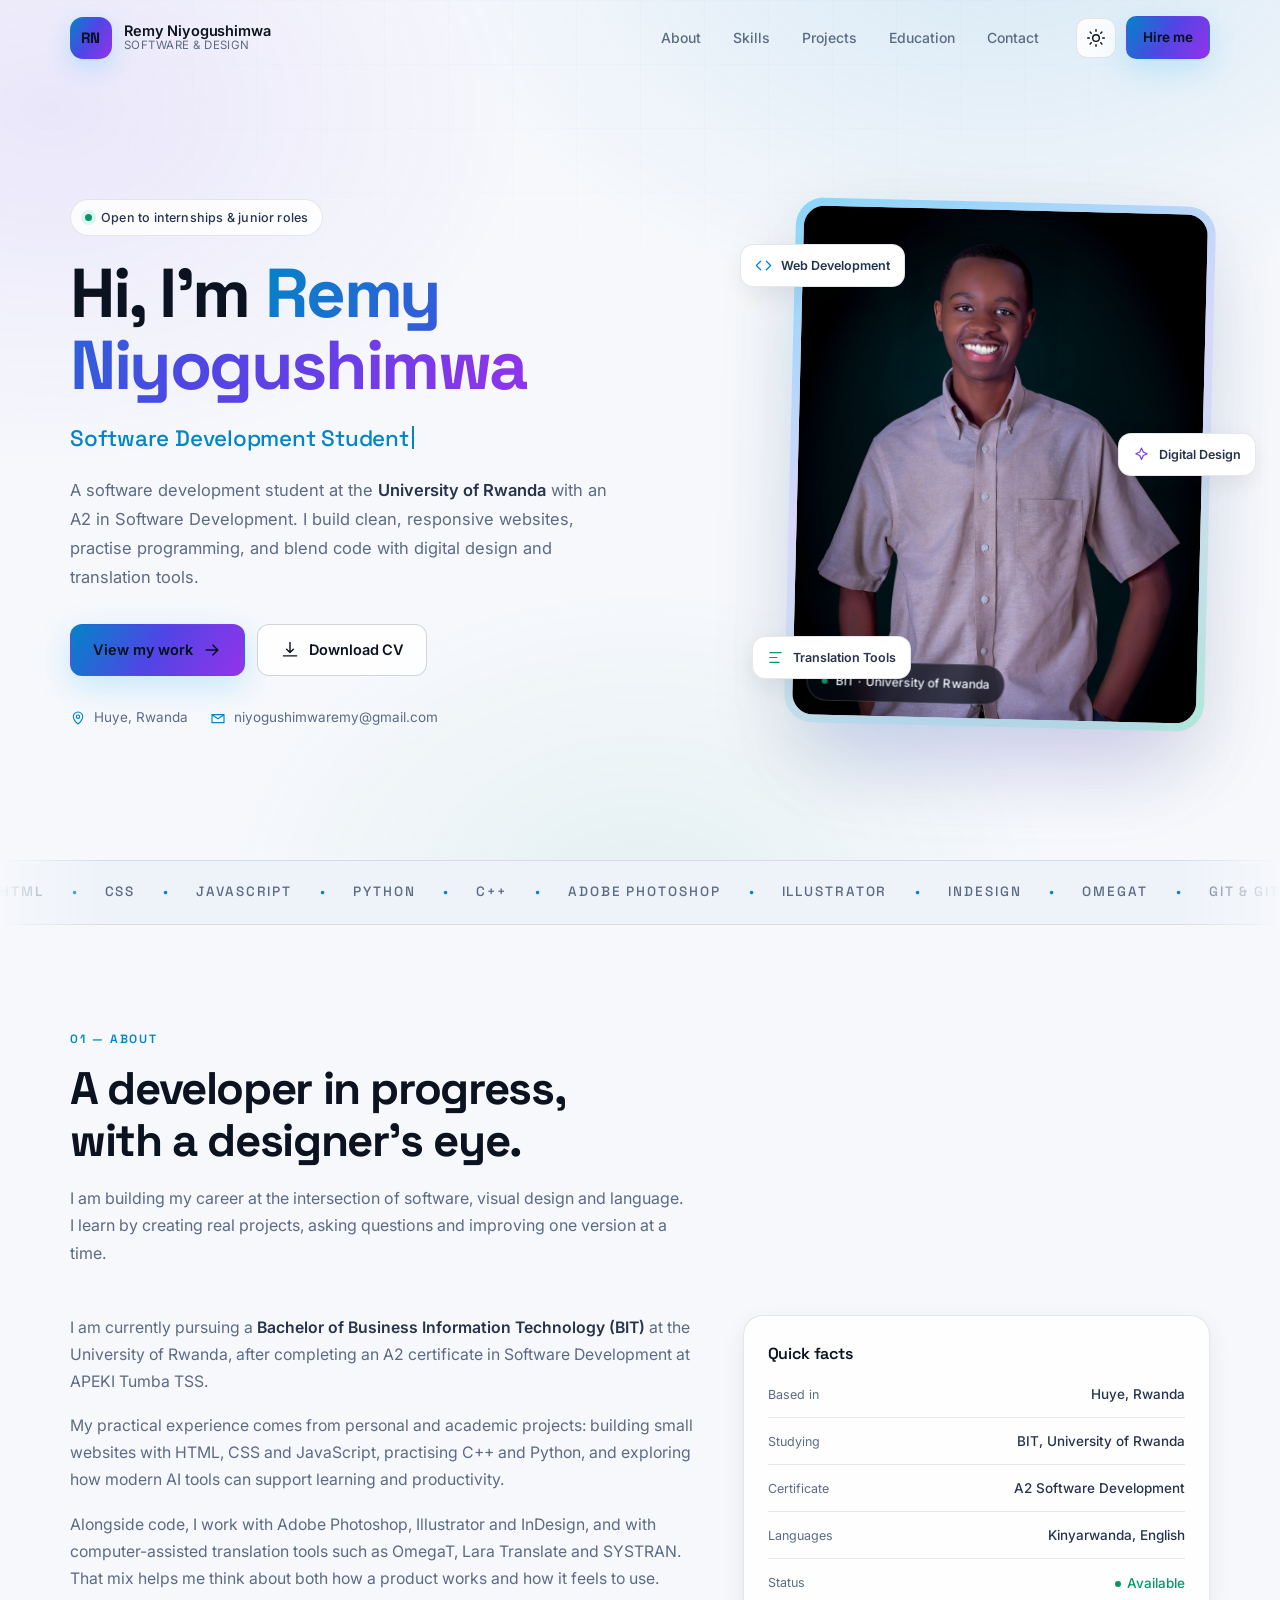
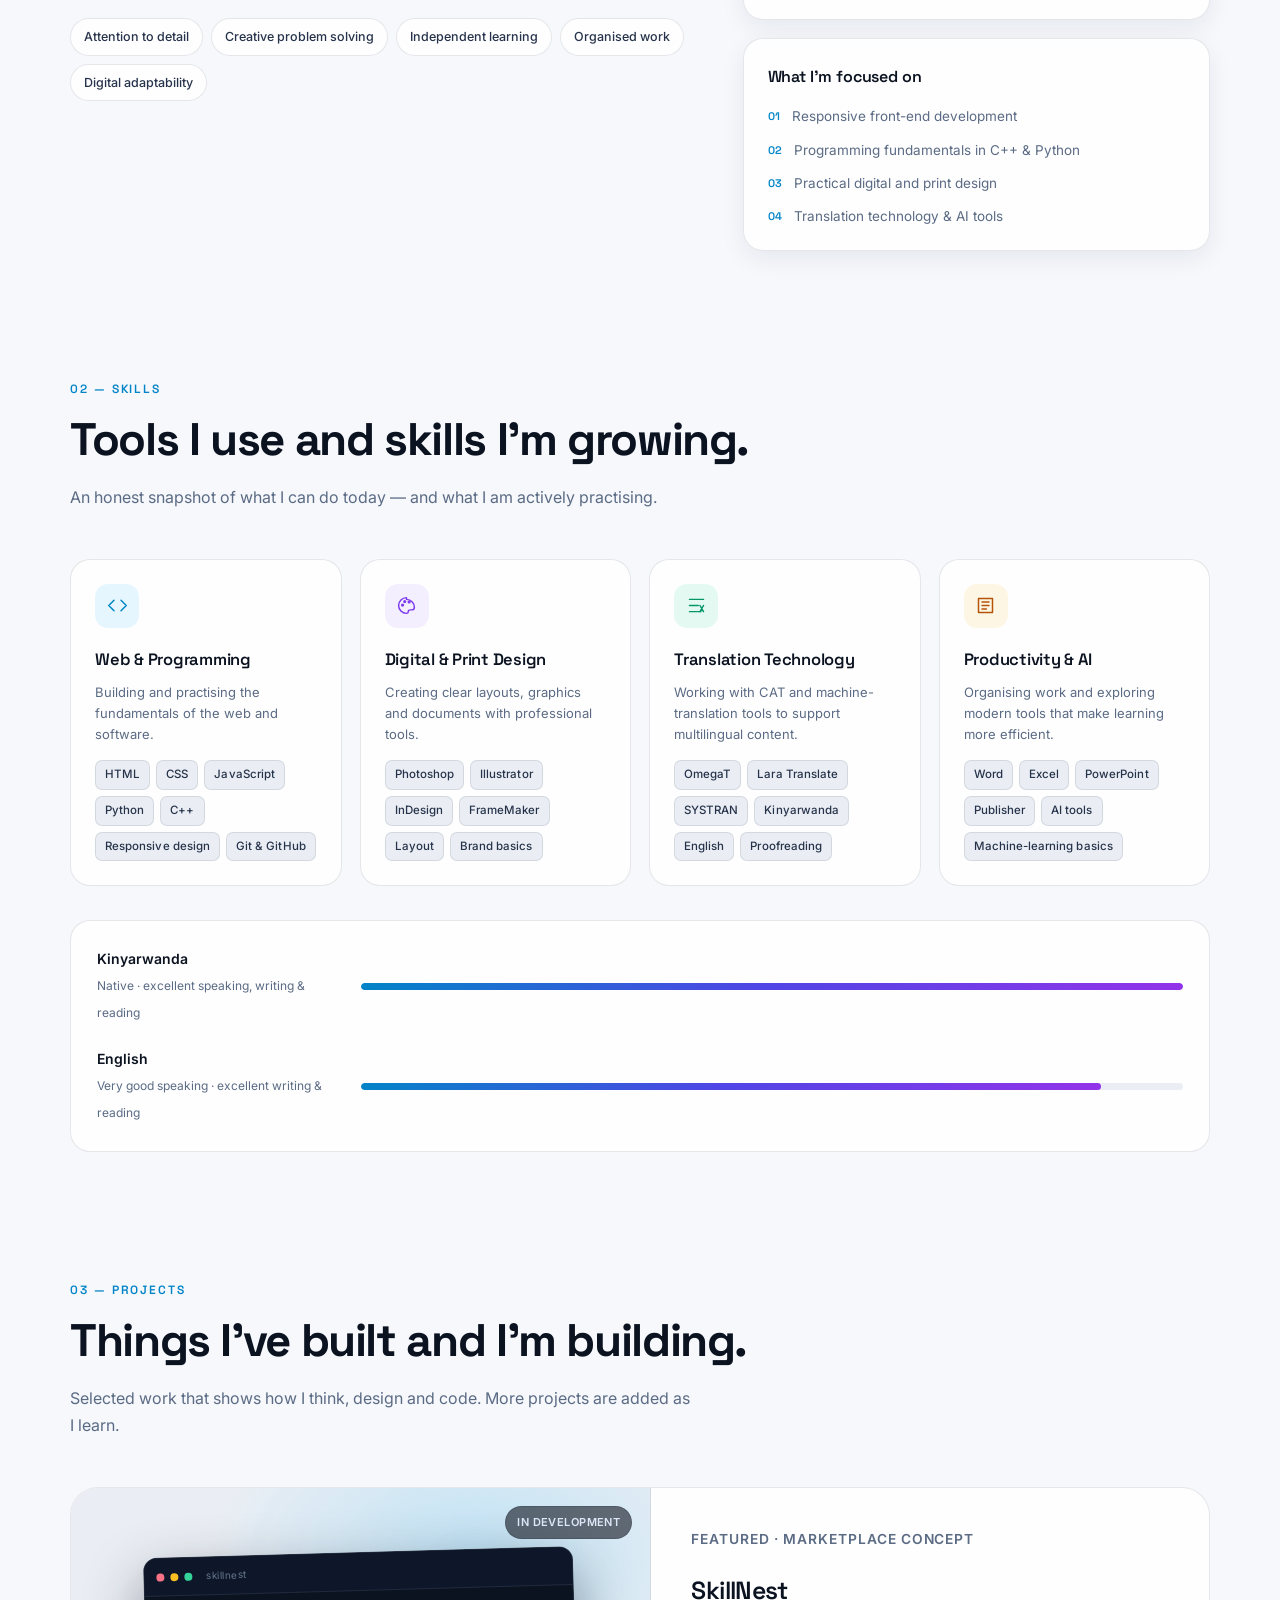
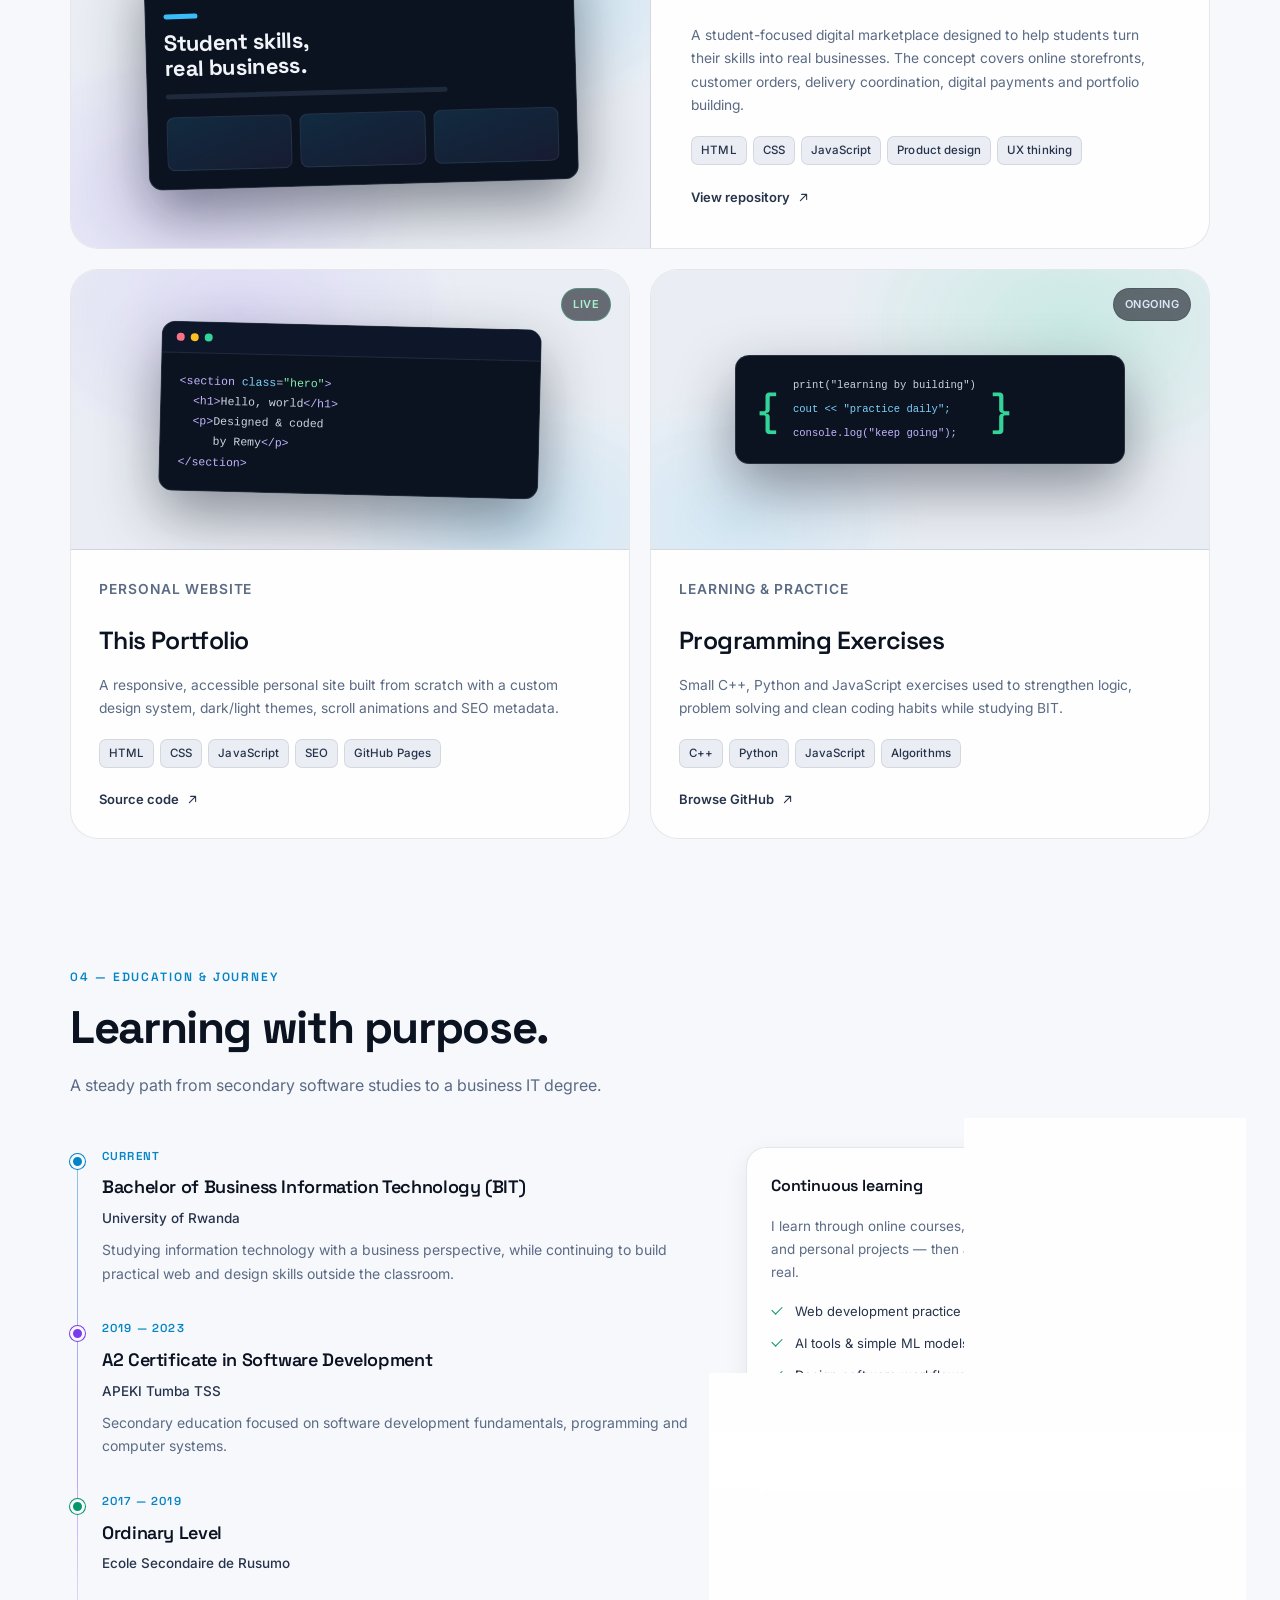
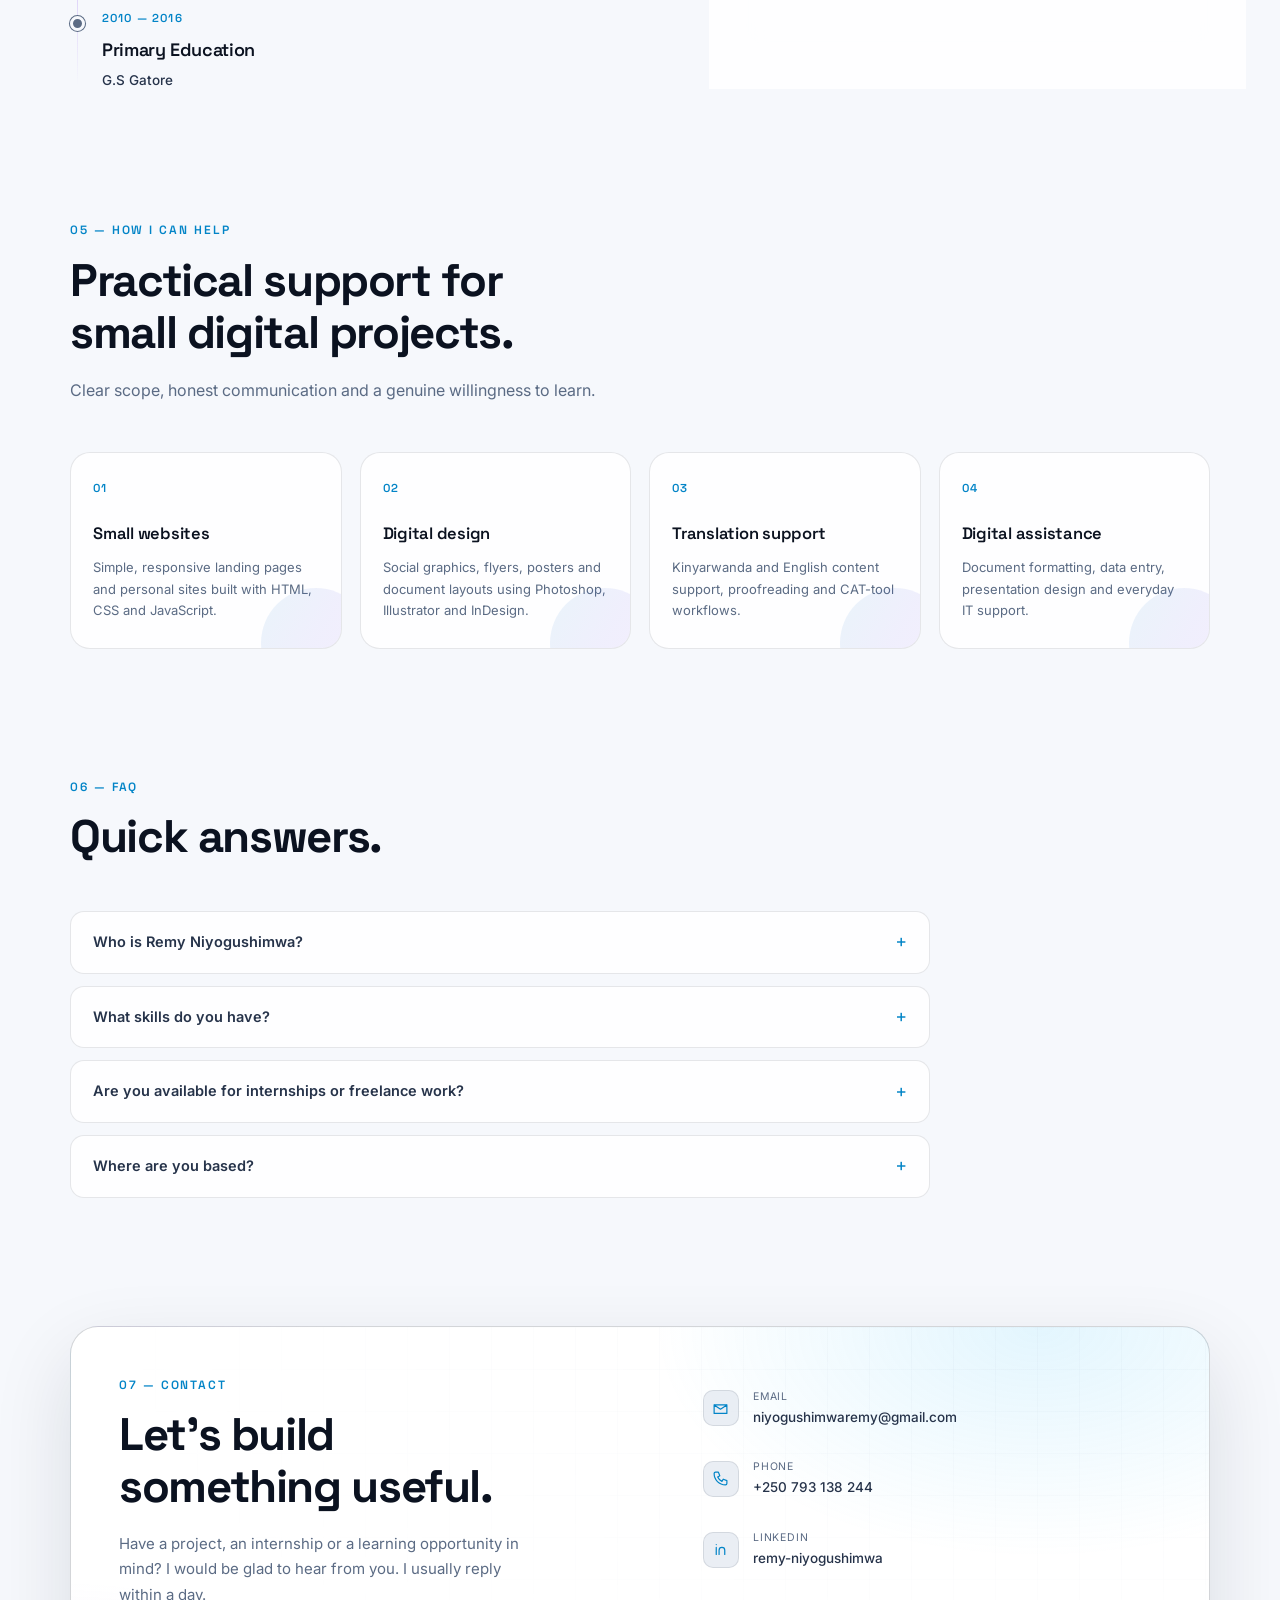
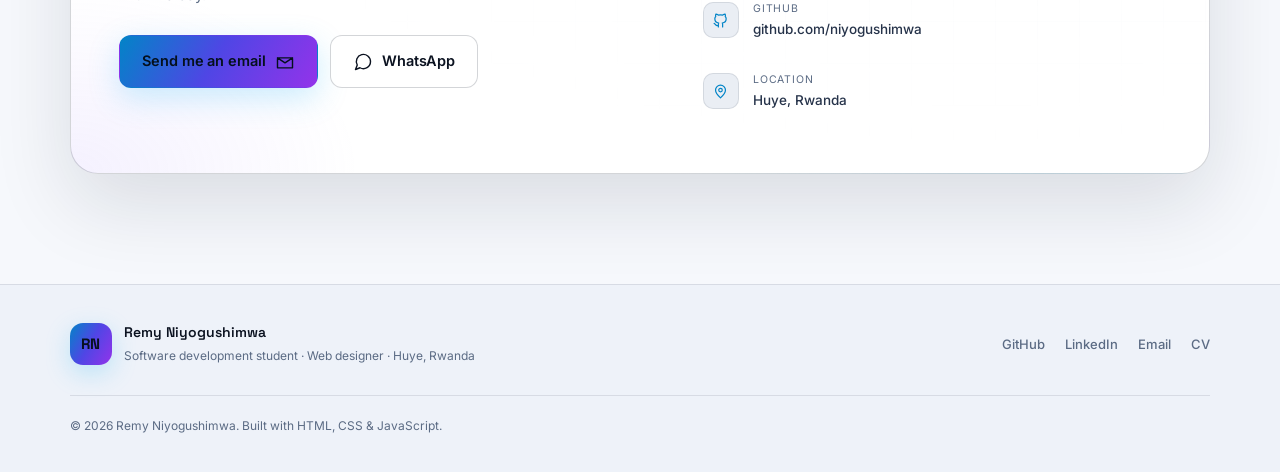
==== commit 3c82b024: "Remove placeholder Search Console meta tag" ====
--- a/index.html
+++ b/index.html
@@ -25,8 +25,7 @@
   <link rel="me" href="https://github.com/niyogushimwa">
   <link rel="me" href="https://www.linkedin.com/in/remy-niyogushimwa-7033a5377">
 
-  <!-- Google Search Console verification: paste Google's meta tag on the line below -->
-  <!-- <meta name="google-site-verification" content="PASTE_CODE_HERE" /> -->
+  <!-- Google Search Console ownership verification -->
 
   <!-- Open Graph -->
   <meta property="og:type" content="website">
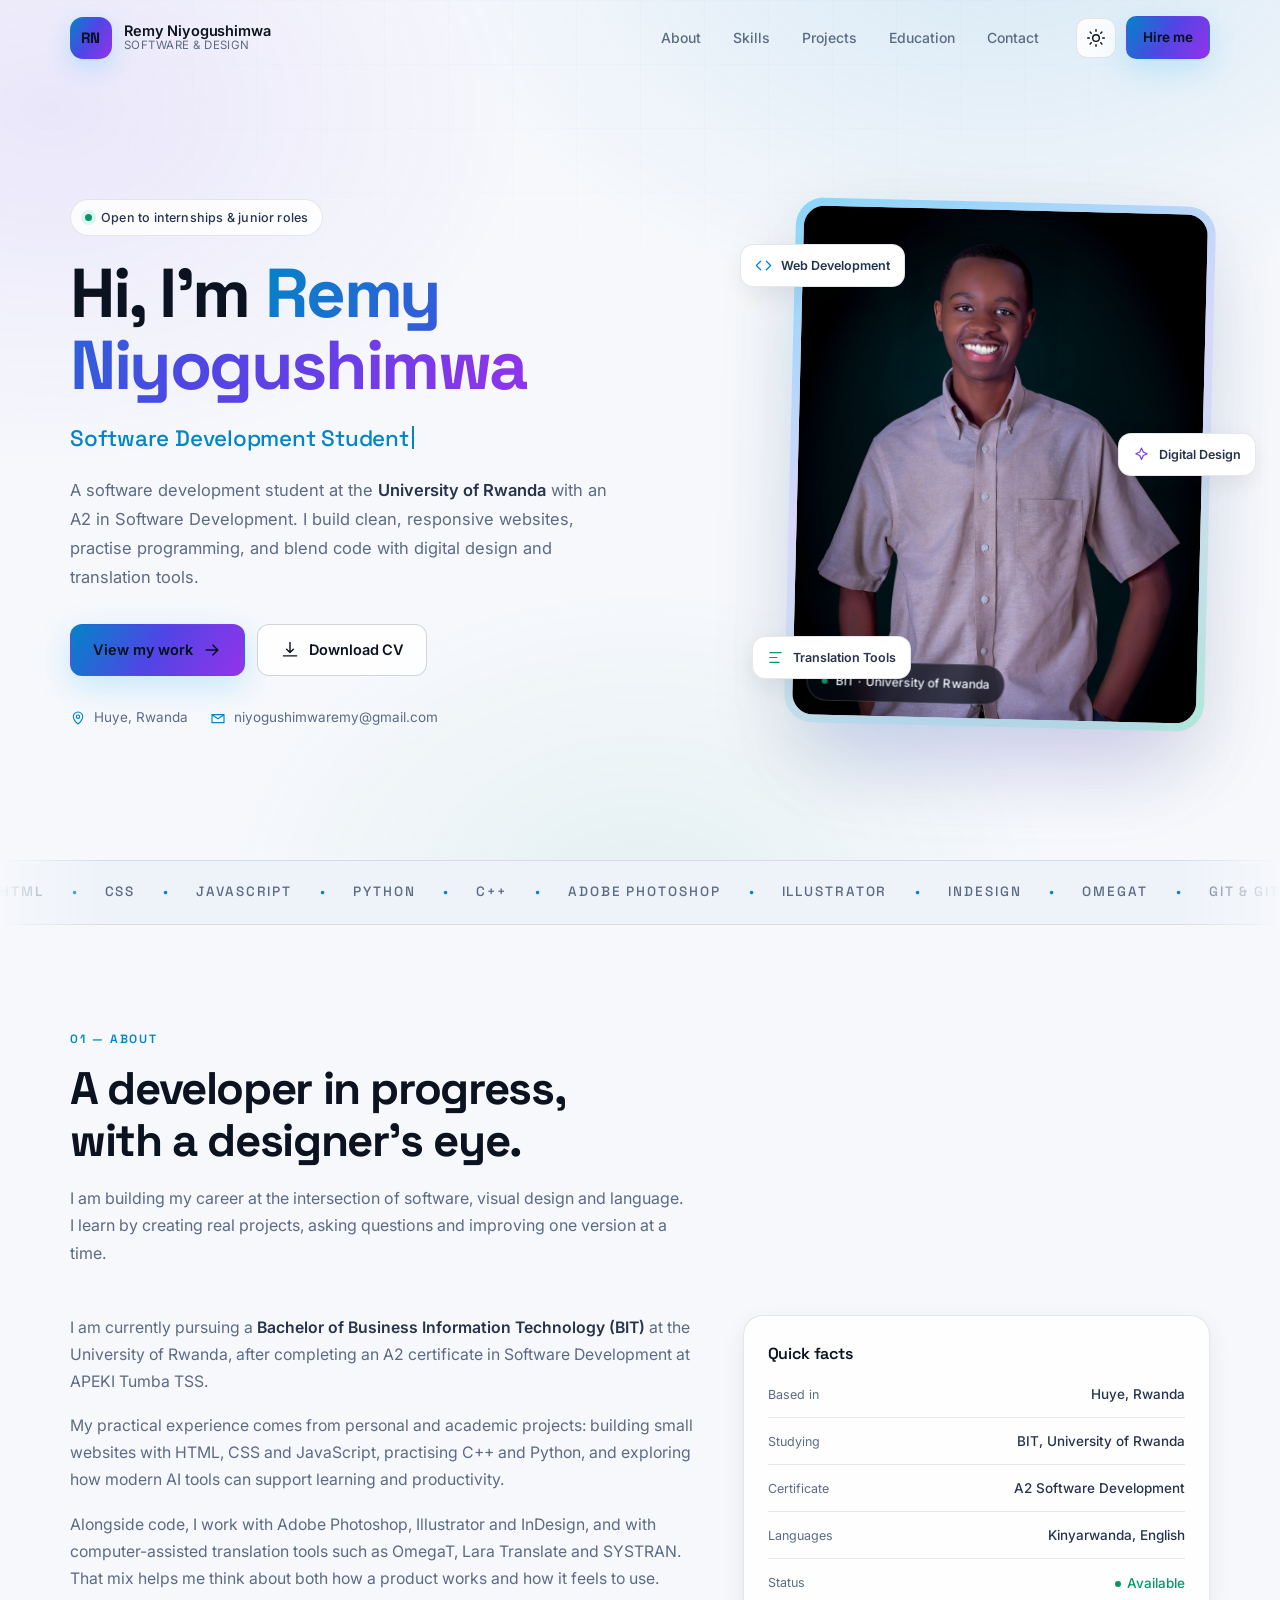
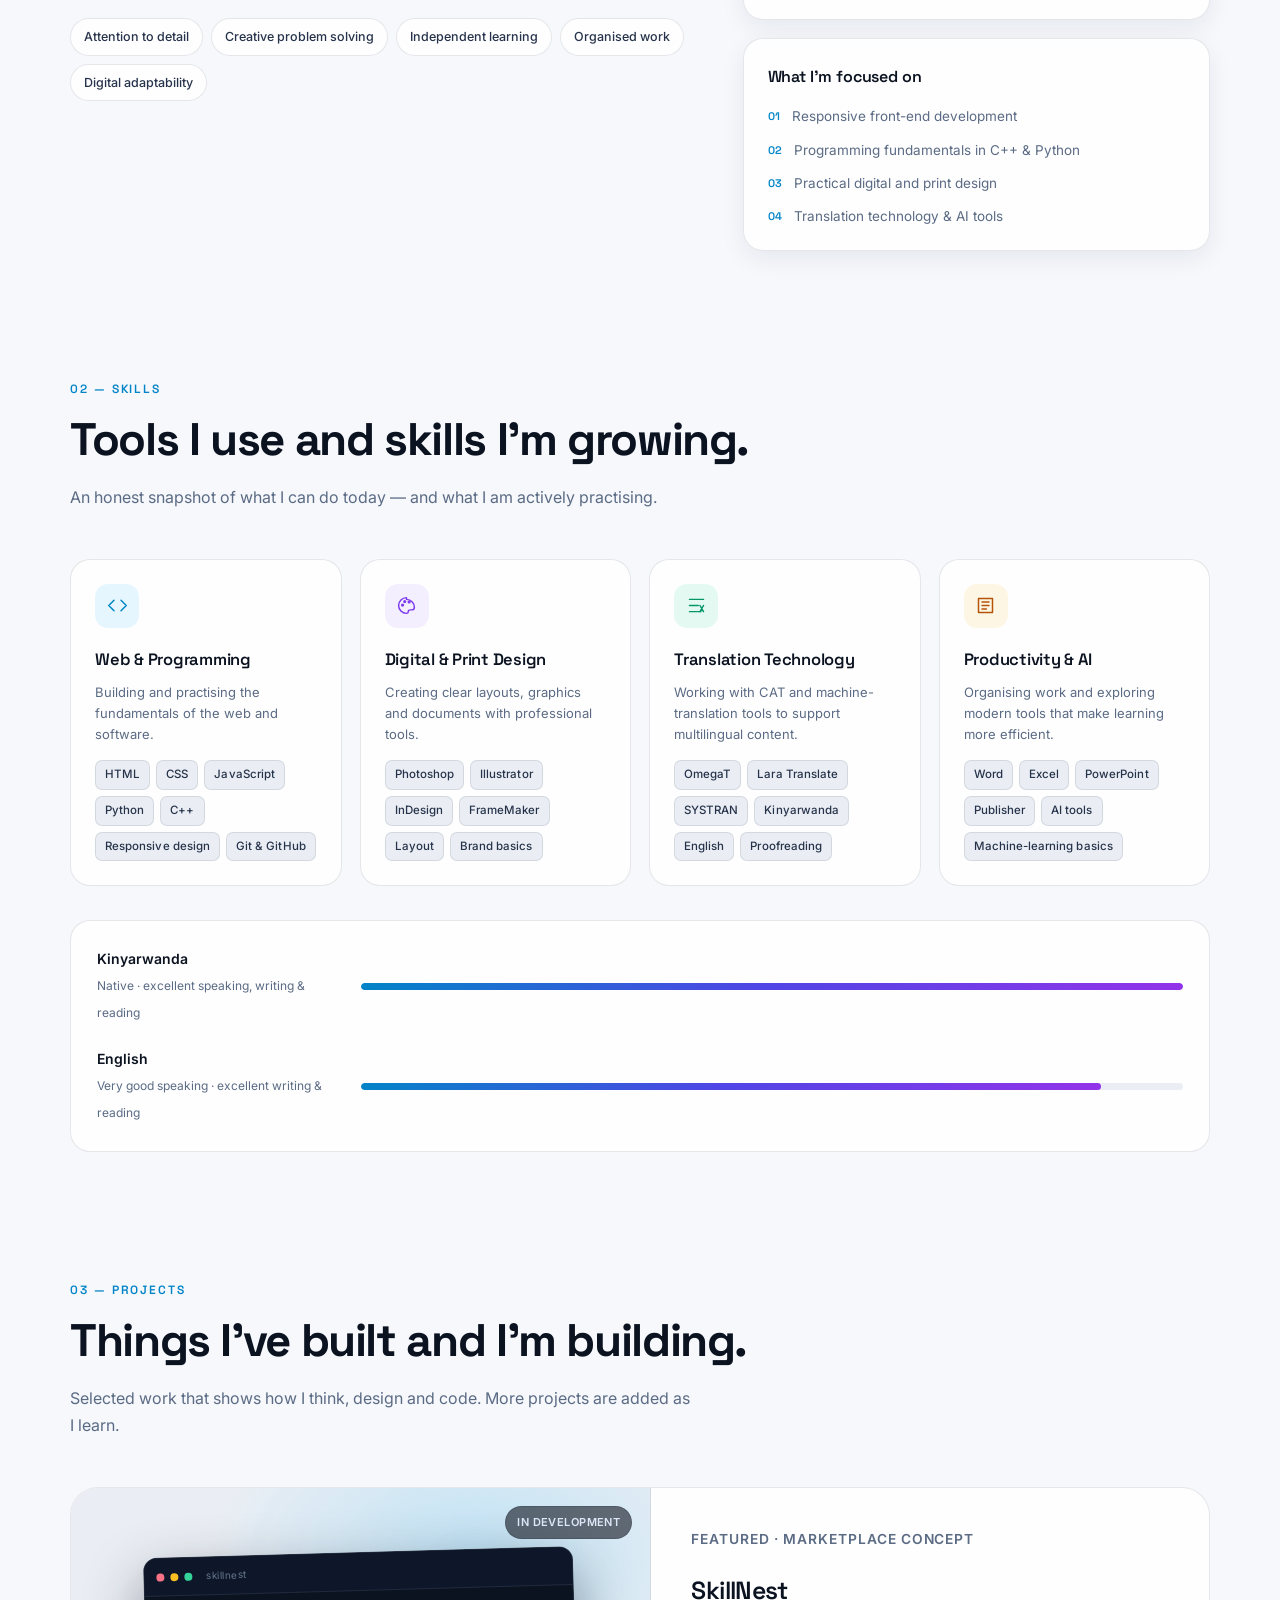
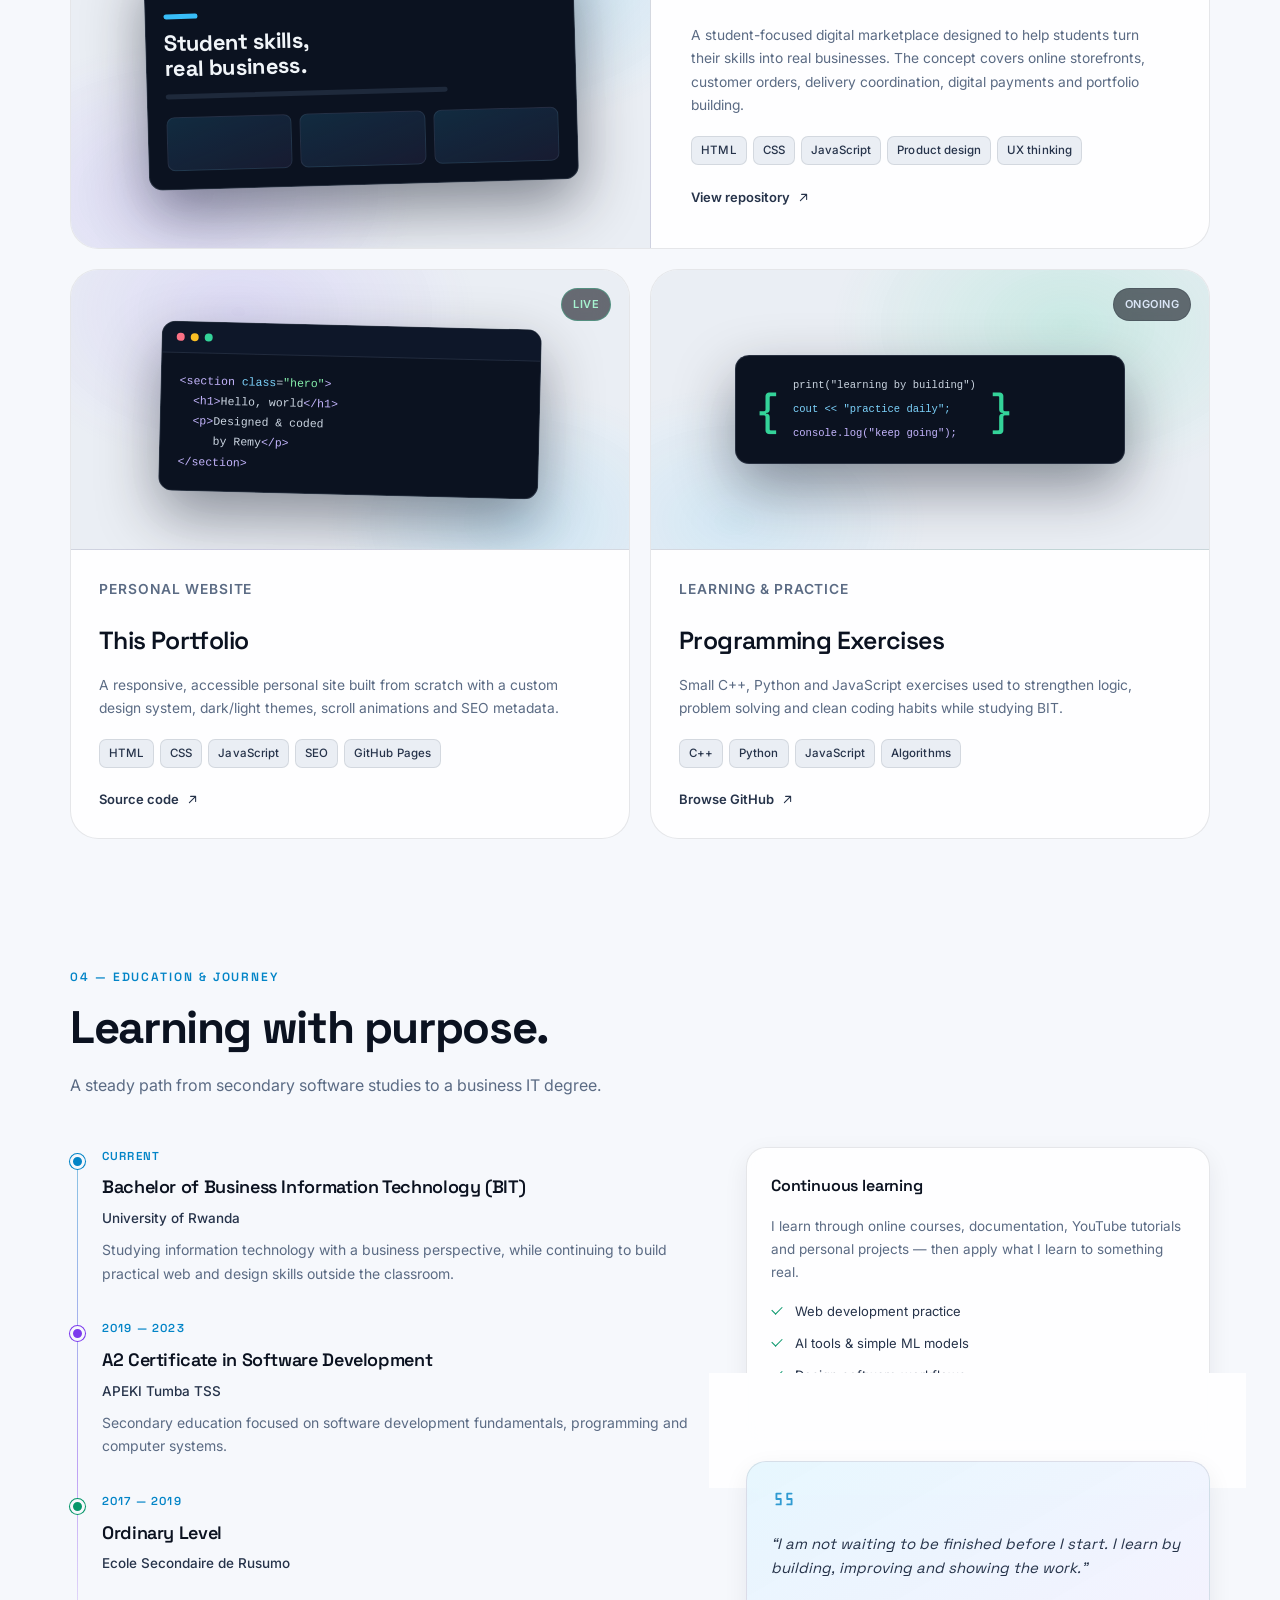
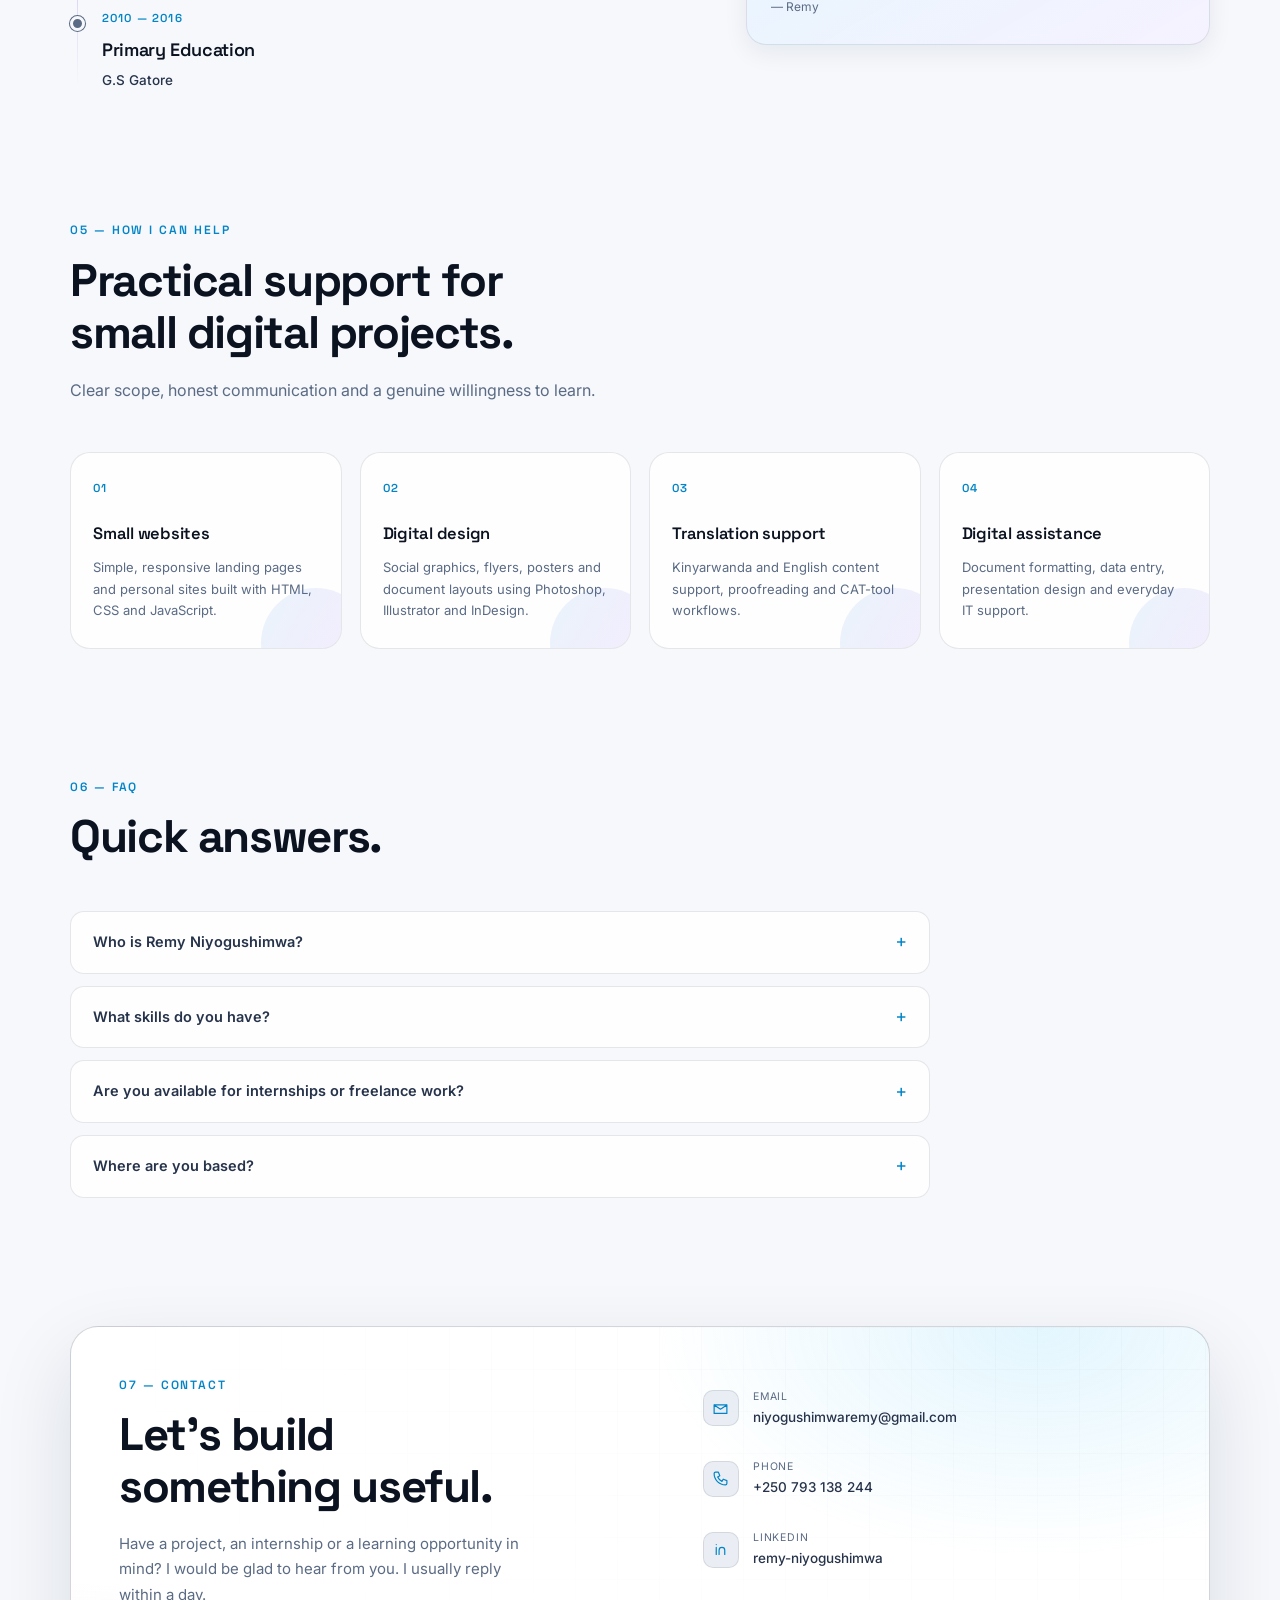
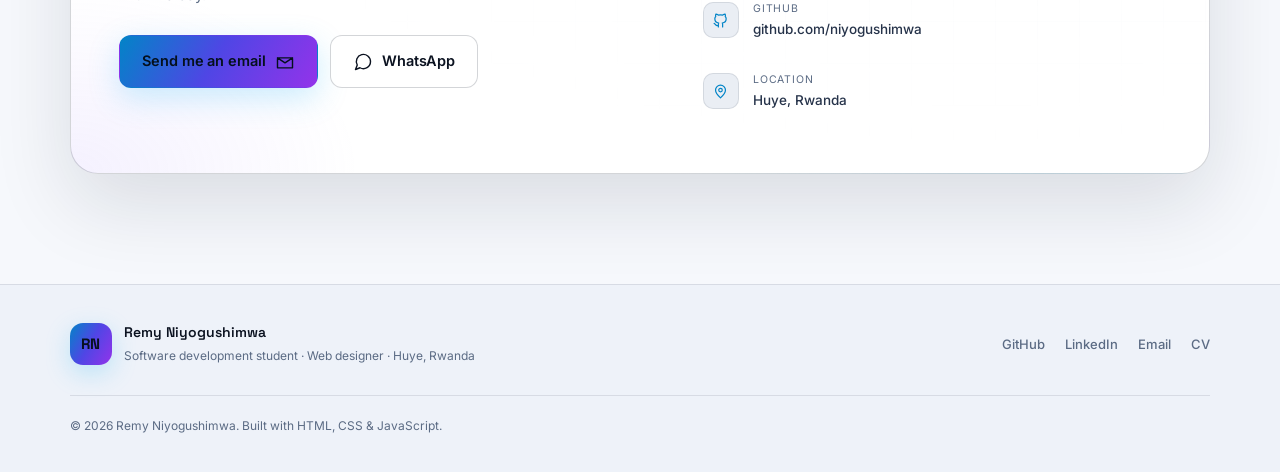
==== commit e3a763c9: "Add Google Search Console verification meta tag" ====
--- a/index.html
+++ b/index.html
@@ -26,6 +26,7 @@
   <link rel="me" href="https://www.linkedin.com/in/remy-niyogushimwa-7033a5377">
 
   <!-- Google Search Console ownership verification -->
+  <meta name="google-site-verification" content="pl96ittZtmdNYjaR08hGqZLiU6eq4MB6IABBXGhQU2s">
 
   <!-- Open Graph -->
   <meta property="og:type" content="website">
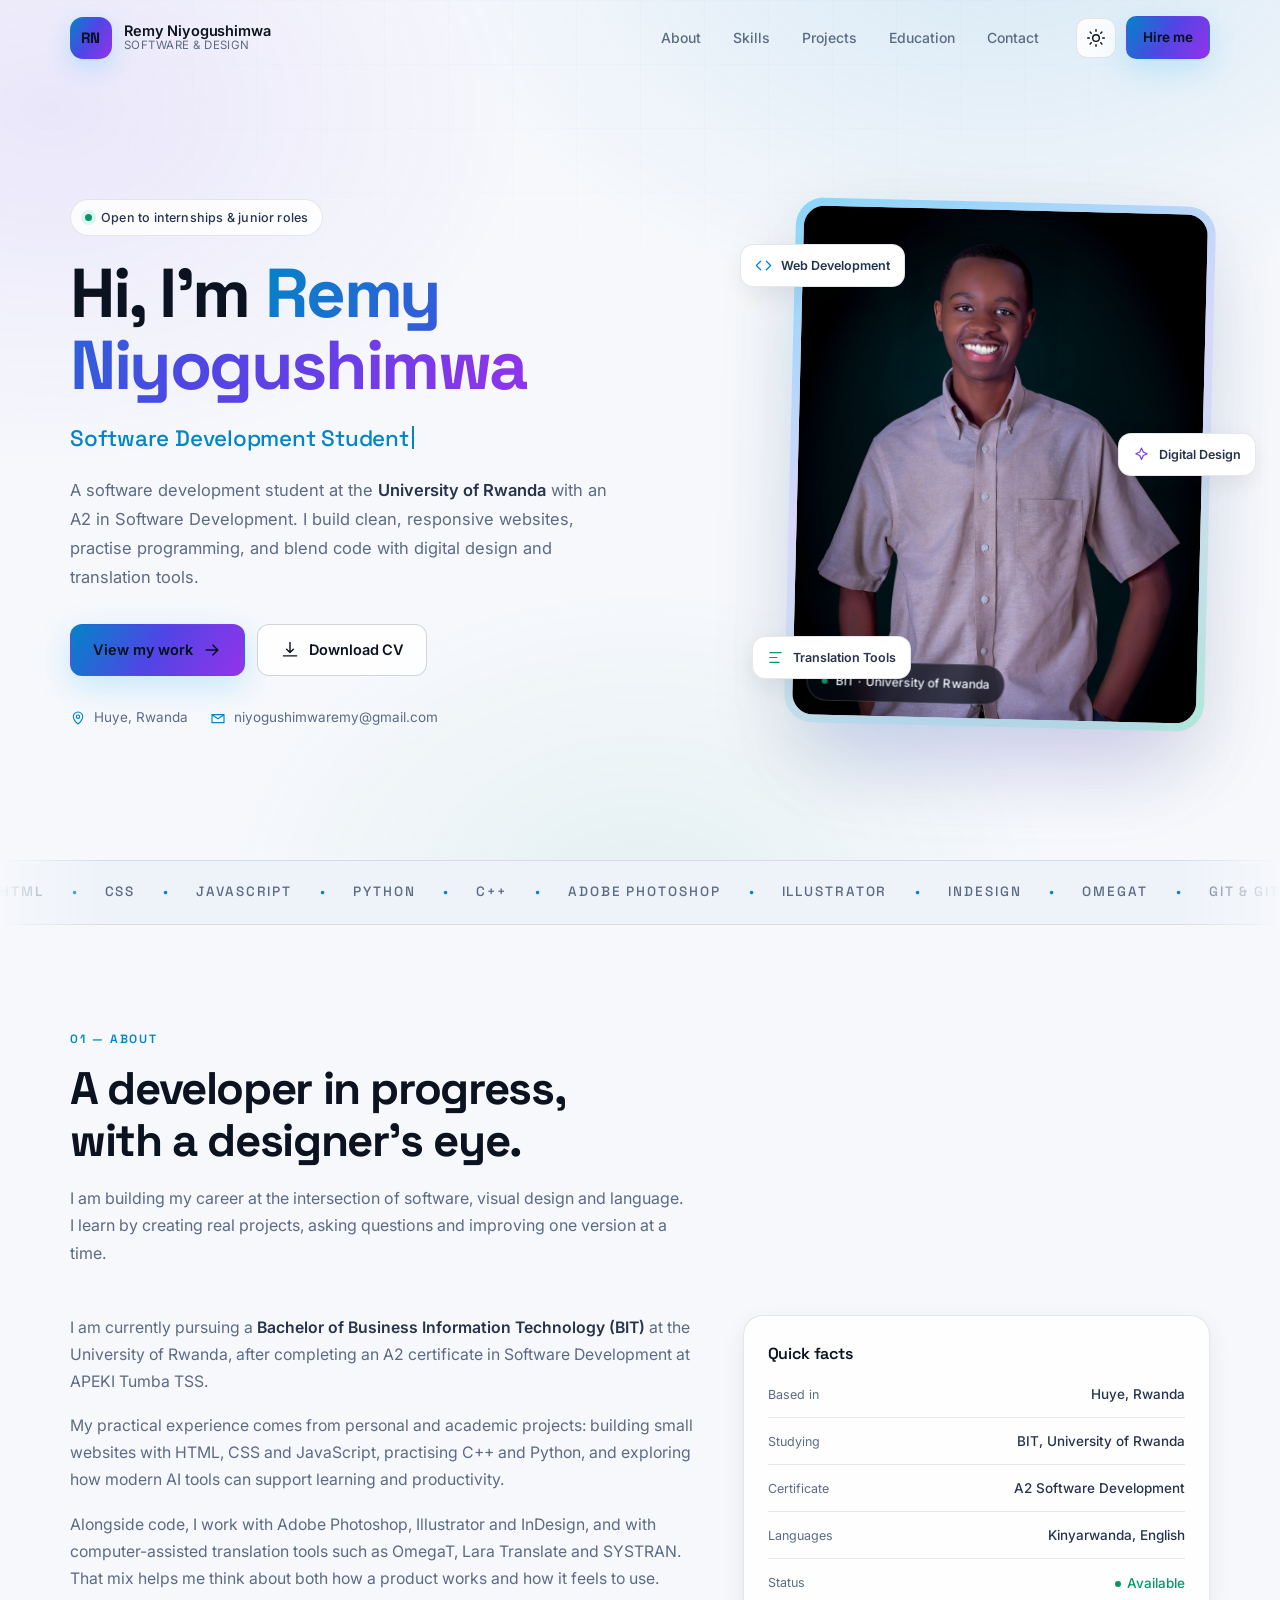
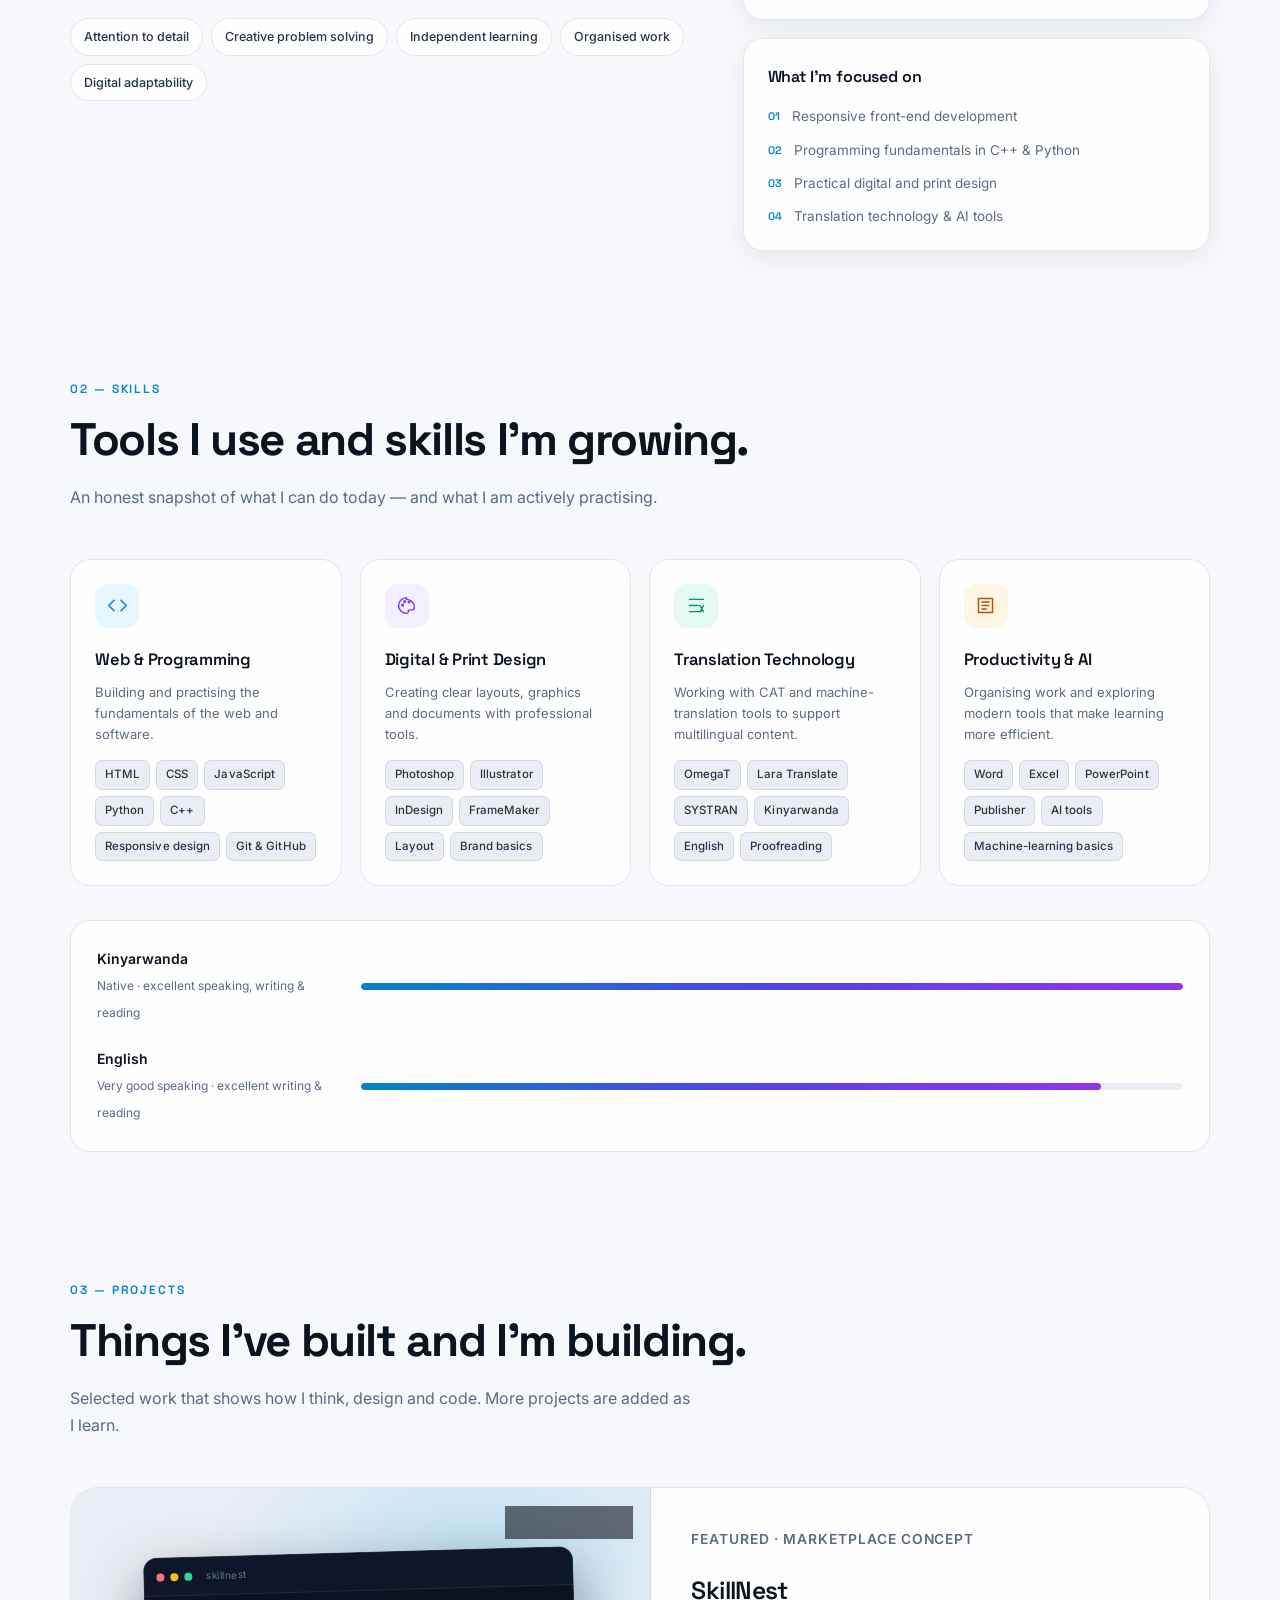
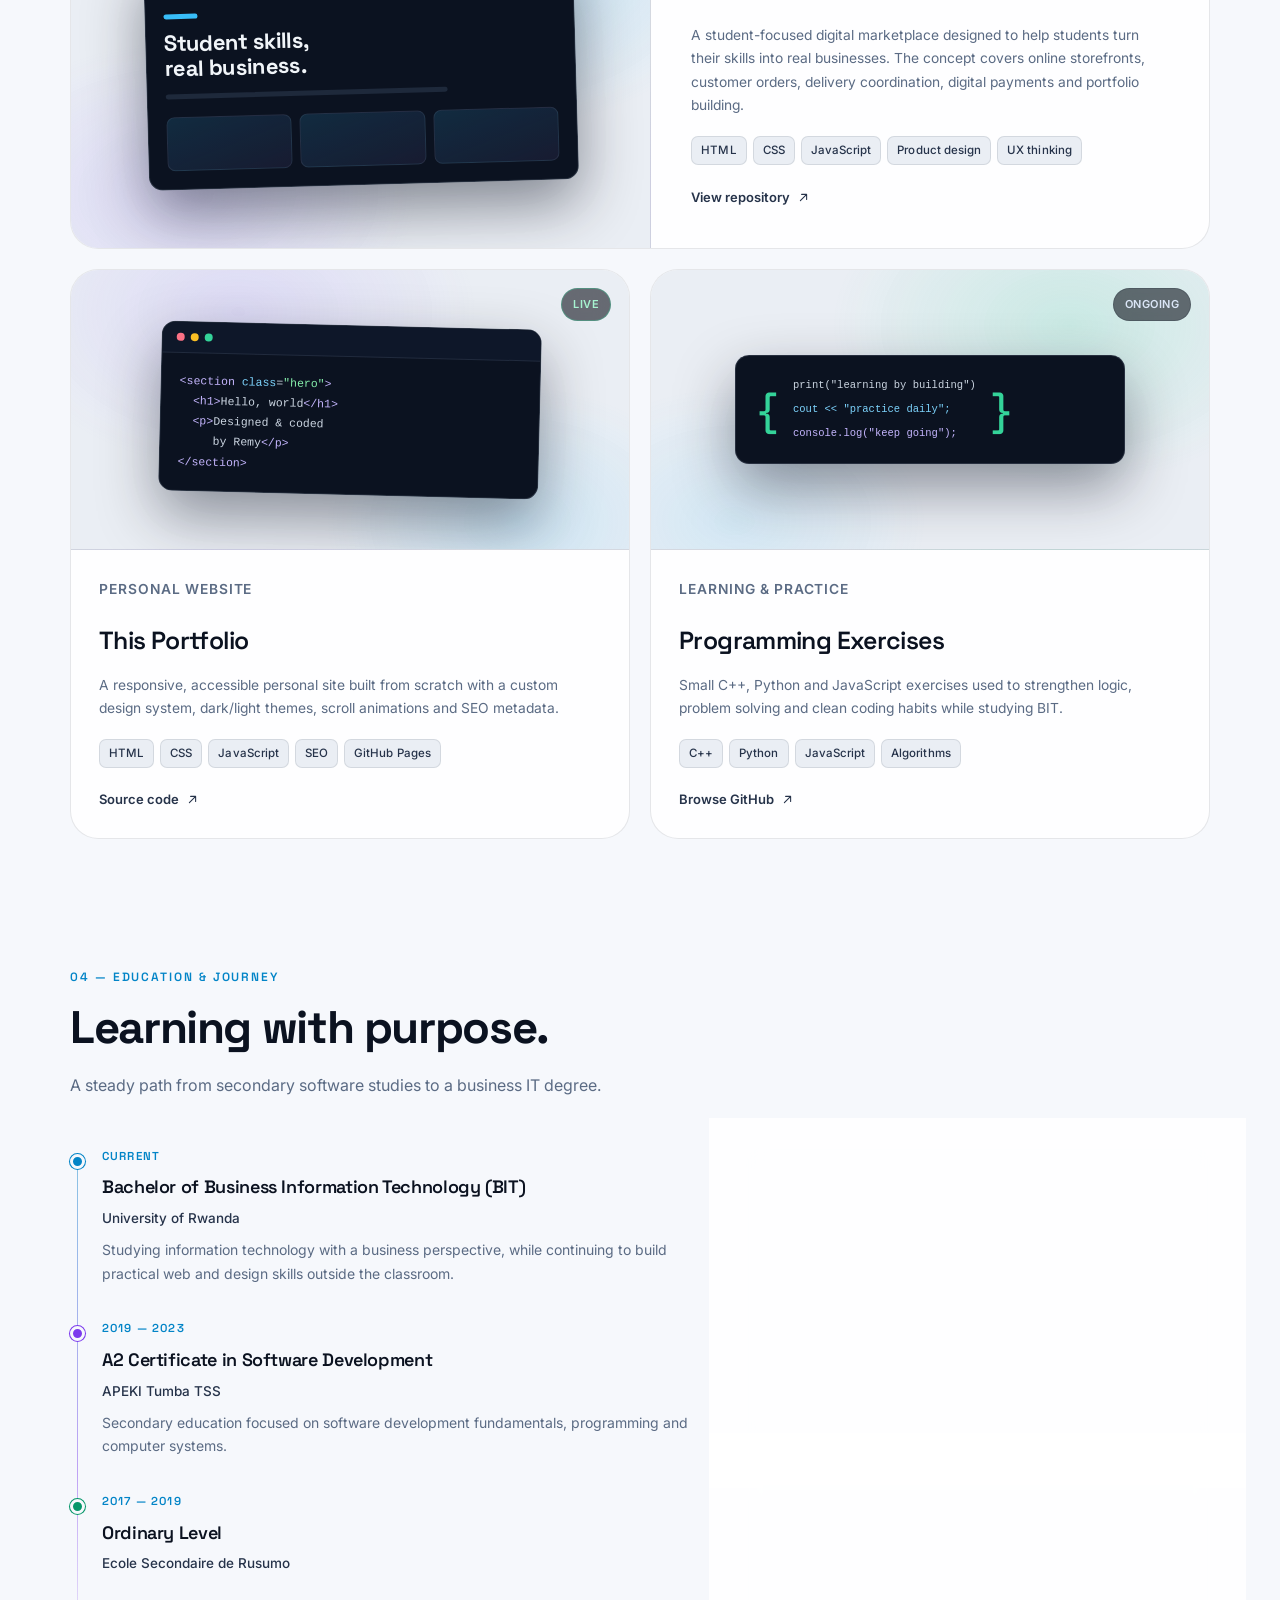
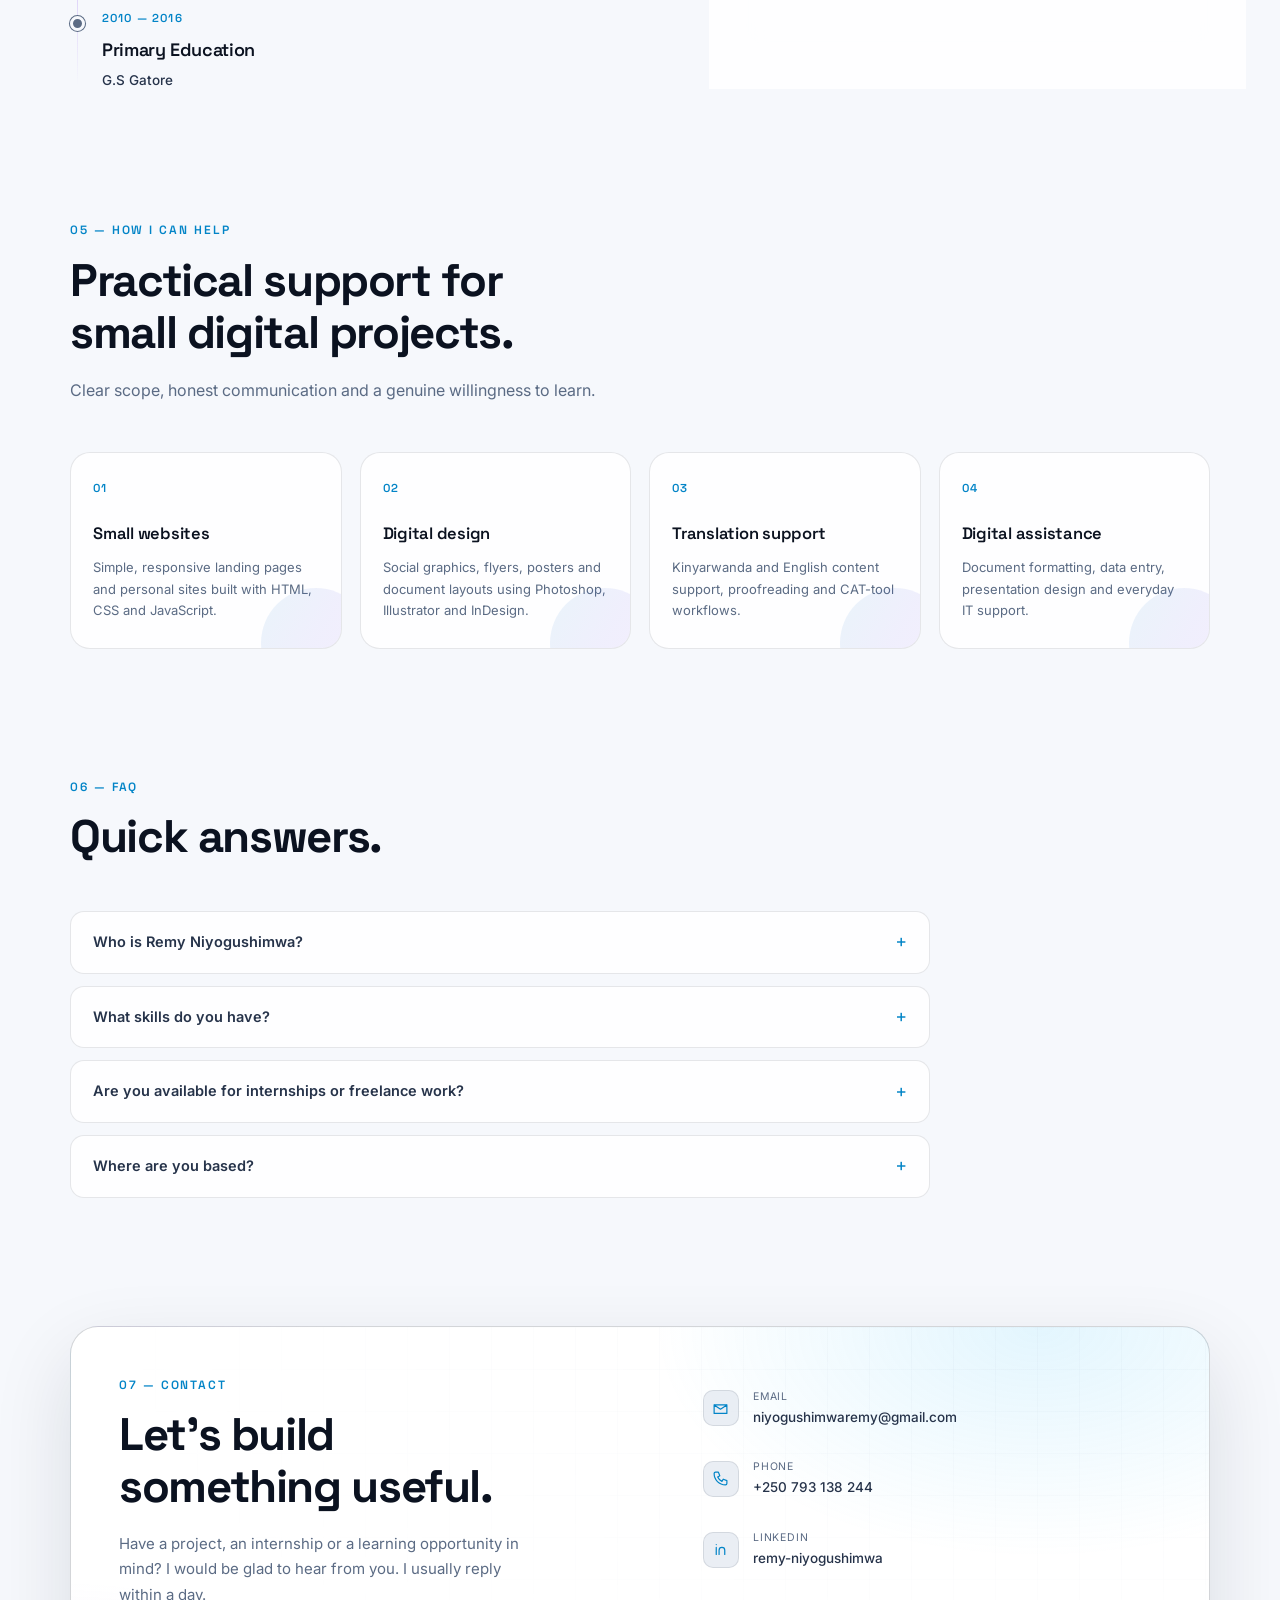
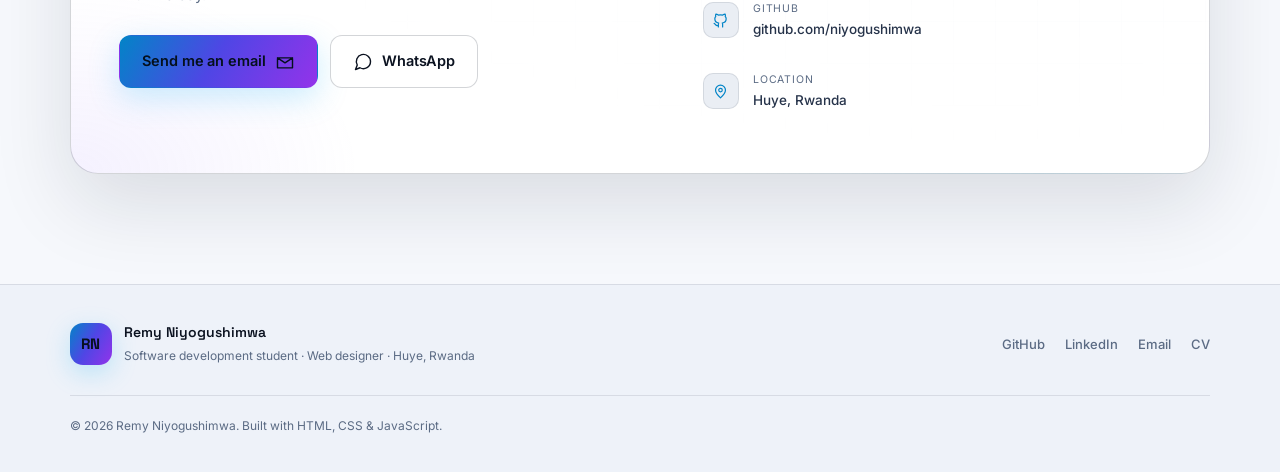
==== commit d15f38b1: "Tighten title and meta description for search results" ====
--- a/index.html
+++ b/index.html
@@ -16,8 +16,8 @@
     })();
   </script>
 
-  <title>Remy Niyogushimwa | Software Development Student &amp; Web Designer in Rwanda</title>
-  <meta name="description" content="Remy Niyogushimwa is a BIT student at the University of Rwanda and an A2 Software Development graduate. He builds responsive websites, practices C++, Python and JavaScript, and works with Adobe design and translation tools. Based in Huye, Rwanda.">
+  <title>Remy Niyogushimwa | Web Developer &amp; Designer in Rwanda</title>
+  <meta name="description" content="Software development student in Huye, Rwanda. I build responsive websites with HTML, CSS and JavaScript, and design with Adobe tools.">
   <meta name="keywords" content="Remy Niyogushimwa, software development student Rwanda, web designer Huye, BIT University of Rwanda, junior web developer Rwanda, HTML CSS JavaScript, Adobe design, Kinyarwanda translation, portfolio">
   <meta name="author" content="Remy Niyogushimwa">
   <meta name="robots" content="index, follow, max-image-preview:large">
@@ -31,7 +31,7 @@
   <!-- Open Graph -->
   <meta property="og:type" content="website">
   <meta property="og:site_name" content="Remy Niyogushimwa Portfolio">
-  <meta property="og:title" content="Remy Niyogushimwa | Software Development Student &amp; Web Designer">
+  <meta property="og:title" content="Remy Niyogushimwa | Web Developer &amp; Designer in Rwanda">
   <meta property="og:description" content="BIT student and A2 Software Development graduate from Huye, Rwanda. Responsive websites, digital design, programming practice and translation tools.">
   <meta property="og:url" content="https://remyportfolio.vercel.app/">
   <meta property="og:image" content="https://remyportfolio.vercel.app/assets/img/og-cover.jpg">
@@ -42,7 +42,7 @@
 
   <!-- Twitter / X -->
   <meta name="twitter:card" content="summary_large_image">
-  <meta name="twitter:title" content="Remy Niyogushimwa | Software Development Student &amp; Web Designer">
+  <meta name="twitter:title" content="Remy Niyogushimwa | Web Developer &amp; Designer in Rwanda">
   <meta name="twitter:description" content="BIT student and A2 Software Development graduate from Huye, Rwanda. Websites, design and translation tools.">
   <meta name="twitter:image" content="https://remyportfolio.vercel.app/assets/img/og-cover.jpg">
 
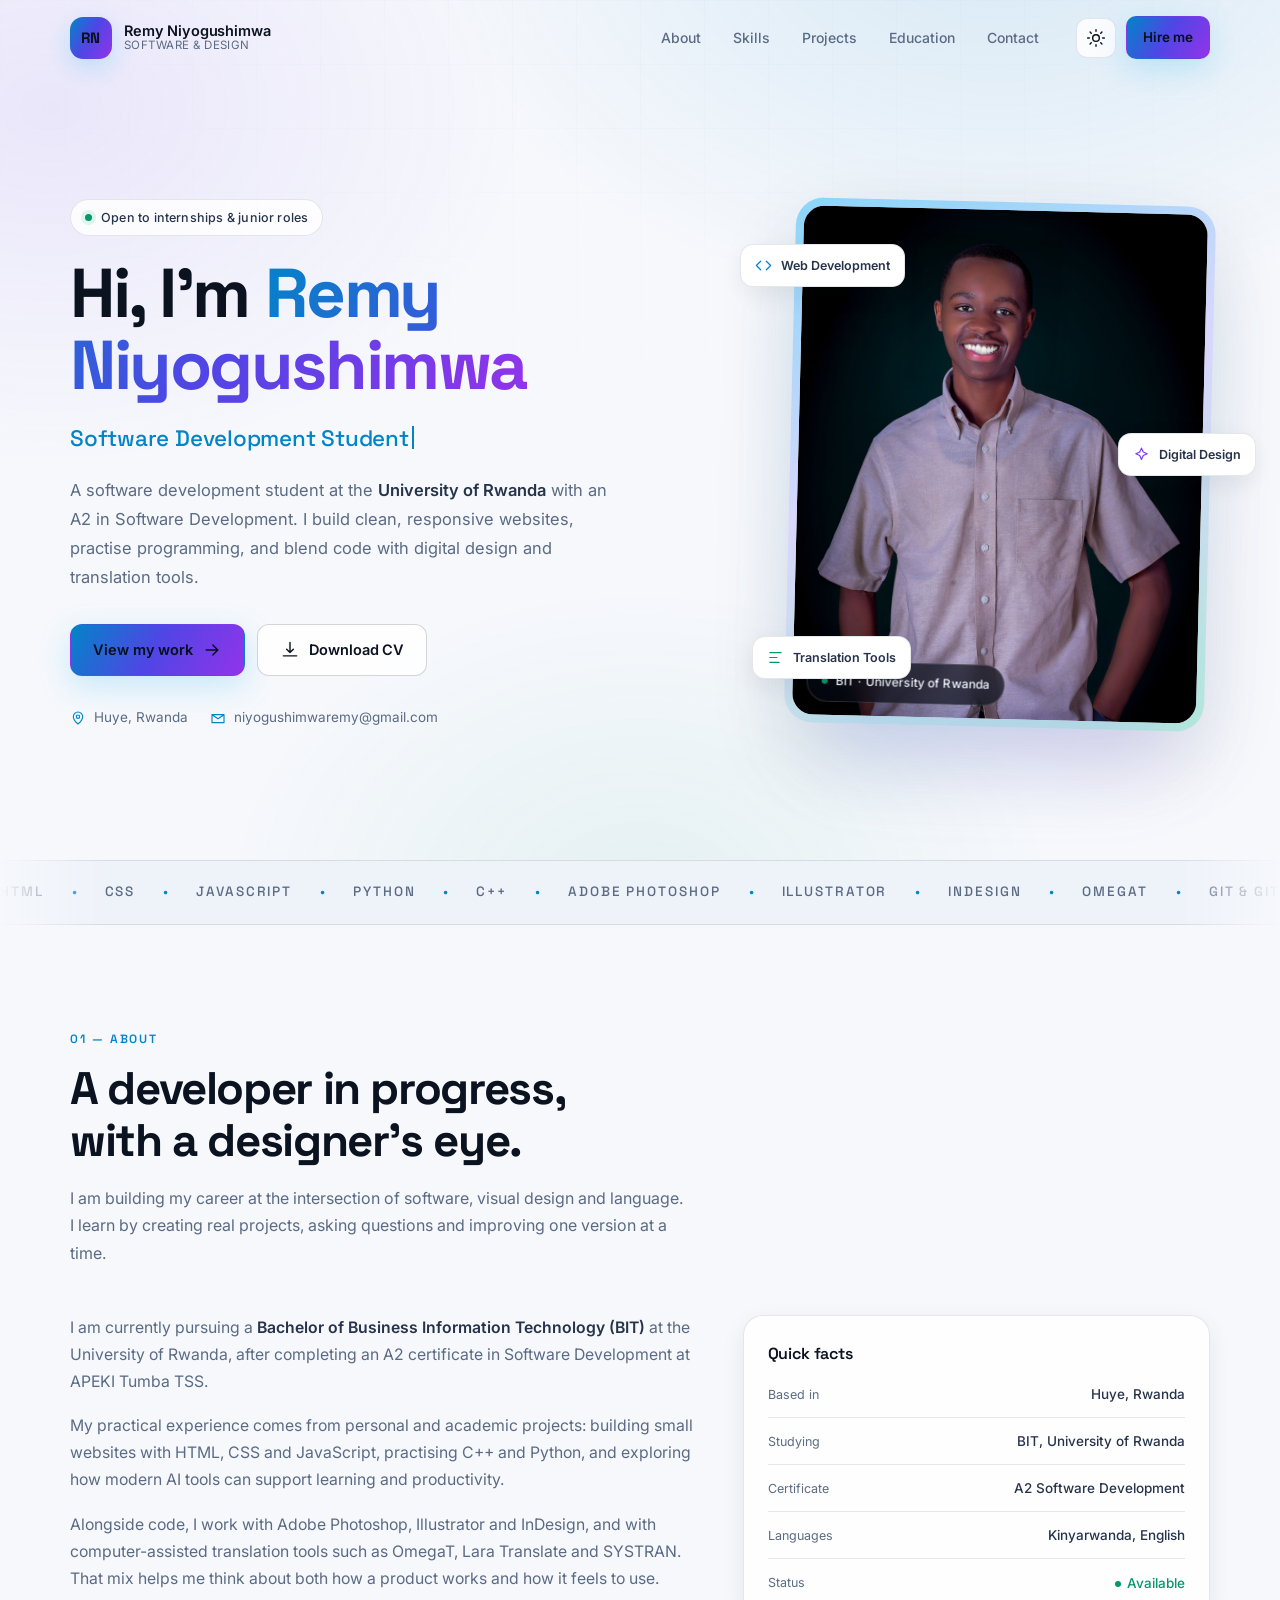
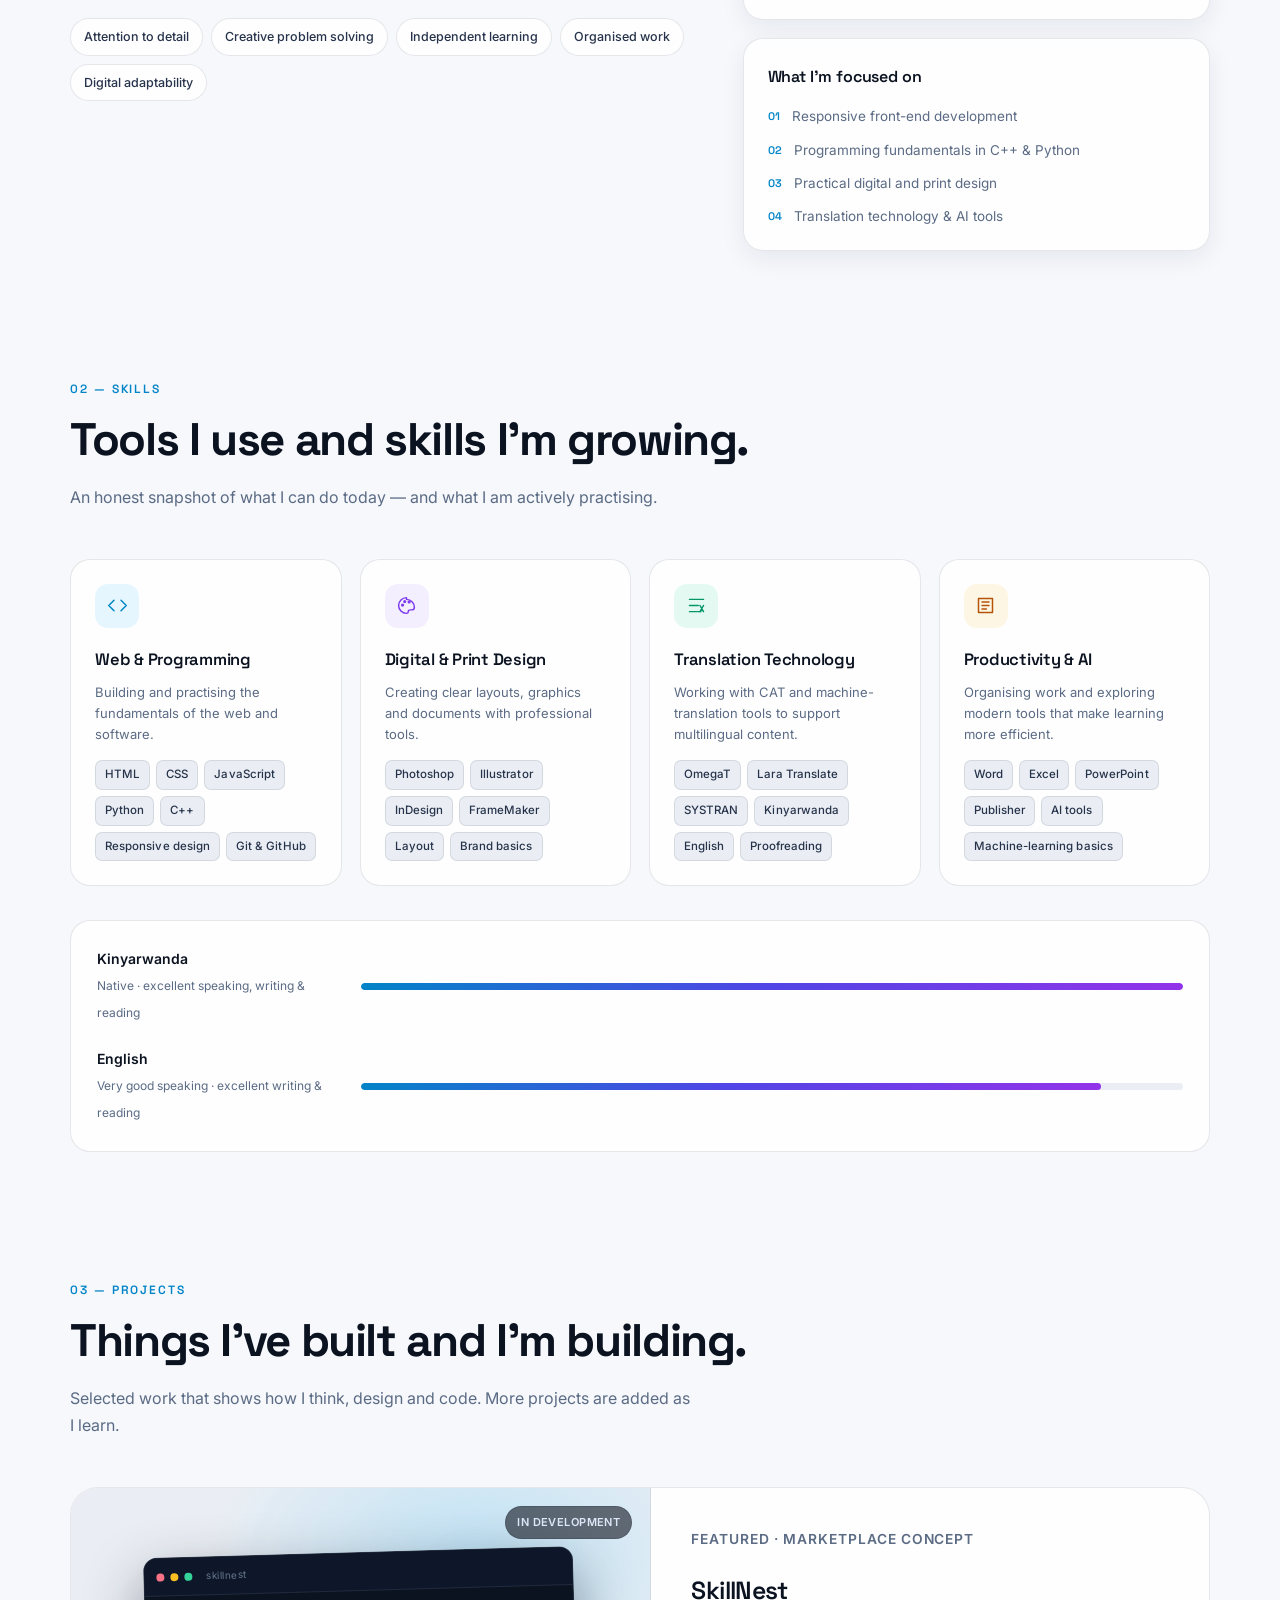
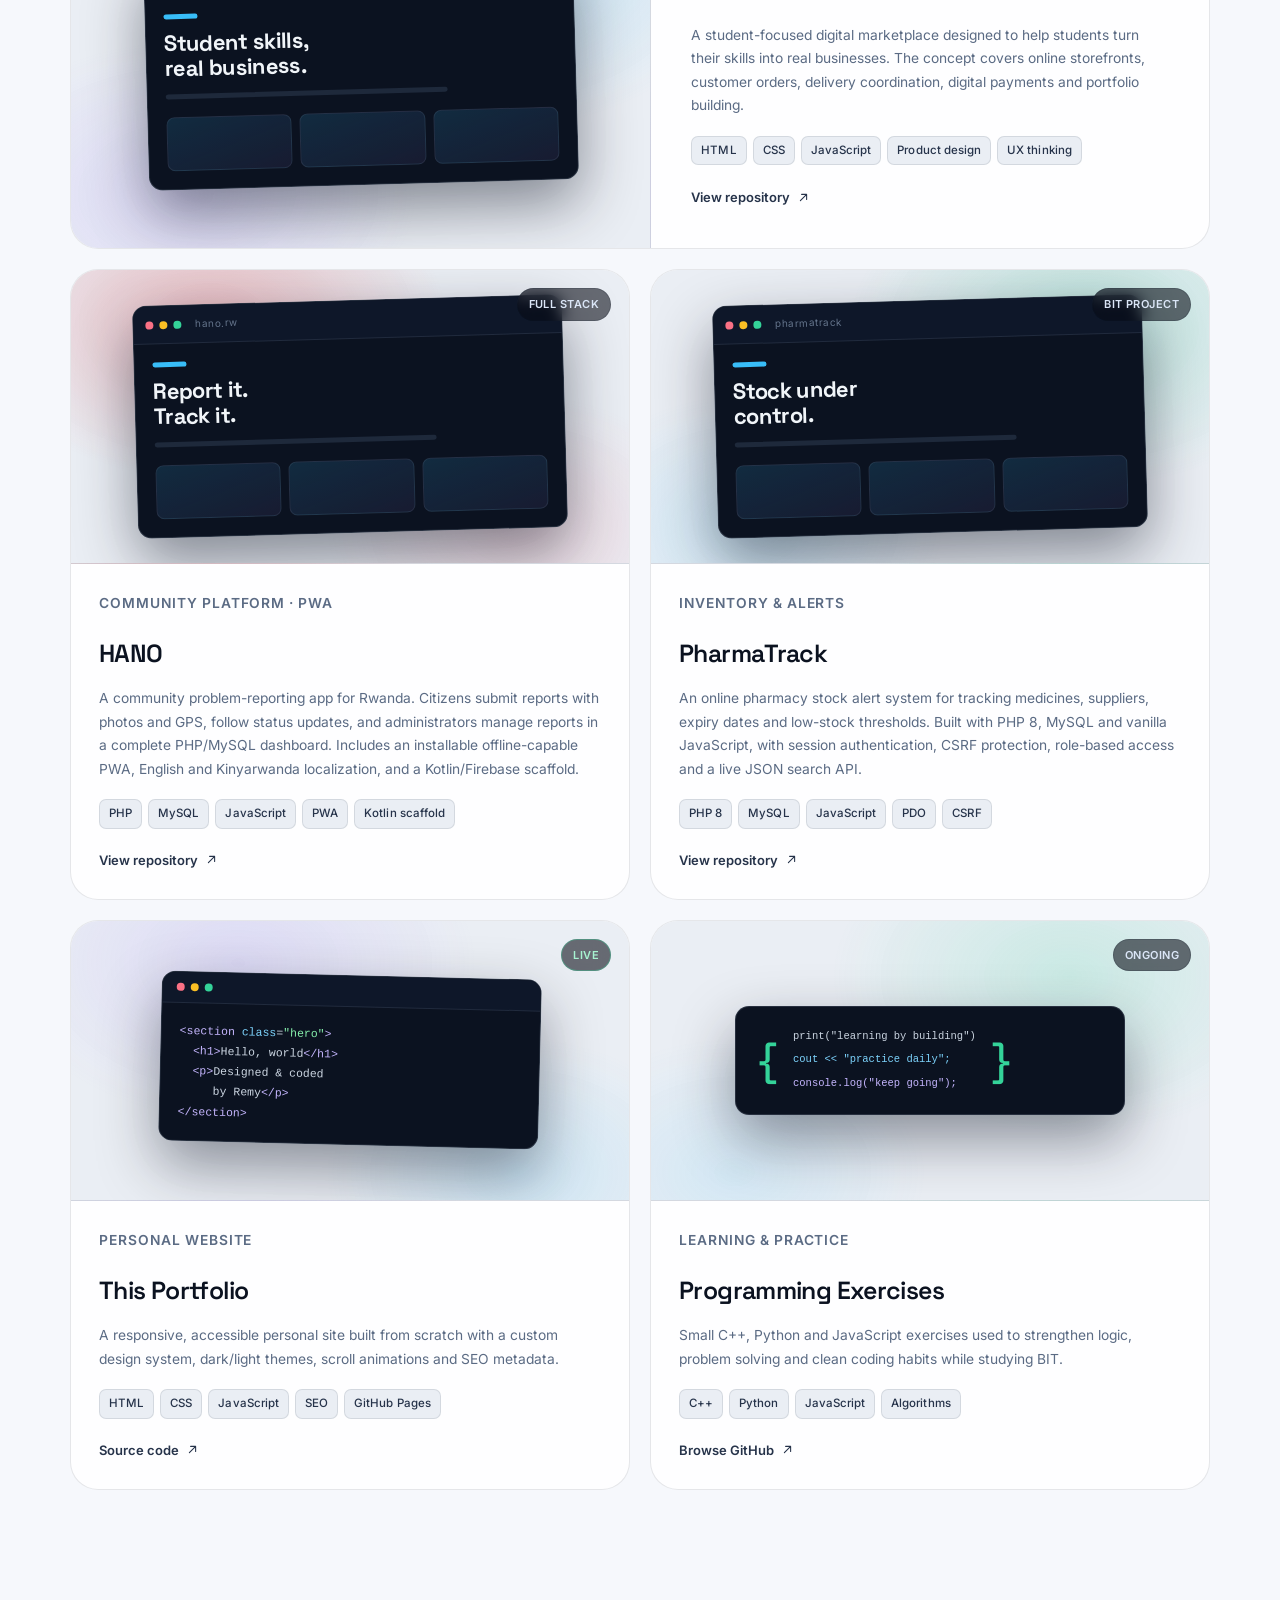
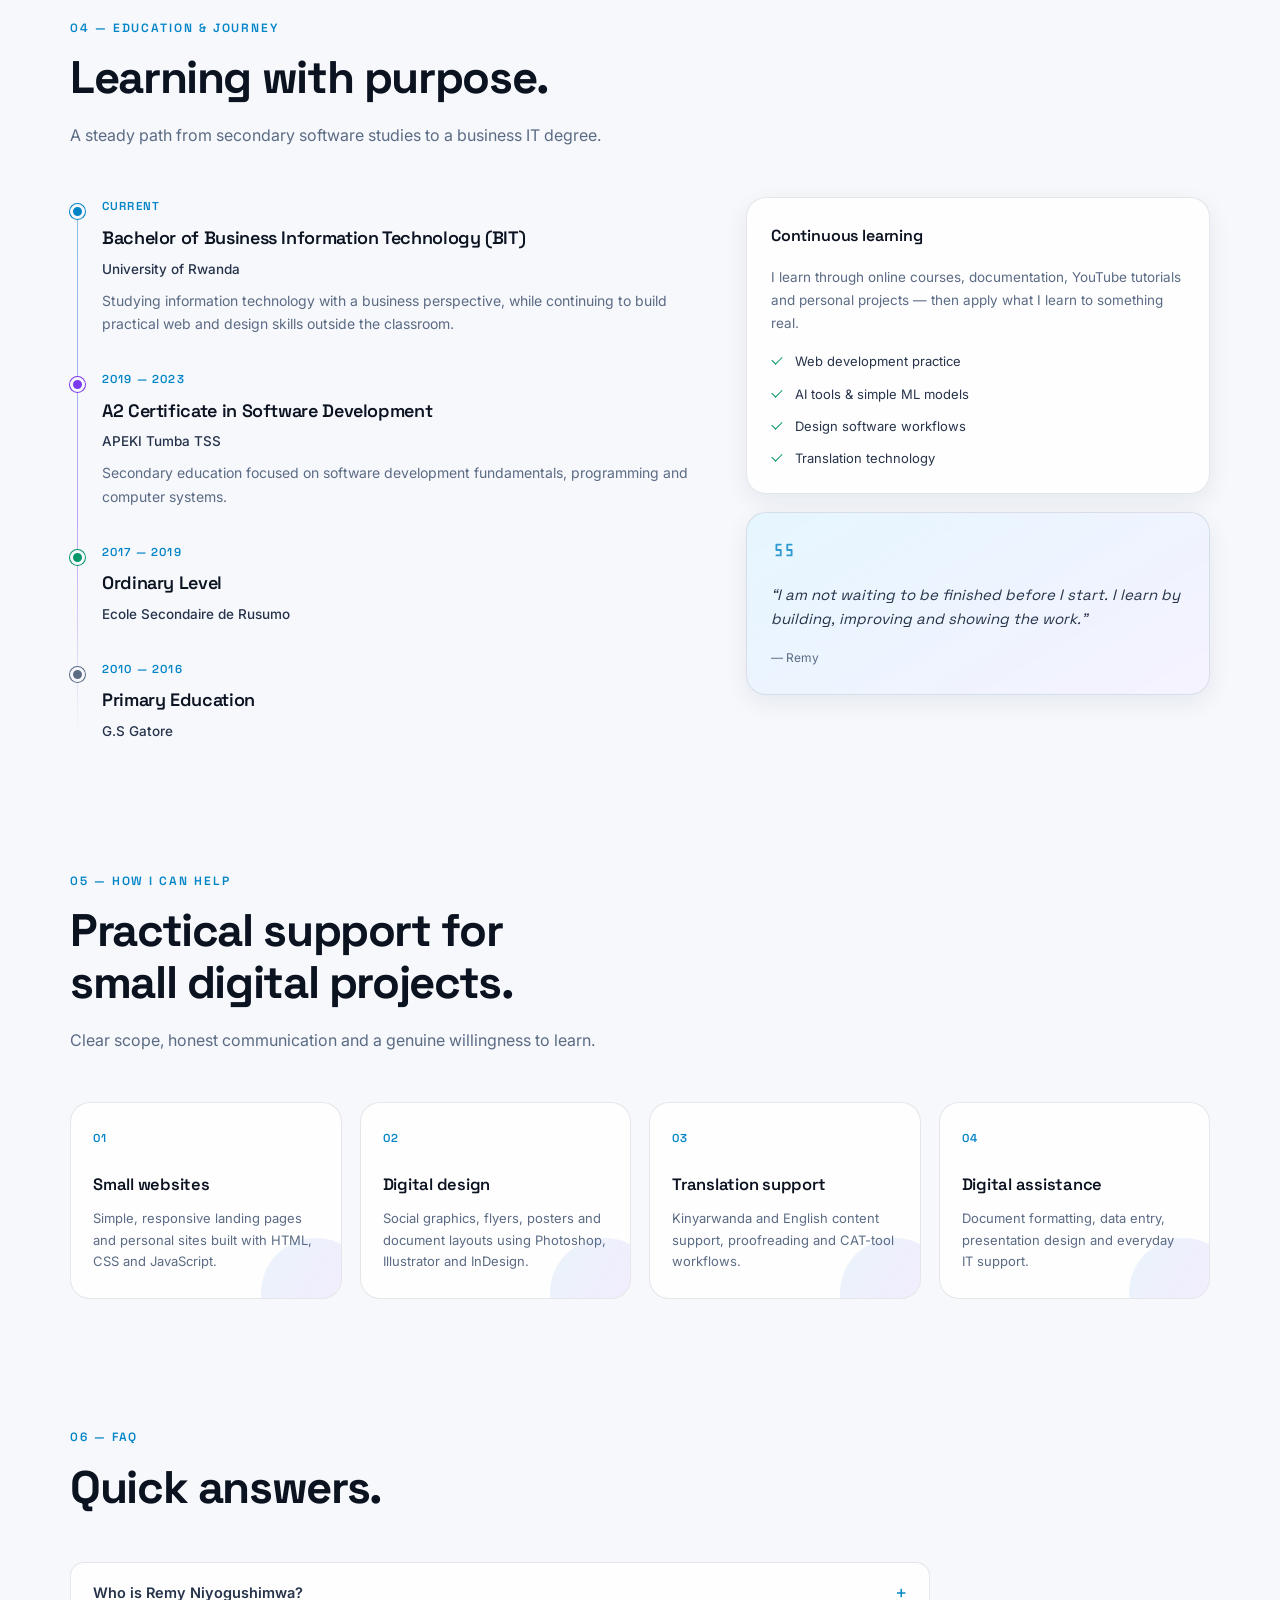
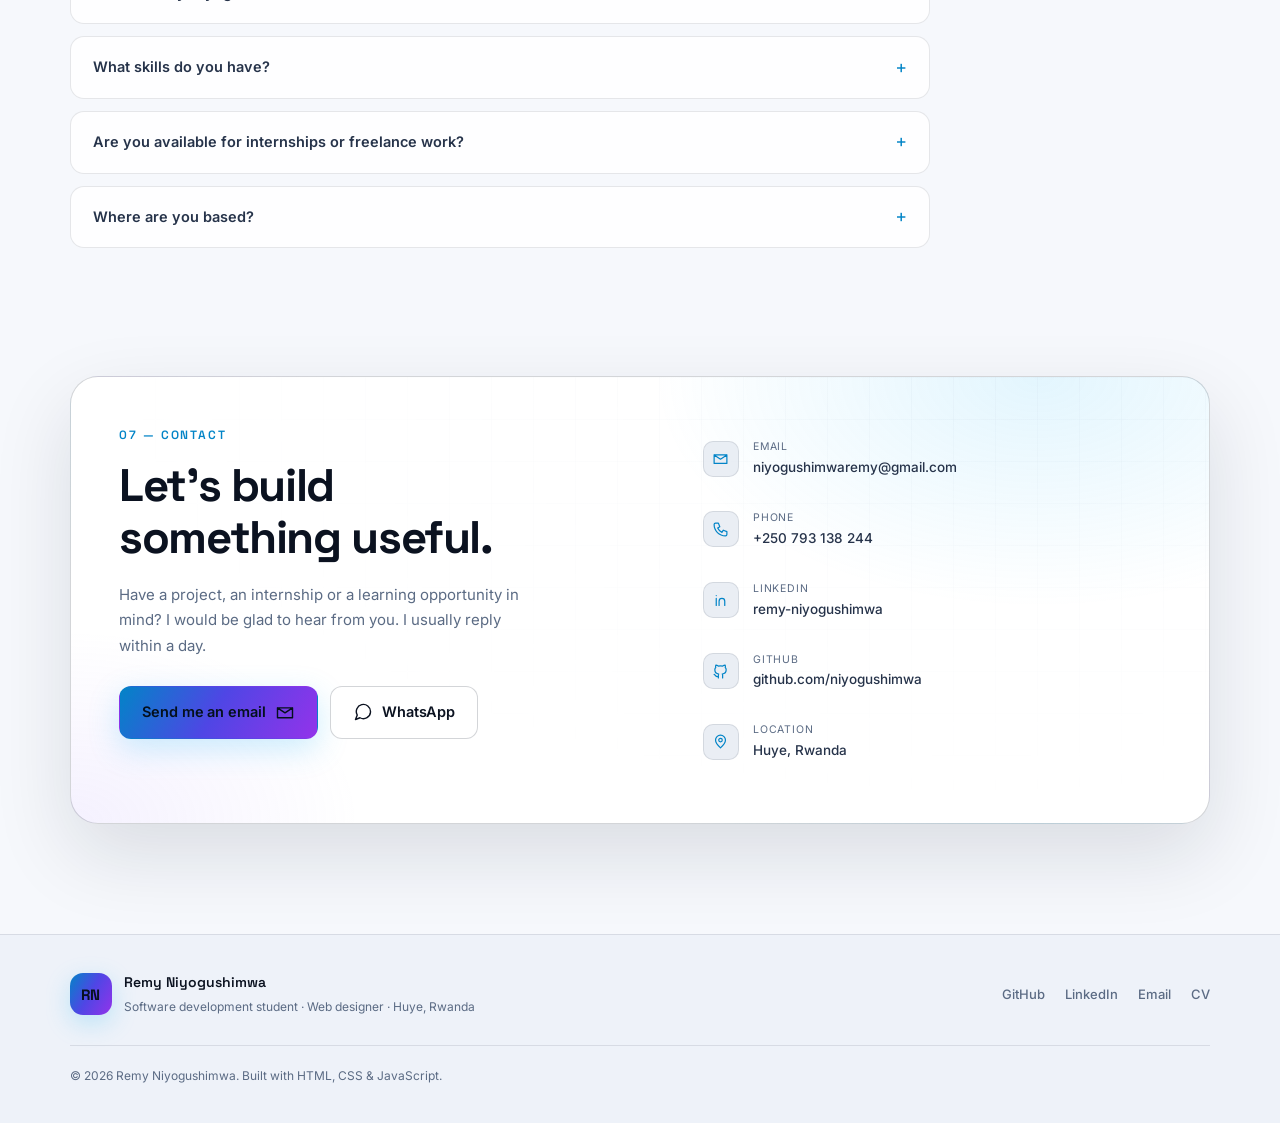
==== commit 434a447e: "Add HANO and PharmaTrack projects to portfolio" ====
--- a/index.html
+++ b/index.html
@@ -443,6 +443,69 @@
         </article>
 
         <article class="project-card reveal">
+          <div class="project-visual project-visual-hano" aria-hidden="true">
+            <div class="mock-browser">
+              <div class="mock-top"><i></i><i></i><i></i><span>hano.rw</span></div>
+              <div class="mock-body">
+                <div class="mock-hero mock-hero-hano"><span></span><b>Report it.<br>Track it.</b><em></em></div>
+                <div class="mock-grid mock-grid-hano"><div></div><div></div><div></div></div>
+              </div>
+            </div>
+            <span class="project-badge">Full stack</span>
+          </div>
+          <div class="project-content">
+            <p class="project-kicker">Community platform · PWA</p>
+            <h3>HANO</h3>
+            <p>
+              A community problem-reporting app for Rwanda. Citizens submit reports with photos
+              and GPS, follow status updates, and administrators manage reports in a complete
+              PHP/MySQL dashboard. Includes an installable offline-capable PWA, English and
+              Kinyarwanda localization, and a Kotlin/Firebase scaffold.
+            </p>
+            <ul class="tag-list">
+              <li>PHP</li><li>MySQL</li><li>JavaScript</li><li>PWA</li><li>Kotlin scaffold</li>
+            </ul>
+            <div class="project-links">
+              <a class="text-link" href="https://github.com/niyogushimwa/HANO" target="_blank" rel="noopener noreferrer">
+                View repository
+                <svg class="icon" viewBox="0 0 24 24" aria-hidden="true"><path d="M7 17 17 7M9 7h8v8"/></svg>
+              </a>
+            </div>
+          </div>
+        </article>
+
+        <article class="project-card reveal">
+          <div class="project-visual project-visual-pharma" aria-hidden="true">
+            <div class="mock-browser">
+              <div class="mock-top"><i></i><i></i><i></i><span>pharmatrack</span></div>
+              <div class="mock-body">
+                <div class="mock-hero mock-hero-pharma"><span></span><b>Stock under<br>control.</b><em></em></div>
+                <div class="mock-grid mock-grid-pharma"><div></div><div></div><div></div></div>
+              </div>
+            </div>
+            <span class="project-badge">BIT project</span>
+          </div>
+          <div class="project-content">
+            <p class="project-kicker">Inventory &amp; alerts</p>
+            <h3>PharmaTrack</h3>
+            <p>
+              An online pharmacy stock alert system for tracking medicines, suppliers, expiry dates
+              and low-stock thresholds. Built with PHP 8, MySQL and vanilla JavaScript, with session
+              authentication, CSRF protection, role-based access and a live JSON search API.
+            </p>
+            <ul class="tag-list">
+              <li>PHP 8</li><li>MySQL</li><li>JavaScript</li><li>PDO</li><li>CSRF</li>
+            </ul>
+            <div class="project-links">
+              <a class="text-link" href="https://github.com/niyogushimwa/BIT-Y3-G2-224005308-PharmaTrack" target="_blank" rel="noopener noreferrer">
+                View repository
+                <svg class="icon" viewBox="0 0 24 24" aria-hidden="true"><path d="M7 17 17 7M9 7h8v8"/></svg>
+              </a>
+            </div>
+          </div>
+        </article>
+
+        <article class="project-card reveal">
           <div class="project-visual project-visual-portfolio" aria-hidden="true">
             <div class="code-window">
               <div class="code-dots"><i></i><i></i><i></i></div>
--- a/assets/css/styles.css
+++ b/assets/css/styles.css
@@ -1066,6 +1066,25 @@
     var(--surface-2);
 }
 
+.project-visual-hano {
+  background:
+    radial-gradient(24rem 16rem at 25% 18%, rgba(219, 34, 39, 0.26), transparent 62%),
+    radial-gradient(20rem 14rem at 80% 88%, rgba(251, 113, 133, 0.16), transparent 60%),
+    var(--surface-2);
+}
+
+.project-visual-pharma {
+  background:
+    radial-gradient(24rem 16rem at 78% 20%, rgba(16, 185, 129, 0.22), transparent 62%),
+    radial-gradient(20rem 14rem at 18% 88%, rgba(56, 189, 248, 0.16), transparent 60%),
+    var(--surface-2);
+}
+
+.mock-hero-hano span { background: #db2227; }
+.mock-hero-pharma span { background: #10b981; }
+.mock-grid-hano div { background: linear-gradient(160deg, rgba(219, 34, 39, 0.22), rgba(251, 113, 133, 0.08)); }
+.mock-grid-pharma div { background: linear-gradient(160deg, rgba(16, 185, 129, 0.2), rgba(56, 189, 248, 0.08)); }
+
 .project-badge {
   position: absolute;
   top: 18px;
